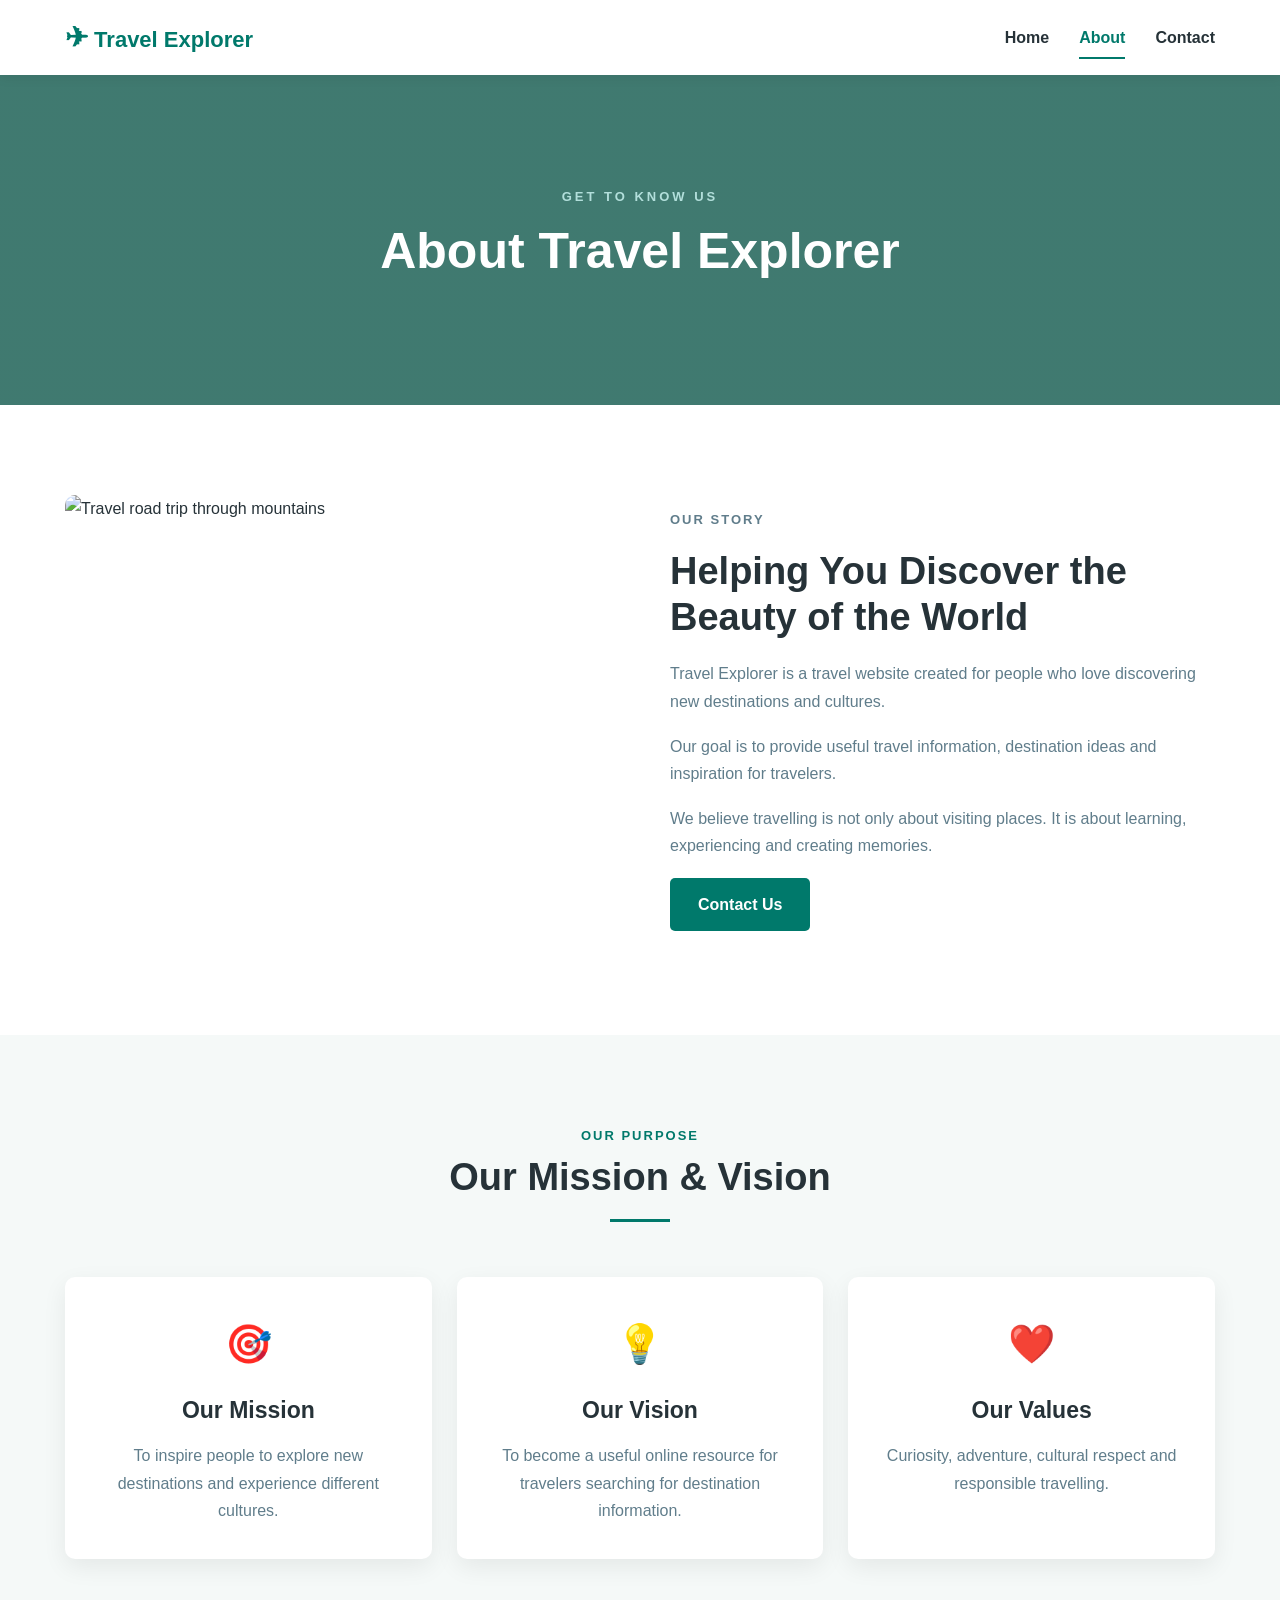
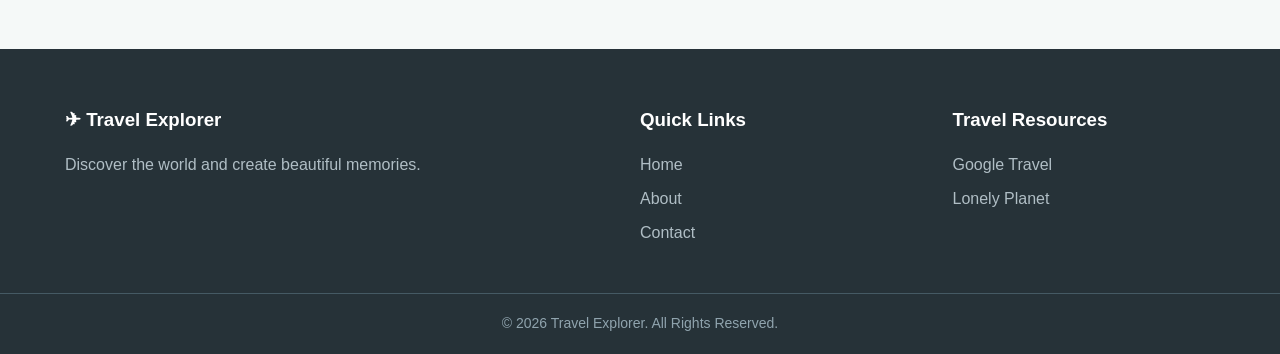
==== about.html @ 7a816d29 "Refactor about.html for SEO and content clarity Updated the title and meta description for clarity. " ====
<!DOCTYPE html>
<html lang="en">

<head>

    <meta charset="UTF-8">

    <meta name="viewport"
        content="width=device-width, initial-scale=1.0">

    <title>About Travel Explorer | Travel Guides & Destinations</title>

    <meta name="description"
        content="Learn about Travel Explorer, our travel mission, values and goal of helping travelers discover amazing destinations.">

    <meta name="keywords"
        content="about travel explorer, travel guide, tourism, travel destinations">

    <meta name="author"
        content="Travel Explorer">

    <meta name="robots"
        content="index, follow">

    <link rel="canonical"
        href="https://project-rosy-delta-79.vercel.app/about.html">


    <!-- Open Graph -->

    <meta property="og:title"
        content="About Travel Explorer">

    <meta property="og:description"
        content="Learn about Travel Explorer and our mission to inspire people to explore the world.">

    <meta property="og:type"
        content="website">

    <meta property="og:url"
        content="https://project-rosy-delta-79.vercel.app/about.html">

    <meta property="og:image"
        content="https://images.unsplash.com/photo-1469854523086-cc02fe5d8800?auto=format&fit=crop&w=1200&q=80">


    <link rel="stylesheet"
        href="style.css">


    <!-- Organization Schema -->

    <script type="application/ld+json">
    {
        "@context": "https://schema.org",
        "@type": "Organization",
        "name": "Travel Explorer",
        "url": "https://project-rosy-delta-79.vercel.app/",
        "description": "Travel information and destination guide website."
    }
    </script>

</head>


<body>

    <header class="header">

        <div class="container nav-container">

            <a href="index.html"
                class="logo">

                <span>✈</span>
                Travel Explorer

            </a>

            <nav aria-label="Main navigation">

                <a href="index.html">
                    Home
                </a>

                <a href="about.html"
                    class="active">
                    About
                </a>

                <a href="contact.html">
                    Contact
                </a>

            </nav>

        </div>

    </header>


    <main>

        <section class="page-banner">

            <div>

                <p>
                    GET TO KNOW US
                </p>

                <h1>
                    About Travel Explorer
                </h1>

            </div>

        </section>


        <section class="section">

            <div class="container">

                <div class="about-grid">

                    <div>

                        <img
                            src="https://images.unsplash.com/photo-1469854523086-cc02fe5d8800?auto=format&fit=crop&w=900&q=80"
                            alt="Travel road trip through mountains"
                            loading="lazy">

                    </div>


                    <div class="about-content">

                        <p class="small-title">
                            OUR STORY
                        </p>

                        <h2>
                            Helping You Discover
                            the Beauty of the World
                        </h2>

                        <p>
                            Travel Explorer is a travel website
                            created for people who love discovering
                            new destinations and cultures.
                        </p>

                        <p>
                            Our goal is to provide useful travel
                            information, destination ideas and
                            inspiration for travelers.
                        </p>

                        <p>
                            We believe travelling is not only about
                            visiting places. It is about learning,
                            experiencing and creating memories.
                        </p>

                        <a href="contact.html"
                            class="btn">

                            Contact Us

                        </a>

                    </div>

                </div>

            </div>

        </section>


        <section class="mission">

            <div class="container">

                <div class="section-heading">

                    <p>
                        OUR PURPOSE
                    </p>

                    <h2>
                        Our Mission & Vision
                    </h2>

                    <span></span>

                </div>


                <div class="mission-grid">

                    <div class="mission-card">

                        <div class="mission-icon">
                            🎯
                        </div>

                        <h3>
                            Our Mission
                        </h3>

                        <p>
                            To inspire people to explore new
                            destinations and experience different
                            cultures.
                        </p>

                    </div>


                    <div class="mission-card">

                        <div class="mission-icon">
                            💡
                        </div>

                        <h3>
                            Our Vision
                        </h3>

                        <p>
                            To become a useful online resource for
                            travelers searching for destination
                            information.
                        </p>

                    </div>


                    <div class="mission-card">

                        <div class="mission-icon">
                            ❤️
                        </div>

                        <h3>
                            Our Values
                        </h3>

                        <p>
                            Curiosity, adventure, cultural respect
                            and responsible travelling.
                        </p>

                    </div>

                </div>

            </div>

        </section>

    </main>


    <footer>

        <div class="container footer-content">

            <div>

                <h3>
                    ✈ Travel Explorer
                </h3>

                <p>
                    Discover the world and create
                    beautiful memories.
                </p>

            </div>


            <div>

                <h3>
                    Quick Links
                </h3>

                <a href="index.html">
                    Home
                </a>

                <a href="about.html">
                    About
                </a>

                <a href="contact.html">
                    Contact
                </a>

            </div>


            <div>

                <h3>
                    Travel Resources
                </h3>

                <a href="https://www.google.com/travel/"
                    target="_blank"
                    rel="noopener noreferrer">
                    Google Travel
                </a>

                <a href="https://www.lonelyplanet.com/"
                    target="_blank"
                    rel="noopener noreferrer">
                    Lonely Planet
                </a>

            </div>

        </div>


        <div class="copyright">

            <p>
                © 2026 Travel Explorer.
                All Rights Reserved.
            </p>

        </div>

    </footer>

</body>
</html>
---- style.css ----
/* =========================================
   GLOBAL STYLES
========================================= */

* {
    margin: 0;
    padding: 0;
    box-sizing: border-box;
}

html {
    scroll-behavior: smooth;
}

body {
    font-family: Arial, Helvetica, sans-serif;
    color: #263238;
    background: #ffffff;
    line-height: 1.7;
}

img {
    width: 100%;
    display: block;
}

a {
    text-decoration: none;
}

.container {
    width: 90%;
    max-width: 1150px;
    margin: auto;
}


/* =========================================
   HEADER
========================================= */

.header {
    background: #ffffff;
    position: sticky;
    top: 0;
    z-index: 1000;
    box-shadow: 0 2px 12px rgba(0, 0, 0, 0.08);
}

.nav-container {
    min-height: 75px;
    display: flex;
    align-items: center;
    justify-content: space-between;
}

.logo {
    font-size: 22px;
    font-weight: bold;
    color: #00796b;
}

.logo span {
    font-size: 28px;
}

nav {
    display: flex;
    gap: 30px;
}

nav a {
    color: #263238;
    font-weight: 600;
    padding: 8px 0;
    position: relative;
}

nav a::after {
    content: "";
    position: absolute;
    left: 0;
    bottom: 0;
    width: 0;
    height: 2px;
    background: #00796b;
    transition: 0.3s;
}

nav a:hover::after,
nav a.active::after {
    width: 100%;
}

nav a:hover,
nav a.active {
    color: #00796b;
}


/* =========================================
   HERO
========================================= */

.hero {
    min-height: 650px;

    background:
        linear-gradient(
            rgba(0, 0, 0, 0.45),
            rgba(0, 0, 0, 0.45)
        ),
        url("https://images.unsplash.com/photo-1469474968028-56623f02e42e?auto=format&fit=crop&w=1800&q=85");

    background-size: cover;
    background-position: center;

    display: flex;
    align-items: center;
}

.hero-content {
    width: 90%;
    max-width: 1150px;
    margin: auto;
    color: white;
}

.hero-small {
    font-size: 14px;
    letter-spacing: 3px;
    font-weight: bold;
    margin-bottom: 15px;
}

.hero h1 {
    font-size: clamp(40px, 6vw, 72px);
    line-height: 1.1;
    margin-bottom: 25px;
}

.hero p:not(.hero-small) {
    max-width: 600px;
    font-size: 18px;
    margin-bottom: 35px;
}


/* =========================================
   BUTTON
========================================= */

.btn {
    display: inline-block;
    background: #00796b;
    color: white;
    padding: 13px 28px;
    border-radius: 5px;
    font-weight: bold;
    border: none;
    cursor: pointer;
    transition: 0.3s;
}

.btn:hover {
    background: #004d40;
    transform: translateY(-2px);
}


/* =========================================
   GENERAL SECTIONS
========================================= */

.section {
    padding: 90px 0;
}

.section-heading {
    text-align: center;
    margin-bottom: 55px;
}

.section-heading p,
.small-title {
    color: #00796b;
    font-size: 13px;
    letter-spacing: 2px;
    font-weight: bold;
    margin-bottom: 8px;
}

.section-heading h2 {
    font-size: 38px;
    line-height: 1.2;
}

.section-heading span {
    width: 60px;
    height: 3px;
    background: #00796b;
    display: block;
    margin: 18px auto 0;
}


/* =========================================
   WELCOME SECTION
========================================= */

.welcome {
    display: grid;
    grid-template-columns: 1fr 1fr;
    gap: 60px;
    align-items: center;
}

.welcome-image img {
    height: 420px;
    object-fit: cover;
    border-radius: 12px;
    box-shadow: 0 15px 35px rgba(0, 0, 0, 0.15);
}

.welcome-text h2 {
    font-size: 35px;
    margin-bottom: 20px;
}

.welcome-text p {
    margin-bottom: 18px;
    color: #546e7a;
}

.text-link {
    color: #00796b;
    font-weight: bold;
}


/* =========================================
   DESTINATIONS
========================================= */

.destinations {
    background: #f5f9f8;
}

.destination-grid {
    display: grid;
    grid-template-columns: repeat(3, 1fr);
    gap: 28px;
}

.destination-card {
    background: white;
    border-radius: 10px;
    overflow: hidden;
    box-shadow: 0 8px 25px rgba(0, 0, 0, 0.08);
    transition: 0.3s;
}

.destination-card:hover {
    transform: translateY(-8px);
    box-shadow: 0 15px 35px rgba(0, 0, 0, 0.14);
}

.destination-card img {
    height: 230px;
    object-fit: cover;
}

.card-content {
    padding: 25px;
}

.card-content span {
    color: #00796b;
    font-size: 14px;
    font-weight: bold;
}

.card-content h3 {
    font-size: 25px;
    margin: 8px 0;
}

.card-content p {
    color: #607d8b;
    margin-bottom: 15px;
}

.card-content a {
    color: #00796b;
    font-weight: bold;
}


/* =========================================
   WHY TRAVEL
========================================= */

.why-section {
    padding: 90px 0;
    background: #004d40;
    color: white;
}

.section-heading.light p {
    color: #80cbc4;
}

.section-heading.light span {
    background: #80cbc4;
}

.features {
    display: grid;
    grid-template-columns: repeat(3, 1fr);
    gap: 30px;
}

.feature {
    text-align: center;
    padding: 25px;
}

.feature-icon {
    width: 75px;
    height: 75px;
    margin: 0 auto 20px;

    display: flex;
    justify-content: center;
    align-items: center;

    background: rgba(255, 255, 255, 0.12);
    border-radius: 50%;

    font-size: 32px;
}

.feature h3 {
    margin-bottom: 10px;
    font-size: 22px;
}

.feature p {
    color: #b2dfdb;
}


/* =========================================
   CALL TO ACTION
========================================= */

.cta {
    padding: 80px 20px;
    text-align: center;
    background: #e0f2f1;
}

.cta h2 {
    font-size: 38px;
    margin-bottom: 12px;
}

.cta p {
    margin-bottom: 25px;
    color: #546e7a;
}


/* =========================================
   PAGE BANNER
========================================= */

.page-banner {
    height: 330px;

    background:
        linear-gradient(
            rgba(0, 77, 64, 0.75),
            rgba(0, 77, 64, 0.75)
        ),
        url("https://images.unsplash.com/photo-1488646953014-85cb44e25828?auto=format&fit=crop&w=1600&q=80");

    background-size: cover;
    background-position: center;

    display: flex;
    justify-content: center;
    align-items: center;

    text-align: center;
    color: white;
}

.page-banner p {
    letter-spacing: 3px;
    font-size: 13px;
    color: #b2dfdb;
    font-weight: bold;
}

.page-banner h1 {
    font-size: 50px;
}


/* =========================================
   ABOUT PAGE
========================================= */

.about-grid {
    display: grid;
    grid-template-columns: 1fr 1fr;
    gap: 60px;
    align-items: center;
}

.about-grid img {
    height: 450px;
    object-fit: cover;
    border-radius: 10px;
}

.about-content h2 {
    font-size: 38px;
    line-height: 1.2;
    margin-bottom: 20px;
}

.about-content p {
    color: #607d8b;
    margin-bottom: 18px;
}


/* =========================================
   MISSION
========================================= */

.mission {
    background: #f5f9f8;
    padding: 90px 0;
}

.mission-grid {
    display: grid;
    grid-template-columns: repeat(3, 1fr);
    gap: 25px;
}

.mission-card {
    background: white;
    padding: 35px 25px;
    text-align: center;
    border-radius: 10px;
    box-shadow: 0 8px 25px rgba(0, 0, 0, 0.07);
}

.mission-icon {
    font-size: 38px;
    margin-bottom: 15px;
}

.mission-card h3 {
    font-size: 23px;
    margin-bottom: 12px;
}

.mission-card p {
    color: #607d8b;
}


/* =========================================
   CONTACT PAGE
========================================= */

.contact-grid {
    display: grid;
    grid-template-columns: 0.9fr 1.1fr;
    gap: 70px;
}

.contact-info h2 {
    font-size: 38px;
    line-height: 1.2;
    margin-bottom: 20px;
}

.contact-info > p {
    color: #607d8b;
    margin-bottom: 30px;
}

.contact-item {
    display: flex;
    gap: 18px;
    margin-bottom: 25px;
}

.contact-icon {
    width: 50px;
    height: 50px;

    display: flex;
    justify-content: center;
    align-items: center;

    background: #e0f2f1;
    border-radius: 50%;

    font-size: 22px;
}

.contact-item h3 {
    font-size: 17px;
}

.contact-item p {
    color: #607d8b;
}


/* =========================================
   FORM
========================================= */

.contact-form {
    background: #f5f9f8;
    padding: 35px;
    border-radius: 10px;
}

.contact-form label {
    display: block;
    margin-bottom: 6px;
    font-weight: bold;
}

.contact-form input,
.contact-form textarea {
    width: 100%;
    padding: 13px;
    margin-bottom: 20px;

    border: 1px solid #cfd8dc;
    border-radius: 5px;

    font-family: inherit;
    font-size: 15px;

    outline: none;
}

.contact-form input:focus,
.contact-form textarea:focus {
    border-color: #00796b;
}

.contact-form textarea {
    resize: vertical;
}


/* =========================================
   FOOTER
========================================= */

footer {
    background: #263238;
    color: white;
    padding-top: 55px;
}

.footer-content {
    display: grid;
    grid-template-columns: 2fr 1fr 1fr;
    gap: 50px;
    padding-bottom: 40px;
}

.footer-content h3 {
    margin-bottom: 15px;
}

.footer-content p {
    color: #b0bec5;
}

.footer-content a {
    display: block;
    color: #b0bec5;
    margin-bottom: 7px;
}

.footer-content a:hover {
    color: white;
}

.copyright {
    text-align: center;
    padding: 18px;
    border-top: 1px solid #455a64;
}

.copyright p {
    color: #90a4ae;
    font-size: 14px;
}


/* =========================================
   RESPONSIVE DESIGN
========================================= */

@media (max-width: 900px) {

    .welcome,
    .about-grid,
    .contact-grid {
        grid-template-columns: 1fr;
    }

    .destination-grid,
    .features,
    .mission-grid {
        grid-template-columns: 1fr 1fr;
    }

    .footer-content {
        grid-template-columns: 1fr 1fr;
    }

    .welcome-image {
        order: 1;
    }

    .welcome-text {
        order: 2;
    }
}


@media (max-width: 600px) {

    .nav-container {
        flex-direction: column;
        padding: 15px 0;
        gap: 10px;
    }

    nav {
        gap: 18px;
    }

    .hero {
        min-height: 550px;
    }

    .hero h1 {
        font-size: 42px;
    }

    .section {
        padding: 60px 0;
    }

    .section-heading h2 {
        font-size: 30px;
    }

    .destination-grid,
    .features,
    .mission-grid,
    .footer-content {
        grid-template-columns: 1fr;
    }

    .page-banner {
        height: 250px;
    }

    .page-banner h1 {
        font-size: 38px;
    }

    .welcome-image img,
    .about-grid img {
        height: 300px;
    }

    .contact-form {
        padding: 25px;
    }

}
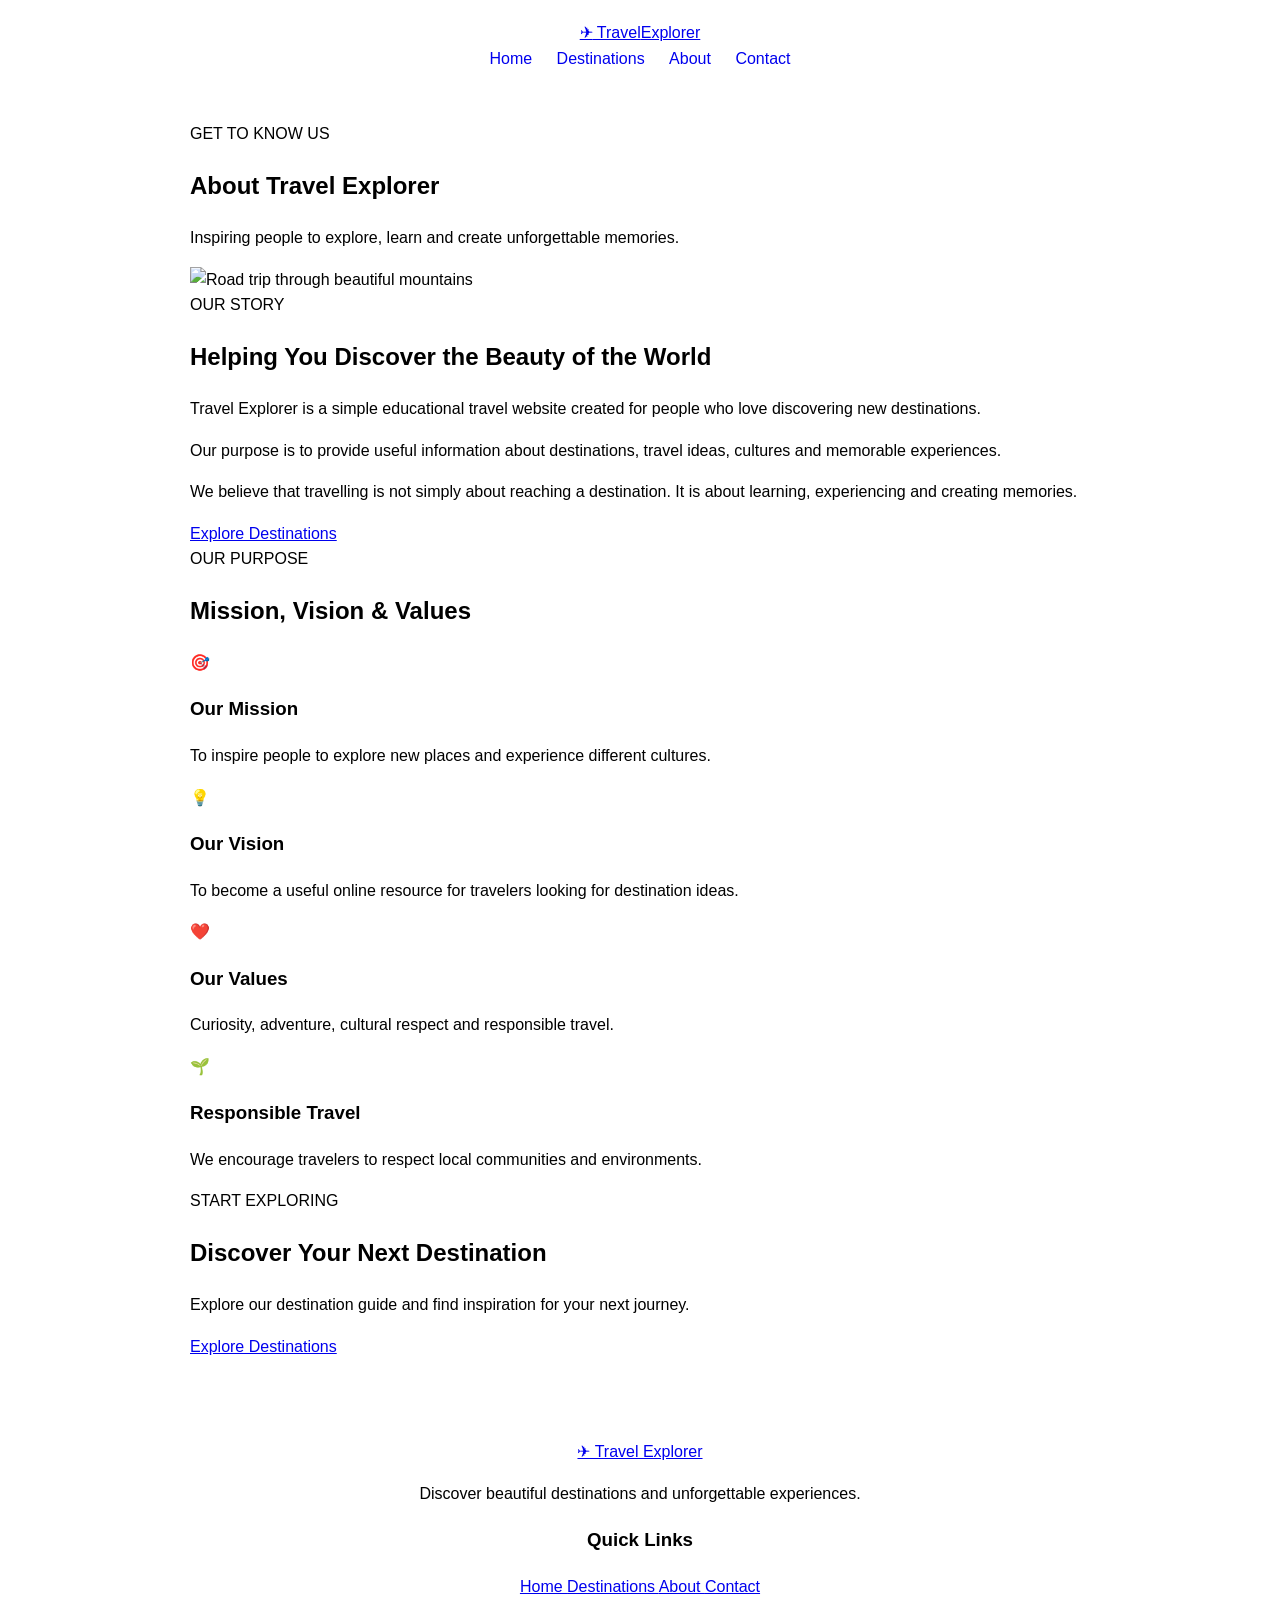
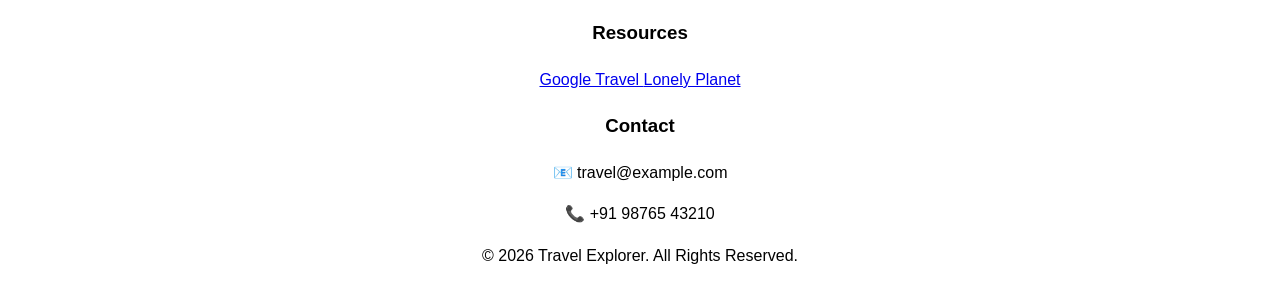
==== commit 78b28f9c: "Revise SEO metadata and restructure header/footer Updated the title, meta descriptions, and keywords" ====
--- a/about.html
+++ b/about.html
@@ -6,46 +6,49 @@
     <meta charset="UTF-8">
 
     <meta name="viewport"
-        content="width=device-width, initial-scale=1.0">
-
-    <title>About Travel Explorer | Travel Guides & Destinations</title>
+          content="width=device-width, initial-scale=1.0">
+
+    <title>
+        About Travel Explorer | Our Mission & Vision
+    </title>
 
     <meta name="description"
-        content="Learn about Travel Explorer, our travel mission, values and goal of helping travelers discover amazing destinations.">
+          content="Learn about Travel Explorer, our mission, vision and goal of helping people discover amazing travel destinations.">
 
     <meta name="keywords"
-        content="about travel explorer, travel guide, tourism, travel destinations">
+          content="about Travel Explorer, travel website, travel mission, travel guide">
 
     <meta name="author"
-        content="Travel Explorer">
+          content="Travel Explorer">
 
     <meta name="robots"
-        content="index, follow">
+          content="index, follow">
 
     <link rel="canonical"
-        href="https://project-rosy-delta-79.vercel.app/about.html">
+          href="https://project-rosy-delta-79.vercel.app/about.html">
 
 
     <!-- Open Graph -->
 
     <meta property="og:title"
-        content="About Travel Explorer">
+          content="About Travel Explorer">
 
     <meta property="og:description"
-        content="Learn about Travel Explorer and our mission to inspire people to explore the world.">
+          content="Learn about Travel Explorer and our mission to inspire people to explore the world.">
 
     <meta property="og:type"
-        content="website">
+          content="website">
 
     <meta property="og:url"
-        content="https://project-rosy-delta-79.vercel.app/about.html">
-
-    <meta property="og:image"
-        content="https://images.unsplash.com/photo-1469854523086-cc02fe5d8800?auto=format&fit=crop&w=1200&q=80">
-
+          content="https://project-rosy-delta-79.vercel.app/about.html">
+
+
+    <link rel="icon"
+          href="favicon.svg"
+          type="image/svg+xml">
 
     <link rel="stylesheet"
-        href="style.css">
+          href="style.css">
 
 
     <!-- Organization Schema -->
@@ -56,7 +59,7 @@
         "@type": "Organization",
         "name": "Travel Explorer",
         "url": "https://project-rosy-delta-79.vercel.app/",
-        "description": "Travel information and destination guide website."
+        "description": "Travel destination and travel information website."
     }
     </script>
 
@@ -65,277 +68,356 @@
 
 <body>
 
-    <header class="header">
-
-        <div class="container nav-container">
+
+<header class="site-header">
+
+    <div class="container nav-wrapper">
+
+        <a href="index.html"
+           class="logo">
+
+            <span class="logo-icon">✈</span>
+            Travel<span>Explorer</span>
+
+        </a>
+
+
+        <nav class="main-nav"
+             aria-label="Primary navigation">
+
+            <a href="index.html">
+                Home
+            </a>
+
+            <a href="destinations.html">
+                Destinations
+            </a>
+
+            <a href="about.html"
+               class="active">
+                About
+            </a>
+
+            <a href="contact.html">
+                Contact
+            </a>
+
+        </nav>
+
+    </div>
+
+</header>
+
+
+<main>
+
+
+<section class="page-hero">
+
+    <div class="container">
+
+        <span class="eyebrow">
+            GET TO KNOW US
+        </span>
+
+        <h1>
+            About Travel Explorer
+        </h1>
+
+        <p>
+            Inspiring people to explore, learn and create
+            unforgettable memories.
+        </p>
+
+    </div>
+
+</section>
+
+
+<section class="section">
+
+    <div class="container">
+
+        <div class="intro-grid">
+
+            <div class="image-card">
+
+                <img
+                    src="https://images.unsplash.com/photo-1469854523086-cc02fe5d8800?auto=format&fit=crop&w=1000&q=80"
+                    alt="Road trip through beautiful mountains"
+                    width="1000"
+                    height="700"
+                    loading="lazy">
+
+            </div>
+
+
+            <div class="intro-content">
+
+                <span class="small-label">
+                    OUR STORY
+                </span>
+
+                <h2>
+                    Helping You Discover
+                    the Beauty of the World
+                </h2>
+
+                <p>
+                    Travel Explorer is a simple educational
+                    travel website created for people who love
+                    discovering new destinations.
+                </p>
+
+                <p>
+                    Our purpose is to provide useful information
+                    about destinations, travel ideas, cultures
+                    and memorable experiences.
+                </p>
+
+                <p>
+                    We believe that travelling is not simply
+                    about reaching a destination. It is about
+                    learning, experiencing and creating memories.
+                </p>
+
+                <a href="destinations.html"
+                   class="btn btn-primary">
+                    Explore Destinations
+                </a>
+
+            </div>
+
+        </div>
+
+    </div>
+
+</section>
+
+
+<section class="section benefits-section">
+
+    <div class="container">
+
+        <div class="section-heading">
+
+            <span class="eyebrow">
+                OUR PURPOSE
+            </span>
+
+            <h2>
+                Mission, Vision & Values
+            </h2>
+
+        </div>
+
+
+        <div class="benefits-grid">
+
+
+            <article class="benefit-card">
+
+                <div class="benefit-icon">
+                    🎯
+                </div>
+
+                <h3>
+                    Our Mission
+                </h3>
+
+                <p>
+                    To inspire people to explore new places
+                    and experience different cultures.
+                </p>
+
+            </article>
+
+
+            <article class="benefit-card">
+
+                <div class="benefit-icon">
+                    💡
+                </div>
+
+                <h3>
+                    Our Vision
+                </h3>
+
+                <p>
+                    To become a useful online resource for
+                    travelers looking for destination ideas.
+                </p>
+
+            </article>
+
+
+            <article class="benefit-card">
+
+                <div class="benefit-icon">
+                    ❤️
+                </div>
+
+                <h3>
+                    Our Values
+                </h3>
+
+                <p>
+                    Curiosity, adventure, cultural respect
+                    and responsible travel.
+                </p>
+
+            </article>
+
+
+            <article class="benefit-card">
+
+                <div class="benefit-icon">
+                    🌱
+                </div>
+
+                <h3>
+                    Responsible Travel
+                </h3>
+
+                <p>
+                    We encourage travelers to respect
+                    local communities and environments.
+                </p>
+
+            </article>
+
+        </div>
+
+    </div>
+
+</section>
+
+
+<section class="cta-section">
+
+    <div class="container">
+
+        <span class="eyebrow">
+            START EXPLORING
+        </span>
+
+        <h2>
+            Discover Your Next Destination
+        </h2>
+
+        <p>
+            Explore our destination guide and find
+            inspiration for your next journey.
+        </p>
+
+        <a href="destinations.html"
+           class="btn btn-white">
+            Explore Destinations
+        </a>
+
+    </div>
+
+</section>
+
+
+</main>
+
+
+<footer class="site-footer">
+
+    <div class="container footer-grid">
+
+        <div>
 
             <a href="index.html"
-                class="logo">
-
-                <span>✈</span>
-                Travel Explorer
-
-            </a>
-
-            <nav aria-label="Main navigation">
-
-                <a href="index.html">
-                    Home
-                </a>
-
-                <a href="about.html"
-                    class="active">
-                    About
-                </a>
-
-                <a href="contact.html">
-                    Contact
-                </a>
-
-            </nav>
-
-        </div>
-
-    </header>
-
-
-    <main>
-
-        <section class="page-banner">
-
-            <div>
-
-                <p>
-                    GET TO KNOW US
-                </p>
-
-                <h1>
-                    About Travel Explorer
-                </h1>
-
-            </div>
-
-        </section>
-
-
-        <section class="section">
-
-            <div class="container">
-
-                <div class="about-grid">
-
-                    <div>
-
-                        <img
-                            src="https://images.unsplash.com/photo-1469854523086-cc02fe5d8800?auto=format&fit=crop&w=900&q=80"
-                            alt="Travel road trip through mountains"
-                            loading="lazy">
-
-                    </div>
-
-
-                    <div class="about-content">
-
-                        <p class="small-title">
-                            OUR STORY
-                        </p>
-
-                        <h2>
-                            Helping You Discover
-                            the Beauty of the World
-                        </h2>
-
-                        <p>
-                            Travel Explorer is a travel website
-                            created for people who love discovering
-                            new destinations and cultures.
-                        </p>
-
-                        <p>
-                            Our goal is to provide useful travel
-                            information, destination ideas and
-                            inspiration for travelers.
-                        </p>
-
-                        <p>
-                            We believe travelling is not only about
-                            visiting places. It is about learning,
-                            experiencing and creating memories.
-                        </p>
-
-                        <a href="contact.html"
-                            class="btn">
-
-                            Contact Us
-
-                        </a>
-
-                    </div>
-
-                </div>
-
-            </div>
-
-        </section>
-
-
-        <section class="mission">
-
-            <div class="container">
-
-                <div class="section-heading">
-
-                    <p>
-                        OUR PURPOSE
-                    </p>
-
-                    <h2>
-                        Our Mission & Vision
-                    </h2>
-
-                    <span></span>
-
-                </div>
-
-
-                <div class="mission-grid">
-
-                    <div class="mission-card">
-
-                        <div class="mission-icon">
-                            🎯
-                        </div>
-
-                        <h3>
-                            Our Mission
-                        </h3>
-
-                        <p>
-                            To inspire people to explore new
-                            destinations and experience different
-                            cultures.
-                        </p>
-
-                    </div>
-
-
-                    <div class="mission-card">
-
-                        <div class="mission-icon">
-                            💡
-                        </div>
-
-                        <h3>
-                            Our Vision
-                        </h3>
-
-                        <p>
-                            To become a useful online resource for
-                            travelers searching for destination
-                            information.
-                        </p>
-
-                    </div>
-
-
-                    <div class="mission-card">
-
-                        <div class="mission-icon">
-                            ❤️
-                        </div>
-
-                        <h3>
-                            Our Values
-                        </h3>
-
-                        <p>
-                            Curiosity, adventure, cultural respect
-                            and responsible travelling.
-                        </p>
-
-                    </div>
-
-                </div>
-
-            </div>
-
-        </section>
-
-    </main>
-
-
-    <footer>
-
-        <div class="container footer-content">
-
-            <div>
-
-                <h3>
-                    ✈ Travel Explorer
-                </h3>
-
-                <p>
-                    Discover the world and create
-                    beautiful memories.
-                </p>
-
-            </div>
-
-
-            <div>
-
-                <h3>
-                    Quick Links
-                </h3>
-
-                <a href="index.html">
-                    Home
-                </a>
-
-                <a href="about.html">
-                    About
-                </a>
-
-                <a href="contact.html">
-                    Contact
-                </a>
-
-            </div>
-
-
-            <div>
-
-                <h3>
-                    Travel Resources
-                </h3>
-
-                <a href="https://www.google.com/travel/"
-                    target="_blank"
-                    rel="noopener noreferrer">
-                    Google Travel
-                </a>
-
-                <a href="https://www.lonelyplanet.com/"
-                    target="_blank"
-                    rel="noopener noreferrer">
-                    Lonely Planet
-                </a>
-
-            </div>
-
-        </div>
-
-
-        <div class="copyright">
+               class="footer-logo">
+                ✈ Travel Explorer
+            </a>
 
             <p>
-                © 2026 Travel Explorer.
-                All Rights Reserved.
+                Discover beautiful destinations and
+                unforgettable experiences.
             </p>
 
         </div>
 
-    </footer>
+
+        <div>
+
+            <h3>
+                Quick Links
+            </h3>
+
+            <a href="index.html">
+                Home
+            </a>
+
+            <a href="destinations.html">
+                Destinations
+            </a>
+
+            <a href="about.html">
+                About
+            </a>
+
+            <a href="contact.html">
+                Contact
+            </a>
+
+        </div>
+
+
+        <div>
+
+            <h3>
+                Resources
+            </h3>
+
+            <a href="https://www.google.com/travel/"
+               target="_blank"
+               rel="noopener noreferrer">
+                Google Travel
+            </a>
+
+            <a href="https://www.lonelyplanet.com/"
+               target="_blank"
+               rel="noopener noreferrer">
+                Lonely Planet
+            </a>
+
+        </div>
+
+
+        <div>
+
+            <h3>
+                Contact
+            </h3>
+
+            <p>
+                📧 travel@example.com
+            </p>
+
+            <p>
+                📞 +91 98765 43210
+            </p>
+
+        </div>
+
+    </div>
+
+
+    <div class="copyright">
+
+        <p>
+            © 2026 Travel Explorer.
+            All Rights Reserved.
+        </p>
+
+    </div>
+
+</footer>
+
 
 </body>
 </html>
--- a/style.css
+++ b/style.css
@@ -1,700 +1,60 @@
-/* =========================================
-   GLOBAL STYLES
-========================================= */
-
-* {
+body {
+    font-family: Arial, sans-serif;
     margin: 0;
-    padding: 0;
-    box-sizing: border-box;
+    line-height: 1.6;
 }
 
-html {
-    scroll-behavior: smooth;
+header {
+    padding: 20px;
+    text-align: center;
 }
 
-body {
-    font-family: Arial, Helvetica, sans-serif;
-    color: #263238;
-    background: #ffffff;
-    line-height: 1.7;
+nav a {
+    margin: 10px;
+    text-decoration: none;
+}
+
+main {
+    max-width: 900px;
+    margin: auto;
+    padding: 30px;
 }
 
 img {
-    width: 100%;
-    display: block;
+    max-width: 100%;
+    height: auto;
 }
 
-a {
-    text-decoration: none;
+footer {
+    text-align: center;
+    padding: 20px;
+    margin-top: 30px;
 }
 
-.container {
-    width: 90%;
-    max-width: 1150px;
-    margin: auto;
+input,
+textarea {
+    padding: 8px;
+    max-width: 100%;
+}
+
+button {
+    padding: 10px 20px;
+    cursor: pointer;
+}
+/* Accessibility and SEO friendly focus styles */
+
+a:focus,
+button:focus,
+input:focus,
+textarea:focus {
+    outline: 3px solid #80cbc4;
+    outline-offset: 3px;
 }
 
 
-/* =========================================
-   HEADER
-========================================= */
+/* Improve image rendering */
 
-.header {
-    background: #ffffff;
-    position: sticky;
-    top: 0;
-    z-index: 1000;
-    box-shadow: 0 2px 12px rgba(0, 0, 0, 0.08);
+img {
+    max-width: 100%;
+    height: auto;
 }
-
-.nav-container {
-    min-height: 75px;
-    display: flex;
-    align-items: center;
-    justify-content: space-between;
-}
-
-.logo {
-    font-size: 22px;
-    font-weight: bold;
-    color: #00796b;
-}
-
-.logo span {
-    font-size: 28px;
-}
-
-nav {
-    display: flex;
-    gap: 30px;
-}
-
-nav a {
-    color: #263238;
-    font-weight: 600;
-    padding: 8px 0;
-    position: relative;
-}
-
-nav a::after {
-    content: "";
-    position: absolute;
-    left: 0;
-    bottom: 0;
-    width: 0;
-    height: 2px;
-    background: #00796b;
-    transition: 0.3s;
-}
-
-nav a:hover::after,
-nav a.active::after {
-    width: 100%;
-}
-
-nav a:hover,
-nav a.active {
-    color: #00796b;
-}
-
-
-/* =========================================
-   HERO
-========================================= */
-
-.hero {
-    min-height: 650px;
-
-    background:
-        linear-gradient(
-            rgba(0, 0, 0, 0.45),
-            rgba(0, 0, 0, 0.45)
-        ),
-        url("https://images.unsplash.com/photo-1469474968028-56623f02e42e?auto=format&fit=crop&w=1800&q=85");
-
-    background-size: cover;
-    background-position: center;
-
-    display: flex;
-    align-items: center;
-}
-
-.hero-content {
-    width: 90%;
-    max-width: 1150px;
-    margin: auto;
-    color: white;
-}
-
-.hero-small {
-    font-size: 14px;
-    letter-spacing: 3px;
-    font-weight: bold;
-    margin-bottom: 15px;
-}
-
-.hero h1 {
-    font-size: clamp(40px, 6vw, 72px);
-    line-height: 1.1;
-    margin-bottom: 25px;
-}
-
-.hero p:not(.hero-small) {
-    max-width: 600px;
-    font-size: 18px;
-    margin-bottom: 35px;
-}
-
-
-/* =========================================
-   BUTTON
-========================================= */
-
-.btn {
-    display: inline-block;
-    background: #00796b;
-    color: white;
-    padding: 13px 28px;
-    border-radius: 5px;
-    font-weight: bold;
-    border: none;
-    cursor: pointer;
-    transition: 0.3s;
-}
-
-.btn:hover {
-    background: #004d40;
-    transform: translateY(-2px);
-}
-
-
-/* =========================================
-   GENERAL SECTIONS
-========================================= */
-
-.section {
-    padding: 90px 0;
-}
-
-.section-heading {
-    text-align: center;
-    margin-bottom: 55px;
-}
-
-.section-heading p,
-.small-title {
-    color: #00796b;
-    font-size: 13px;
-    letter-spacing: 2px;
-    font-weight: bold;
-    margin-bottom: 8px;
-}
-
-.section-heading h2 {
-    font-size: 38px;
-    line-height: 1.2;
-}
-
-.section-heading span {
-    width: 60px;
-    height: 3px;
-    background: #00796b;
-    display: block;
-    margin: 18px auto 0;
-}
-
-
-/* =========================================
-   WELCOME SECTION
-========================================= */
-
-.welcome {
-    display: grid;
-    grid-template-columns: 1fr 1fr;
-    gap: 60px;
-    align-items: center;
-}
-
-.welcome-image img {
-    height: 420px;
-    object-fit: cover;
-    border-radius: 12px;
-    box-shadow: 0 15px 35px rgba(0, 0, 0, 0.15);
-}
-
-.welcome-text h2 {
-    font-size: 35px;
-    margin-bottom: 20px;
-}
-
-.welcome-text p {
-    margin-bottom: 18px;
-    color: #546e7a;
-}
-
-.text-link {
-    color: #00796b;
-    font-weight: bold;
-}
-
-
-/* =========================================
-   DESTINATIONS
-========================================= */
-
-.destinations {
-    background: #f5f9f8;
-}
-
-.destination-grid {
-    display: grid;
-    grid-template-columns: repeat(3, 1fr);
-    gap: 28px;
-}
-
-.destination-card {
-    background: white;
-    border-radius: 10px;
-    overflow: hidden;
-    box-shadow: 0 8px 25px rgba(0, 0, 0, 0.08);
-    transition: 0.3s;
-}
-
-.destination-card:hover {
-    transform: translateY(-8px);
-    box-shadow: 0 15px 35px rgba(0, 0, 0, 0.14);
-}
-
-.destination-card img {
-    height: 230px;
-    object-fit: cover;
-}
-
-.card-content {
-    padding: 25px;
-}
-
-.card-content span {
-    color: #00796b;
-    font-size: 14px;
-    font-weight: bold;
-}
-
-.card-content h3 {
-    font-size: 25px;
-    margin: 8px 0;
-}
-
-.card-content p {
-    color: #607d8b;
-    margin-bottom: 15px;
-}
-
-.card-content a {
-    color: #00796b;
-    font-weight: bold;
-}
-
-
-/* =========================================
-   WHY TRAVEL
-========================================= */
-
-.why-section {
-    padding: 90px 0;
-    background: #004d40;
-    color: white;
-}
-
-.section-heading.light p {
-    color: #80cbc4;
-}
-
-.section-heading.light span {
-    background: #80cbc4;
-}
-
-.features {
-    display: grid;
-    grid-template-columns: repeat(3, 1fr);
-    gap: 30px;
-}
-
-.feature {
-    text-align: center;
-    padding: 25px;
-}
-
-.feature-icon {
-    width: 75px;
-    height: 75px;
-    margin: 0 auto 20px;
-
-    display: flex;
-    justify-content: center;
-    align-items: center;
-
-    background: rgba(255, 255, 255, 0.12);
-    border-radius: 50%;
-
-    font-size: 32px;
-}
-
-.feature h3 {
-    margin-bottom: 10px;
-    font-size: 22px;
-}
-
-.feature p {
-    color: #b2dfdb;
-}
-
-
-/* =========================================
-   CALL TO ACTION
-========================================= */
-
-.cta {
-    padding: 80px 20px;
-    text-align: center;
-    background: #e0f2f1;
-}
-
-.cta h2 {
-    font-size: 38px;
-    margin-bottom: 12px;
-}
-
-.cta p {
-    margin-bottom: 25px;
-    color: #546e7a;
-}
-
-
-/* =========================================
-   PAGE BANNER
-========================================= */
-
-.page-banner {
-    height: 330px;
-
-    background:
-        linear-gradient(
-            rgba(0, 77, 64, 0.75),
-            rgba(0, 77, 64, 0.75)
-        ),
-        url("https://images.unsplash.com/photo-1488646953014-85cb44e25828?auto=format&fit=crop&w=1600&q=80");
-
-    background-size: cover;
-    background-position: center;
-
-    display: flex;
-    justify-content: center;
-    align-items: center;
-
-    text-align: center;
-    color: white;
-}
-
-.page-banner p {
-    letter-spacing: 3px;
-    font-size: 13px;
-    color: #b2dfdb;
-    font-weight: bold;
-}
-
-.page-banner h1 {
-    font-size: 50px;
-}
-
-
-/* =========================================
-   ABOUT PAGE
-========================================= */
-
-.about-grid {
-    display: grid;
-    grid-template-columns: 1fr 1fr;
-    gap: 60px;
-    align-items: center;
-}
-
-.about-grid img {
-    height: 450px;
-    object-fit: cover;
-    border-radius: 10px;
-}
-
-.about-content h2 {
-    font-size: 38px;
-    line-height: 1.2;
-    margin-bottom: 20px;
-}
-
-.about-content p {
-    color: #607d8b;
-    margin-bottom: 18px;
-}
-
-
-/* =========================================
-   MISSION
-========================================= */
-
-.mission {
-    background: #f5f9f8;
-    padding: 90px 0;
-}
-
-.mission-grid {
-    display: grid;
-    grid-template-columns: repeat(3, 1fr);
-    gap: 25px;
-}
-
-.mission-card {
-    background: white;
-    padding: 35px 25px;
-    text-align: center;
-    border-radius: 10px;
-    box-shadow: 0 8px 25px rgba(0, 0, 0, 0.07);
-}
-
-.mission-icon {
-    font-size: 38px;
-    margin-bottom: 15px;
-}
-
-.mission-card h3 {
-    font-size: 23px;
-    margin-bottom: 12px;
-}
-
-.mission-card p {
-    color: #607d8b;
-}
-
-
-/* =========================================
-   CONTACT PAGE
-========================================= */
-
-.contact-grid {
-    display: grid;
-    grid-template-columns: 0.9fr 1.1fr;
-    gap: 70px;
-}
-
-.contact-info h2 {
-    font-size: 38px;
-    line-height: 1.2;
-    margin-bottom: 20px;
-}
-
-.contact-info > p {
-    color: #607d8b;
-    margin-bottom: 30px;
-}
-
-.contact-item {
-    display: flex;
-    gap: 18px;
-    margin-bottom: 25px;
-}
-
-.contact-icon {
-    width: 50px;
-    height: 50px;
-
-    display: flex;
-    justify-content: center;
-    align-items: center;
-
-    background: #e0f2f1;
-    border-radius: 50%;
-
-    font-size: 22px;
-}
-
-.contact-item h3 {
-    font-size: 17px;
-}
-
-.contact-item p {
-    color: #607d8b;
-}
-
-
-/* =========================================
-   FORM
-========================================= */
-
-.contact-form {
-    background: #f5f9f8;
-    padding: 35px;
-    border-radius: 10px;
-}
-
-.contact-form label {
-    display: block;
-    margin-bottom: 6px;
-    font-weight: bold;
-}
-
-.contact-form input,
-.contact-form textarea {
-    width: 100%;
-    padding: 13px;
-    margin-bottom: 20px;
-
-    border: 1px solid #cfd8dc;
-    border-radius: 5px;
-
-    font-family: inherit;
-    font-size: 15px;
-
-    outline: none;
-}
-
-.contact-form input:focus,
-.contact-form textarea:focus {
-    border-color: #00796b;
-}
-
-.contact-form textarea {
-    resize: vertical;
-}
-
-
-/* =========================================
-   FOOTER
-========================================= */
-
-footer {
-    background: #263238;
-    color: white;
-    padding-top: 55px;
-}
-
-.footer-content {
-    display: grid;
-    grid-template-columns: 2fr 1fr 1fr;
-    gap: 50px;
-    padding-bottom: 40px;
-}
-
-.footer-content h3 {
-    margin-bottom: 15px;
-}
-
-.footer-content p {
-    color: #b0bec5;
-}
-
-.footer-content a {
-    display: block;
-    color: #b0bec5;
-    margin-bottom: 7px;
-}
-
-.footer-content a:hover {
-    color: white;
-}
-
-.copyright {
-    text-align: center;
-    padding: 18px;
-    border-top: 1px solid #455a64;
-}
-
-.copyright p {
-    color: #90a4ae;
-    font-size: 14px;
-}
-
-
-/* =========================================
-   RESPONSIVE DESIGN
-========================================= */
-
-@media (max-width: 900px) {
-
-    .welcome,
-    .about-grid,
-    .contact-grid {
-        grid-template-columns: 1fr;
-    }
-
-    .destination-grid,
-    .features,
-    .mission-grid {
-        grid-template-columns: 1fr 1fr;
-    }
-
-    .footer-content {
-        grid-template-columns: 1fr 1fr;
-    }
-
-    .welcome-image {
-        order: 1;
-    }
-
-    .welcome-text {
-        order: 2;
-    }
-}
-
-
-@media (max-width: 600px) {
-
-    .nav-container {
-        flex-direction: column;
-        padding: 15px 0;
-        gap: 10px;
-    }
-
-    nav {
-        gap: 18px;
-    }
-
-    .hero {
-        min-height: 550px;
-    }
-
-    .hero h1 {
-        font-size: 42px;
-    }
-
-    .section {
-        padding: 60px 0;
-    }
-
-    .section-heading h2 {
-        font-size: 30px;
-    }
-
-    .destination-grid,
-    .features,
-    .mission-grid,
-    .footer-content {
-        grid-template-columns: 1fr;
-    }
-
-    .page-banner {
-        height: 250px;
-    }
-
-    .page-banner h1 {
-        font-size: 38px;
-    }
-
-    .welcome-image img,
-    .about-grid img {
-        height: 300px;
-    }
-
-    .contact-form {
-        padding: 25px;
-    }
-
-}
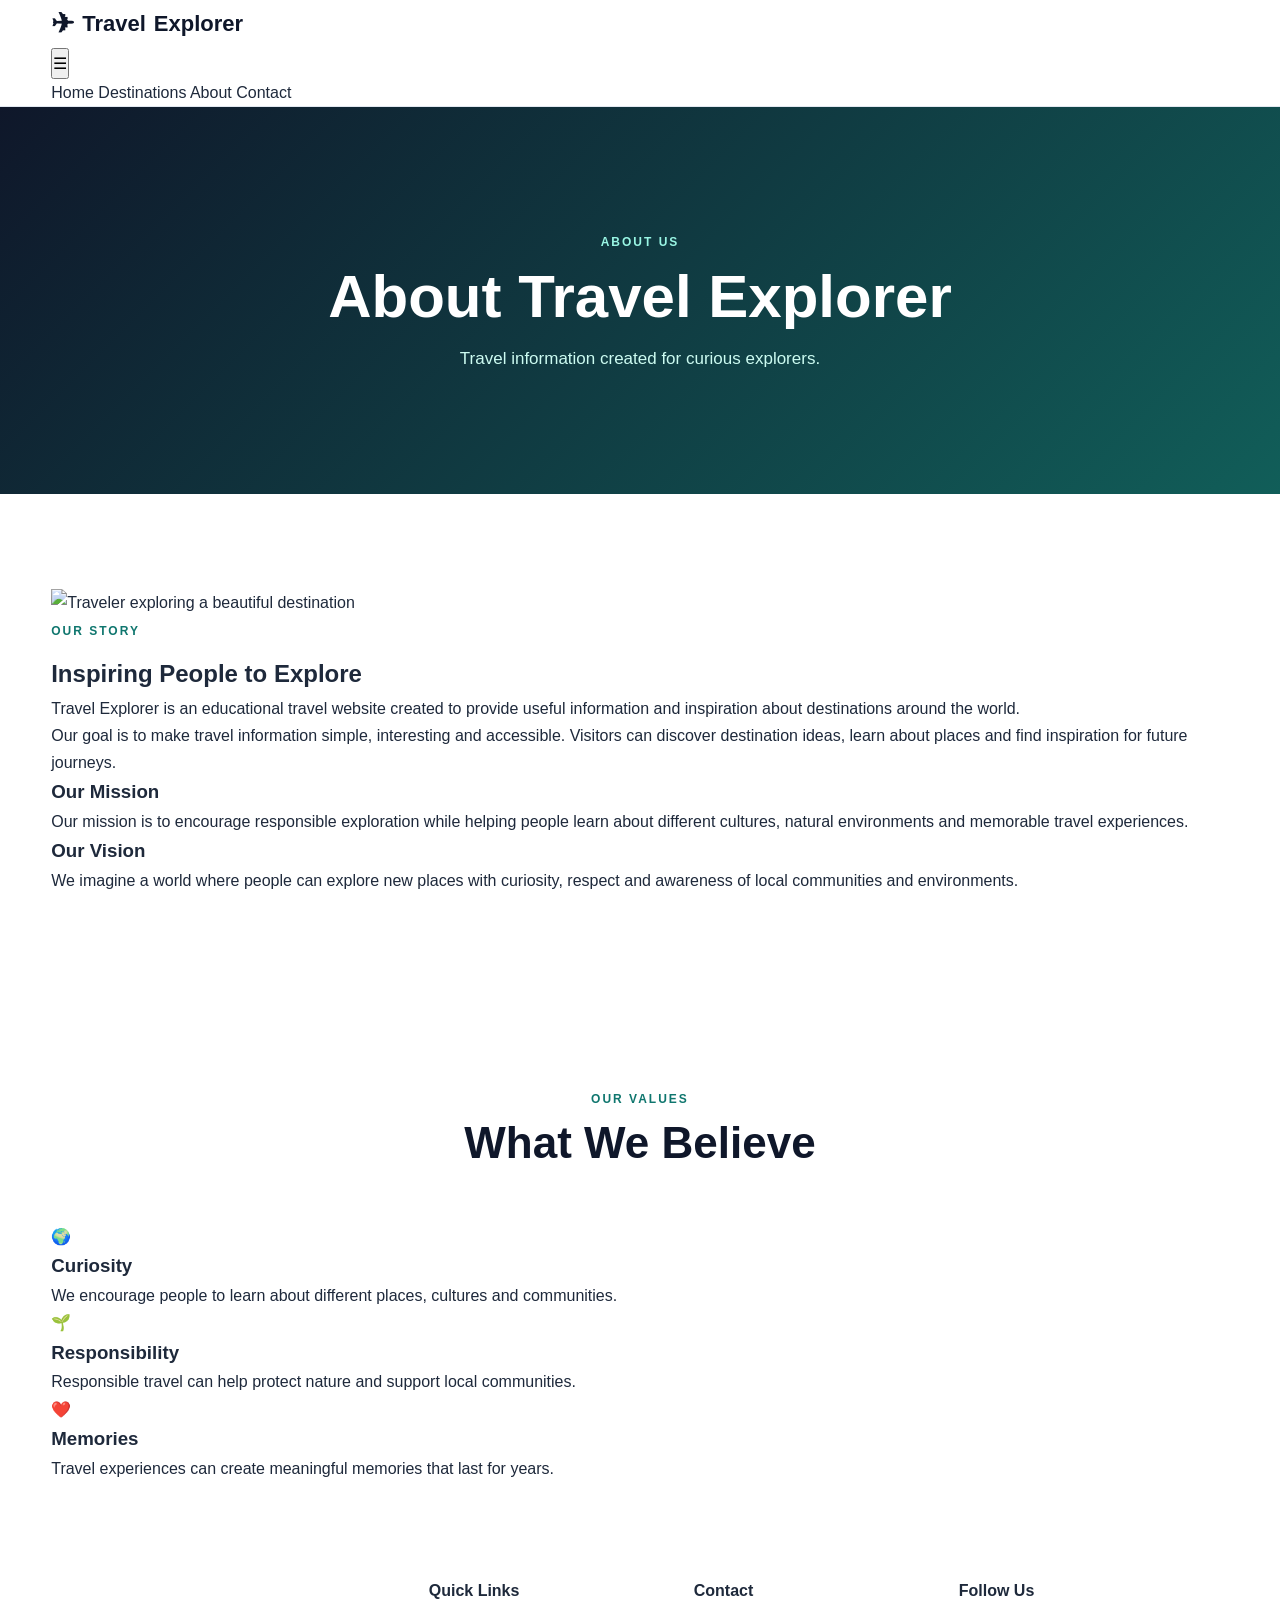
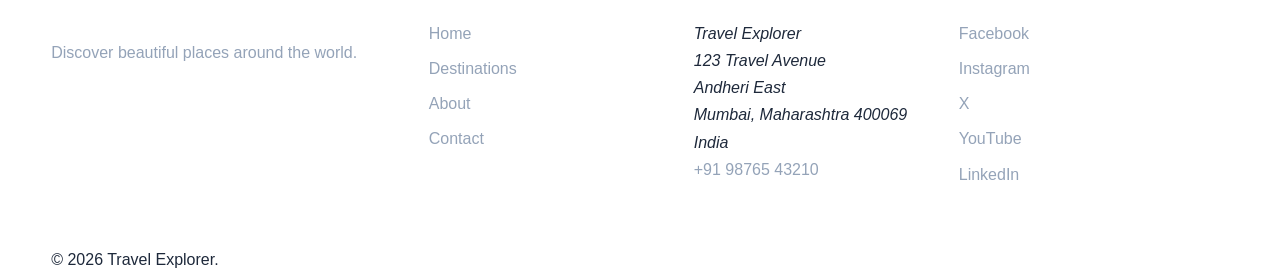
==== commit 976d3524: "Revise about.html for SEO and content enhancements Updated meta tags and content for improved SEO an" ====
--- a/about.html
+++ b/about.html
@@ -3,65 +3,31 @@
 
 <head>
 
-    <meta charset="UTF-8">
-
-    <meta name="viewport"
-          content="width=device-width, initial-scale=1.0">
-
-    <title>
-        About Travel Explorer | Our Mission & Vision
-    </title>
-
-    <meta name="description"
-          content="Learn about Travel Explorer, our mission, vision and goal of helping people discover amazing travel destinations.">
-
-    <meta name="keywords"
-          content="about Travel Explorer, travel website, travel mission, travel guide">
-
-    <meta name="author"
-          content="Travel Explorer">
-
-    <meta name="robots"
-          content="index, follow">
-
-    <link rel="canonical"
-          href="https://project-rosy-delta-79.vercel.app/about.html">
-
-
-    <!-- Open Graph -->
-
-    <meta property="og:title"
-          content="About Travel Explorer">
-
-    <meta property="og:description"
-          content="Learn about Travel Explorer and our mission to inspire people to explore the world.">
-
-    <meta property="og:type"
-          content="website">
-
-    <meta property="og:url"
-          content="https://project-rosy-delta-79.vercel.app/about.html">
-
-
-    <link rel="icon"
-          href="favicon.svg"
-          type="image/svg+xml">
-
-    <link rel="stylesheet"
-          href="style.css">
-
-
-    <!-- Organization Schema -->
-
-    <script type="application/ld+json">
-    {
-        "@context": "https://schema.org",
-        "@type": "Organization",
-        "name": "Travel Explorer",
-        "url": "https://project-rosy-delta-79.vercel.app/",
-        "description": "Travel destination and travel information website."
-    }
-    </script>
+<meta charset="UTF-8">
+
+<meta name="viewport"
+      content="width=device-width, initial-scale=1.0">
+
+<title>About Travel Explorer | Travel Inspiration</title>
+
+<meta name="description"
+      content="Learn about Travel Explorer, an educational travel website created to share destination information and travel inspiration.">
+
+<meta name="keywords"
+      content="about Travel Explorer, travel website, travel information, travel inspiration">
+
+<meta name="robots"
+      content="index, follow">
+
+<link rel="canonical"
+      href="https://project-rosy-delta-79.vercel.app/about.html">
+
+<link rel="icon"
+      href="favicon.svg"
+      type="image/svg+xml">
+
+<link rel="stylesheet"
+      href="style.css">
 
 </head>
 
@@ -71,40 +37,48 @@
 
 <header class="site-header">
 
-    <div class="container nav-wrapper">
-
-        <a href="index.html"
-           class="logo">
-
-            <span class="logo-icon">✈</span>
-            Travel<span>Explorer</span>
-
-        </a>
-
-
-        <nav class="main-nav"
-             aria-label="Primary navigation">
-
-            <a href="index.html">
-                Home
-            </a>
-
-            <a href="destinations.html">
-                Destinations
-            </a>
-
-            <a href="about.html"
-               class="active">
-                About
-            </a>
-
-            <a href="contact.html">
-                Contact
-            </a>
-
-        </nav>
-
-    </div>
+<nav class="navbar container">
+
+<a href="index.html"
+   class="logo">
+
+<span class="logo-icon">✈</span>
+
+Travel<span>Explorer</span>
+
+</a>
+
+
+<button class="menu-toggle"
+        aria-label="Open navigation menu">
+
+☰
+
+</button>
+
+
+<div class="nav-links">
+
+<a href="index.html">
+Home
+</a>
+
+<a href="destinations.html">
+Destinations
+</a>
+
+<a href="about.html"
+   class="active">
+About
+</a>
+
+<a href="contact.html">
+Contact
+</a>
+
+</div>
+
+</nav>
 
 </header>
 
@@ -114,310 +88,268 @@
 
 <section class="page-hero">
 
-    <div class="container">
-
-        <span class="eyebrow">
-            GET TO KNOW US
-        </span>
-
-        <h1>
-            About Travel Explorer
-        </h1>
-
-        <p>
-            Inspiring people to explore, learn and create
-            unforgettable memories.
-        </p>
-
-    </div>
+<div class="container">
+
+<span class="eyebrow light">
+ABOUT US
+</span>
+
+<h1>
+About Travel Explorer
+</h1>
+
+<p>
+Travel information created for curious explorers.
+</p>
+
+</div>
 
 </section>
 
 
 <section class="section">
 
-    <div class="container">
-
-        <div class="intro-grid">
-
-            <div class="image-card">
-
-                <img
-                    src="https://images.unsplash.com/photo-1469854523086-cc02fe5d8800?auto=format&fit=crop&w=1000&q=80"
-                    alt="Road trip through beautiful mountains"
-                    width="1000"
-                    height="700"
-                    loading="lazy">
-
-            </div>
-
-
-            <div class="intro-content">
-
-                <span class="small-label">
-                    OUR STORY
-                </span>
-
-                <h2>
-                    Helping You Discover
-                    the Beauty of the World
-                </h2>
-
-                <p>
-                    Travel Explorer is a simple educational
-                    travel website created for people who love
-                    discovering new destinations.
-                </p>
-
-                <p>
-                    Our purpose is to provide useful information
-                    about destinations, travel ideas, cultures
-                    and memorable experiences.
-                </p>
-
-                <p>
-                    We believe that travelling is not simply
-                    about reaching a destination. It is about
-                    learning, experiencing and creating memories.
-                </p>
-
-                <a href="destinations.html"
-                   class="btn btn-primary">
-                    Explore Destinations
-                </a>
-
-            </div>
-
-        </div>
-
-    </div>
+<div class="container about-grid">
+
+<div>
+
+<img src="images/about.jpg"
+     alt="Traveler exploring a beautiful destination"
+     class="about-image"
+     loading="lazy">
+
+</div>
+
+
+<div class="content-reading">
+
+<span class="eyebrow">
+OUR STORY
+</span>
+
+<h2>
+Inspiring People to Explore
+</h2>
+
+<p>
+Travel Explorer is an educational travel website
+created to provide useful information and inspiration
+about destinations around the world.
+</p>
+
+<p>
+Our goal is to make travel information simple,
+interesting and accessible. Visitors can discover
+destination ideas, learn about places and find
+inspiration for future journeys.
+</p>
+
+<h3>
+Our Mission
+</h3>
+
+<p>
+Our mission is to encourage responsible exploration
+while helping people learn about different cultures,
+natural environments and memorable travel experiences.
+</p>
+
+<h3>
+Our Vision
+</h3>
+
+<p>
+We imagine a world where people can explore new places
+with curiosity, respect and awareness of local
+communities and environments.
+</p>
+
+</div>
+
+</div>
 
 </section>
 
 
-<section class="section benefits-section">
-
-    <div class="container">
-
-        <div class="section-heading">
-
-            <span class="eyebrow">
-                OUR PURPOSE
-            </span>
-
-            <h2>
-                Mission, Vision & Values
-            </h2>
-
-        </div>
-
-
-        <div class="benefits-grid">
-
-
-            <article class="benefit-card">
-
-                <div class="benefit-icon">
-                    🎯
-                </div>
-
-                <h3>
-                    Our Mission
-                </h3>
-
-                <p>
-                    To inspire people to explore new places
-                    and experience different cultures.
-                </p>
-
-            </article>
-
-
-            <article class="benefit-card">
-
-                <div class="benefit-icon">
-                    💡
-                </div>
-
-                <h3>
-                    Our Vision
-                </h3>
-
-                <p>
-                    To become a useful online resource for
-                    travelers looking for destination ideas.
-                </p>
-
-            </article>
-
-
-            <article class="benefit-card">
-
-                <div class="benefit-icon">
-                    ❤️
-                </div>
-
-                <h3>
-                    Our Values
-                </h3>
-
-                <p>
-                    Curiosity, adventure, cultural respect
-                    and responsible travel.
-                </p>
-
-            </article>
-
-
-            <article class="benefit-card">
-
-                <div class="benefit-icon">
-                    🌱
-                </div>
-
-                <h3>
-                    Responsible Travel
-                </h3>
-
-                <p>
-                    We encourage travelers to respect
-                    local communities and environments.
-                </p>
-
-            </article>
-
-        </div>
-
-    </div>
+<section class="section section-light">
+
+<div class="container">
+
+<div class="section-heading">
+
+<span class="eyebrow">
+OUR VALUES
+</span>
+
+<h2>
+What We Believe
+</h2>
+
+</div>
+
+
+<div class="feature-grid">
+
+<article class="feature-card">
+
+<div class="feature-icon">
+🌍
+</div>
+
+<h3>
+Curiosity
+</h3>
+
+<p>
+We encourage people to learn about different
+places, cultures and communities.
+</p>
+
+</article>
+
+
+<article class="feature-card">
+
+<div class="feature-icon">
+🌱
+</div>
+
+<h3>
+Responsibility
+</h3>
+
+<p>
+Responsible travel can help protect nature
+and support local communities.
+</p>
+
+</article>
+
+
+<article class="feature-card">
+
+<div class="feature-icon">
+❤️
+</div>
+
+<h3>
+Memories
+</h3>
+
+<p>
+Travel experiences can create meaningful
+memories that last for years.
+</p>
+
+</article>
+
+</div>
+
+</div>
 
 </section>
 
 
-<section class="cta-section">
-
-    <div class="container">
-
-        <span class="eyebrow">
-            START EXPLORING
-        </span>
-
-        <h2>
-            Discover Your Next Destination
-        </h2>
-
-        <p>
-            Explore our destination guide and find
-            inspiration for your next journey.
-        </p>
-
-        <a href="destinations.html"
-           class="btn btn-white">
-            Explore Destinations
-        </a>
-
-    </div>
-
-</section>
-
-
 </main>
 
 
-<footer class="site-footer">
-
-    <div class="container footer-grid">
-
-        <div>
-
-            <a href="index.html"
-               class="footer-logo">
-                ✈ Travel Explorer
-            </a>
-
-            <p>
-                Discover beautiful destinations and
-                unforgettable experiences.
-            </p>
-
-        </div>
-
-
-        <div>
-
-            <h3>
-                Quick Links
-            </h3>
-
-            <a href="index.html">
-                Home
-            </a>
-
-            <a href="destinations.html">
-                Destinations
-            </a>
-
-            <a href="about.html">
-                About
-            </a>
-
-            <a href="contact.html">
-                Contact
-            </a>
-
-        </div>
-
-
-        <div>
-
-            <h3>
-                Resources
-            </h3>
-
-            <a href="https://www.google.com/travel/"
-               target="_blank"
-               rel="noopener noreferrer">
-                Google Travel
-            </a>
-
-            <a href="https://www.lonelyplanet.com/"
-               target="_blank"
-               rel="noopener noreferrer">
-                Lonely Planet
-            </a>
-
-        </div>
-
-
-        <div>
-
-            <h3>
-                Contact
-            </h3>
-
-            <p>
-                📧 travel@example.com
-            </p>
-
-            <p>
-                📞 +91 98765 43210
-            </p>
-
-        </div>
-
-    </div>
-
-
-    <div class="copyright">
-
-        <p>
-            © 2026 Travel Explorer.
-            All Rights Reserved.
-        </p>
-
-    </div>
+<footer class="footer">
+
+<div class="container footer-grid">
+
+<div>
+
+<a href="index.html"
+   class="logo footer-logo">
+
+<span class="logo-icon">✈</span>
+
+Travel<span>Explorer</span>
+
+</a>
+
+<p>
+Discover beautiful places around the world.
+</p>
+
+</div>
+
+
+<div>
+
+<h3>
+Quick Links
+</h3>
+
+<a href="index.html">Home</a>
+<a href="destinations.html">Destinations</a>
+<a href="about.html">About</a>
+<a href="contact.html">Contact</a>
+
+</div>
+
+
+<div>
+
+<h3>
+Contact
+</h3>
+
+<address>
+
+Travel Explorer<br>
+123 Travel Avenue<br>
+Andheri East<br>
+Mumbai, Maharashtra 400069<br>
+India
+
+</address>
+
+<a href="tel:+919876543210">
++91 98765 43210
+</a>
+
+</div>
+
+
+<div>
+
+<h3>
+Follow Us
+</h3>
+
+<div class="social-links">
+
+<a href="#">Facebook</a>
+<a href="#">Instagram</a>
+<a href="#">X</a>
+<a href="#">YouTube</a>
+<a href="#">LinkedIn</a>
+
+</div>
+
+</div>
+
+</div>
+
+
+<div class="footer-bottom">
+
+<div class="container">
+
+<p>
+© 2026 Travel Explorer.
+</p>
+
+</div>
+
+</div>
 
 </footer>
 
 
+<script src="script.js"></script>
+
 </body>
+
 </html>
--- a/style.css
+++ b/style.css
@@ -1,60 +1,1451 @@
+/* =========================================
+   TRAVEL EXPLORER
+   SEO PRACTICAL PROJECT
+========================================= */
+
+
+/* ---------- RESET ---------- */
+
+* {
+    margin: 0;
+    padding: 0;
+    box-sizing: border-box;
+}
+
+
+html {
+    scroll-behavior: smooth;
+}
+
+
 body {
-    font-family: Arial, sans-serif;
-    margin: 0;
-    line-height: 1.6;
-}
-
-header {
-    padding: 20px;
-    text-align: center;
-}
-
-nav a {
-    margin: 10px;
-    text-decoration: none;
-}
-
-main {
-    max-width: 900px;
-    margin: auto;
-    padding: 30px;
-}
+    font-family:
+        Inter,
+        -apple-system,
+        BlinkMacSystemFont,
+        "Segoe UI",
+        Arial,
+        sans-serif;
+
+    color: #1e293b;
+    background: #ffffff;
+
+    line-height: 1.7;
+}
+
 
 img {
     max-width: 100%;
     height: auto;
-}
-
-footer {
-    text-align: center;
-    padding: 20px;
-    margin-top: 30px;
-}
-
+    display: block;
+}
+
+
+a {
+    color: inherit;
+    text-decoration: none;
+}
+
+
+button,
 input,
 textarea {
-    padding: 8px;
-    max-width: 100%;
-}
-
-button {
-    padding: 10px 20px;
+    font: inherit;
+}
+
+
+/* ---------- VARIABLES ---------- */
+
+:root {
+
+    --primary: #0f766e;
+
+    --primary-dark: #115e59;
+
+    --primary-light: #ccfbf1;
+
+    --accent: #f59e0b;
+
+    --dark: #0f172a;
+
+    --text: #334155;
+
+    --muted: #64748b;
+
+    --light: #f8fafc;
+
+    --border: #e2e8f0;
+
+    --white: #ffffff;
+
+    --shadow:
+        0 15px 40px rgba(15, 23, 42, 0.08);
+
+    --radius: 14px;
+
+}
+
+
+/* ---------- CONTAINER ---------- */
+
+.container {
+
+    width: min(92%, 1180px);
+
+    margin-inline: auto;
+
+}
+
+
+/* ---------- HEADER ---------- */
+
+.site-header {
+
+    position: sticky;
+
+    top: 0;
+
+    z-index: 1000;
+
+    background: rgba(255,255,255,0.96);
+
+    backdrop-filter: blur(12px);
+
+    border-bottom:
+        1px solid var(--border);
+
+}
+
+
+.nav-wrapper {
+
+    min-height: 76px;
+
+    display: flex;
+
+    align-items: center;
+
+    justify-content: space-between;
+
+    gap: 30px;
+
+}
+
+
+.logo {
+
+    display: flex;
+
+    align-items: center;
+
+    gap: 8px;
+
+    font-size: 22px;
+
+    font-weight: 800;
+
+    color: var(--dark);
+
+}
+
+
+.logo > span:last-child > span {
+
+    color: var(--primary);
+
+}
+
+
+.logo-icon {
+
+    font-size: 28px;
+
+}
+
+
+.main-nav {
+
+    display: flex;
+
+    align-items: center;
+
+    gap: 28px;
+
+}
+
+
+.main-nav a {
+
+    position: relative;
+
+    padding: 8px 0;
+
+    color: var(--text);
+
+    font-size: 15px;
+
+    font-weight: 600;
+
+    transition: 0.25s ease;
+
+}
+
+
+.main-nav a::after {
+
+    content: "";
+
+    position: absolute;
+
+    left: 0;
+
+    bottom: 0;
+
+    width: 0;
+
+    height: 2px;
+
+    background: var(--primary);
+
+    transition: width 0.25s ease;
+
+}
+
+
+.main-nav a:hover,
+.main-nav a.active {
+
+    color: var(--primary);
+
+}
+
+
+.main-nav a:hover::after,
+.main-nav a.active::after {
+
+    width: 100%;
+
+}
+
+
+/* ---------- HERO ---------- */
+
+.hero {
+
+    min-height: 680px;
+
+    position: relative;
+
+    display: flex;
+
+    align-items: center;
+
+    background-image:
+        url("https://images.unsplash.com/photo-1469474968028-56623f02e42e?auto=format&fit=crop&w=2000&q=85");
+
+    background-size: cover;
+
+    background-position: center;
+
+}
+
+
+.hero-overlay {
+
+    position: absolute;
+
+    inset: 0;
+
+    background:
+        linear-gradient(
+            90deg,
+            rgba(15,23,42,0.85),
+            rgba(15,23,42,0.42),
+            rgba(15,23,42,0.2)
+        );
+
+}
+
+
+.hero-content {
+
+    position: relative;
+
+    z-index: 1;
+
+    max-width: 780px;
+
+    color: var(--white);
+
+}
+
+
+.eyebrow {
+
+    display: inline-block;
+
+    margin-bottom: 12px;
+
+    color: var(--primary);
+
+    font-size: 12px;
+
+    font-weight: 800;
+
+    letter-spacing: 2px;
+
+}
+
+
+.hero .eyebrow {
+
+    color: #99f6e4;
+
+}
+
+
+.hero h1 {
+
+    max-width: 800px;
+
+    margin-bottom: 22px;
+
+    font-size:
+        clamp(42px, 6vw, 72px);
+
+    line-height: 1.08;
+
+    letter-spacing: -2px;
+
+}
+
+
+.hero h1 strong {
+
+    color: #99f6e4;
+
+}
+
+
+.hero-content > p {
+
+    max-width: 650px;
+
+    margin-bottom: 32px;
+
+    color: #e2e8f0;
+
+    font-size: 18px;
+
+}
+
+
+.hero-buttons {
+
+    display: flex;
+
+    flex-wrap: wrap;
+
+    gap: 14px;
+
+}
+
+
+/* ---------- BUTTONS ---------- */
+
+.btn {
+
+    display: inline-flex;
+
+    align-items: center;
+
+    justify-content: center;
+
+    min-height: 48px;
+
+    padding: 12px 24px;
+
+    border-radius: 8px;
+
+    font-weight: 700;
+
+    transition:
+        transform 0.25s ease,
+        background 0.25s ease,
+        color 0.25s ease;
+
+}
+
+
+.btn:hover {
+
+    transform: translateY(-2px);
+
+}
+
+
+.btn-primary {
+
+    background: var(--primary);
+
+    color: var(--white);
+
+}
+
+
+.btn-primary:hover {
+
+    background: var(--primary-dark);
+
+}
+
+
+.btn-outline {
+
+    border:
+        1px solid rgba(255,255,255,0.7);
+
+    color: var(--white);
+
+}
+
+
+.btn-outline:hover {
+
+    background: var(--white);
+
+    color: var(--dark);
+
+}
+
+
+.btn-white {
+
+    background: var(--white);
+
+    color: var(--primary-dark);
+
+}
+
+
+/* ---------- SECTIONS ---------- */
+
+.section {
+
+    padding: 95px 0;
+
+}
+
+
+.section-heading {
+
+    max-width: 700px;
+
+    margin: 0 auto 55px;
+
+    text-align: center;
+
+}
+
+
+.section-heading h2 {
+
+    margin-bottom: 14px;
+
+    color: var(--dark);
+
+    font-size:
+        clamp(30px, 4vw, 44px);
+
+    line-height: 1.15;
+
+}
+
+
+.section-heading p {
+
+    color: var(--muted);
+
+    font-size: 17px;
+
+}
+
+
+.section-heading .eyebrow {
+
+    margin-bottom: 8px;
+
+}
+
+
+/* ---------- INTRO ---------- */
+
+.intro-grid {
+
+    display: grid;
+
+    grid-template-columns:
+        minmax(0, 1fr)
+        minmax(0, 1fr);
+
+    gap: 70px;
+
+    align-items: center;
+
+}
+
+
+.image-card {
+
+    overflow: hidden;
+
+    border-radius: var(--radius);
+
+    box-shadow: var(--shadow);
+
+}
+
+
+.image-card img {
+
+    width: 100%;
+
+    aspect-ratio: 4 / 3;
+
+    object-fit: cover;
+
+}
+
+
+.intro-content h2 {
+
+    margin-bottom: 18px;
+
+    color: var(--dark);
+
+    font-size: 38px;
+
+    line-height: 1.2;
+
+}
+
+
+.intro-content p {
+
+    margin-bottom: 16px;
+
+    color: var(--muted);
+
+}
+
+
+.small-label {
+
+    display: inline-block;
+
+    margin-bottom: 10px;
+
+    color: var(--primary);
+
+    font-size: 12px;
+
+    font-weight: 800;
+
+    letter-spacing: 1.8px;
+
+}
+
+
+.check-list {
+
+    list-style: none;
+
+    margin: 22px 0;
+
+}
+
+
+.check-list li {
+
+    margin-bottom: 9px;
+
+    color: var(--text);
+
+    font-weight: 600;
+
+}
+
+
+.text-link {
+
+    color: var(--primary);
+
+    font-weight: 800;
+
+}
+
+
+.text-link:hover {
+
+    text-decoration: underline;
+
+}
+
+
+/* ---------- DESTINATIONS ---------- */
+
+.destinations-section {
+
+    background: var(--light);
+
+}
+
+
+.destination-grid {
+
+    display: grid;
+
+    grid-template-columns:
+        repeat(3, 1fr);
+
+    gap: 26px;
+
+}
+
+
+.destination-card {
+
+    overflow: hidden;
+
+    background: var(--white);
+
+    border:
+        1px solid var(--border);
+
+    border-radius: var(--radius);
+
+    box-shadow:
+        0 8px 25px rgba(15,23,42,0.05);
+
+    transition:
+        transform 0.25s ease,
+        box-shadow 0.25s ease;
+
+}
+
+
+.destination-card:hover {
+
+    transform: translateY(-7px);
+
+    box-shadow: var(--shadow);
+
+}
+
+
+.card-image {
+
+    position: relative;
+
+}
+
+
+.card-image img {
+
+    width: 100%;
+
+    aspect-ratio: 3 / 2;
+
+    object-fit: cover;
+
+}
+
+
+.country-tag {
+
+    position: absolute;
+
+    left: 15px;
+
+    bottom: 15px;
+
+    padding: 5px 10px;
+
+    border-radius: 30px;
+
+    background: rgba(15,23,42,0.8);
+
+    color: var(--white);
+
+    font-size: 12px;
+
+    font-weight: 700;
+
+}
+
+
+.card-body {
+
+    padding: 25px;
+
+}
+
+
+.card-body h3 {
+
+    margin-bottom: 8px;
+
+    color: var(--dark);
+
+    font-size: 26px;
+
+}
+
+
+.card-body p {
+
+    margin-bottom: 16px;
+
+    color: var(--muted);
+
+}
+
+
+.card-body a {
+
+    color: var(--primary);
+
+    font-weight: 800;
+
+}
+
+
+.center-button {
+
+    margin-top: 45px;
+
+    text-align: center;
+
+}
+
+
+/* ---------- BENEFITS ---------- */
+
+.benefits-section {
+
+    background: #f0fdfa;
+
+}
+
+
+.benefits-grid {
+
+    display: grid;
+
+    grid-template-columns:
+        repeat(4, 1fr);
+
+    gap: 22px;
+
+}
+
+
+.benefit-card {
+
+    padding: 30px 22px;
+
+    text-align: center;
+
+    background: var(--white);
+
+    border:
+        1px solid var(--border);
+
+    border-radius: var(--radius);
+
+}
+
+
+.benefit-icon {
+
+    width: 65px;
+
+    height: 65px;
+
+    margin: 0 auto 18px;
+
+    display: grid;
+
+    place-items: center;
+
+    border-radius: 50%;
+
+    background: var(--primary-light);
+
+    font-size: 28px;
+
+}
+
+
+.benefit-card h3 {
+
+    margin-bottom: 10px;
+
+    color: var(--dark);
+
+}
+
+
+.benefit-card p {
+
+    color: var(--muted);
+
+}
+
+
+/* ---------- FAQ ---------- */
+
+.faq-section {
+
+    background: var(--white);
+
+}
+
+
+.faq-container {
+
+    max-width: 850px;
+
+}
+
+
+details {
+
+    margin-bottom: 12px;
+
+    padding: 20px 24px;
+
+    border:
+        1px solid var(--border);
+
+    border-radius: 10px;
+
+    background: var(--light);
+
+}
+
+
+summary {
+
     cursor: pointer;
-}
-/* Accessibility and SEO friendly focus styles */
-
-a:focus,
-button:focus,
-input:focus,
-textarea:focus {
-    outline: 3px solid #80cbc4;
+
+    color: var(--dark);
+
+    font-weight: 750;
+
+}
+
+
+details p {
+
+    padding-top: 15px;
+
+    color: var(--muted);
+
+}
+
+
+details a {
+
+    color: var(--primary);
+
+    font-weight: 700;
+
+}
+
+
+/* ---------- CTA ---------- */
+
+.cta-section {
+
+    padding: 85px 20px;
+
+    text-align: center;
+
+    background:
+        linear-gradient(
+            135deg,
+            var(--primary-dark),
+            var(--primary)
+        );
+
+    color: var(--white);
+
+}
+
+
+.cta-section .eyebrow {
+
+    color: #99f6e4;
+
+}
+
+
+.cta-section h2 {
+
+    margin-bottom: 12px;
+
+    font-size:
+        clamp(32px, 5vw, 48px);
+
+}
+
+
+.cta-section p {
+
+    max-width: 600px;
+
+    margin: 0 auto 28px;
+
+    color: #ccfbf1;
+
+}
+
+
+/* ---------- PAGE HERO ---------- */
+
+.page-hero {
+
+    padding: 120px 20px;
+
+    text-align: center;
+
+    background:
+        linear-gradient(
+            135deg,
+            #0f172a,
+            #115e59
+        );
+
+    color: var(--white);
+
+}
+
+
+.page-hero .eyebrow {
+
+    color: #99f6e4;
+
+}
+
+
+.page-hero h1 {
+
+    margin-bottom: 15px;
+
+    font-size:
+        clamp(40px, 6vw, 60px);
+
+    line-height: 1.1;
+
+}
+
+
+.page-hero p {
+
+    max-width: 650px;
+
+    margin: auto;
+
+    color: #ccfbf1;
+
+    font-size: 17px;
+
+}
+
+
+/* ---------- DESTINATION DETAIL ---------- */
+
+.destination-detail {
+
+    display: grid;
+
+    grid-template-columns:
+        1fr 1fr;
+
+    gap: 60px;
+
+    align-items: center;
+
+    margin-bottom: 100px;
+
+}
+
+
+.destination-detail:last-child {
+
+    margin-bottom: 0;
+
+}
+
+
+.destination-detail.reverse
+.detail-image {
+
+    order: 2;
+
+}
+
+
+.detail-image {
+
+    overflow: hidden;
+
+    border-radius: var(--radius);
+
+    box-shadow: var(--shadow);
+
+}
+
+
+.detail-image img {
+
+    width: 100%;
+
+    aspect-ratio: 4 / 3;
+
+    object-fit: cover;
+
+}
+
+
+.detail-content h2 {
+
+    margin-bottom: 16px;
+
+    color: var(--dark);
+
+    font-size: 42px;
+
+}
+
+
+.detail-content h3 {
+
+    margin-top: 24px;
+
+    color: var(--dark);
+
+}
+
+
+.detail-content p {
+
+    color: var(--muted);
+
+}
+
+
+/* ---------- CONTACT ---------- */
+
+.contact-grid {
+
+    display: grid;
+
+    grid-template-columns:
+        0.9fr 1.1fr;
+
+    gap: 70px;
+
+}
+
+
+.contact-info h2 {
+
+    margin-bottom: 18px;
+
+    color: var(--dark);
+
+    font-size: 42px;
+
+    line-height: 1.15;
+
+}
+
+
+.contact-info > p {
+
+    margin-bottom: 30px;
+
+    color: var(--muted);
+
+}
+
+
+.contact-item {
+
+    display: flex;
+
+    gap: 16px;
+
+    margin-bottom: 25px;
+
+}
+
+
+.contact-icon {
+
+    flex: 0 0 50px;
+
+    width: 50px;
+
+    height: 50px;
+
+    display: grid;
+
+    place-items: center;
+
+    border-radius: 50%;
+
+    background: var(--primary-light);
+
+    font-size: 22px;
+
+}
+
+
+.contact-item h3 {
+
+    margin-bottom: 3px;
+
+    color: var(--dark);
+
+}
+
+
+.contact-item p {
+
+    color: var(--muted);
+
+}
+
+
+.contact-form {
+
+    padding: 35px;
+
+    border:
+        1px solid var(--border);
+
+    border-radius: var(--radius);
+
+    background: var(--light);
+
+}
+
+
+.form-group {
+
+    margin-bottom: 20px;
+
+}
+
+
+.form-group label {
+
+    display: block;
+
+    margin-bottom: 7px;
+
+    color: var(--dark);
+
+    font-weight: 700;
+
+}
+
+
+.form-group input,
+.form-group textarea {
+
+    width: 100%;
+
+    padding: 13px 15px;
+
+    border:
+        1px solid #cbd5e1;
+
+    border-radius: 8px;
+
+    background: var(--white);
+
+    color: var(--dark);
+
+    outline: none;
+
+}
+
+
+.form-group textarea {
+
+    resize: vertical;
+
+}
+
+
+.form-group input:focus,
+.form-group textarea:focus {
+
+    border-color: var(--primary);
+
+    box-shadow:
+        0 0 0 3px rgba(15,118,110,0.12);
+
+}
+
+
+/* ---------- FOOTER ---------- */
+
+.site-footer {
+
+    padding-top: 65px;
+
+    background: #0f172a;
+
+    color: var(--white);
+
+}
+
+
+.footer-grid {
+
+    display: grid;
+
+    grid-template-columns:
+        1.5fr
+        1fr
+        1fr
+        1.2fr;
+
+    gap: 40px;
+
+    padding-bottom: 50px;
+
+}
+
+
+.footer-logo {
+
+    display: inline-block;
+
+    margin-bottom: 15px;
+
+    color: var(--white);
+
+    font-size: 21px;
+
+    font-weight: 800;
+
+}
+
+
+.footer-grid h3 {
+
+    margin-bottom: 16px;
+
+    font-size: 16px;
+
+}
+
+
+.footer-grid p {
+
+    margin-bottom: 8px;
+
+    color: #94a3b8;
+
+}
+
+
+.footer-grid a:not(.footer-logo) {
+
+    display: block;
+
+    margin-bottom: 8px;
+
+    color: #94a3b8;
+
+}
+
+
+.footer-grid a:hover {
+
+    color: var(--white);
+
+}
+
+
+.copyright {
+
+    padding: 20px;
+
+    text-align: center;
+
+    border-top:
+        1px solid #1e293b;
+
+}
+
+
+.copyright p {
+
+    color: #64748b;
+
+    font-size: 14px;
+
+}
+
+
+/* ---------- ACCESSIBILITY ---------- */
+
+:focus-visible {
+
+    outline:
+        3px solid #5eead4;
+
     outline-offset: 3px;
-}
-
-
-/* Improve image rendering */
-
-img {
-    max-width: 100%;
-    height: auto;
-}
+
+}
+
+
+/* ---------- RESPONSIVE ---------- */
+
+@media (max-width: 1000px) {
+
+    .benefits-grid {
+
+        grid-template-columns:
+            repeat(2, 1fr);
+
+    }
+
+
+    .footer-grid {
+
+        grid-template-columns:
+            repeat(2, 1fr);
+
+    }
+
+}
+
+
+@media (max-width: 800px) {
+
+    .nav-wrapper {
+
+        flex-direction: column;
+
+        padding: 16px 0;
+
+    }
+
+
+    .main-nav {
+
+        gap: 18px;
+
+        flex-wrap: wrap;
+
+        justify-content: center;
+
+    }
+
+
+    .intro-grid,
+    .contact-grid,
+    .destination-detail {
+
+        grid-template-columns: 1fr;
+
+    }
+
+
+    .destination-detail.reverse
+    .detail-image {
+
+        order: initial;
+
+    }
+
+
+    .destination-grid {
+
+        grid-template-columns: 1fr 1fr;
+
+    }
+
+
+    .hero {
+
+        min-height: 600px;
+
+    }
+
+}
+
+
+@media (max-width: 600px) {
+
+    .section {
+
+        padding: 65px 0;
+
+    }
+
+
+    .destination-grid,
+    .benefits-grid,
+    .footer-grid {
+
+        grid-template-columns: 1fr;
+
+    }
+
+
+    .hero h1 {
+
+        letter-spacing: -1px;
+
+    }
+
+
+    .hero-buttons {
+
+        flex-direction: column;
+
+        align-items: flex-start;
+
+    }
+
+
+    .btn {
+
+        width: auto;
+
+    }
+
+
+    .contact-form {
+
+        padding: 22px;
+
+    }
+
+
+    .page-hero {
+
+        padding: 85px 20px;
+
+    }
+
+}
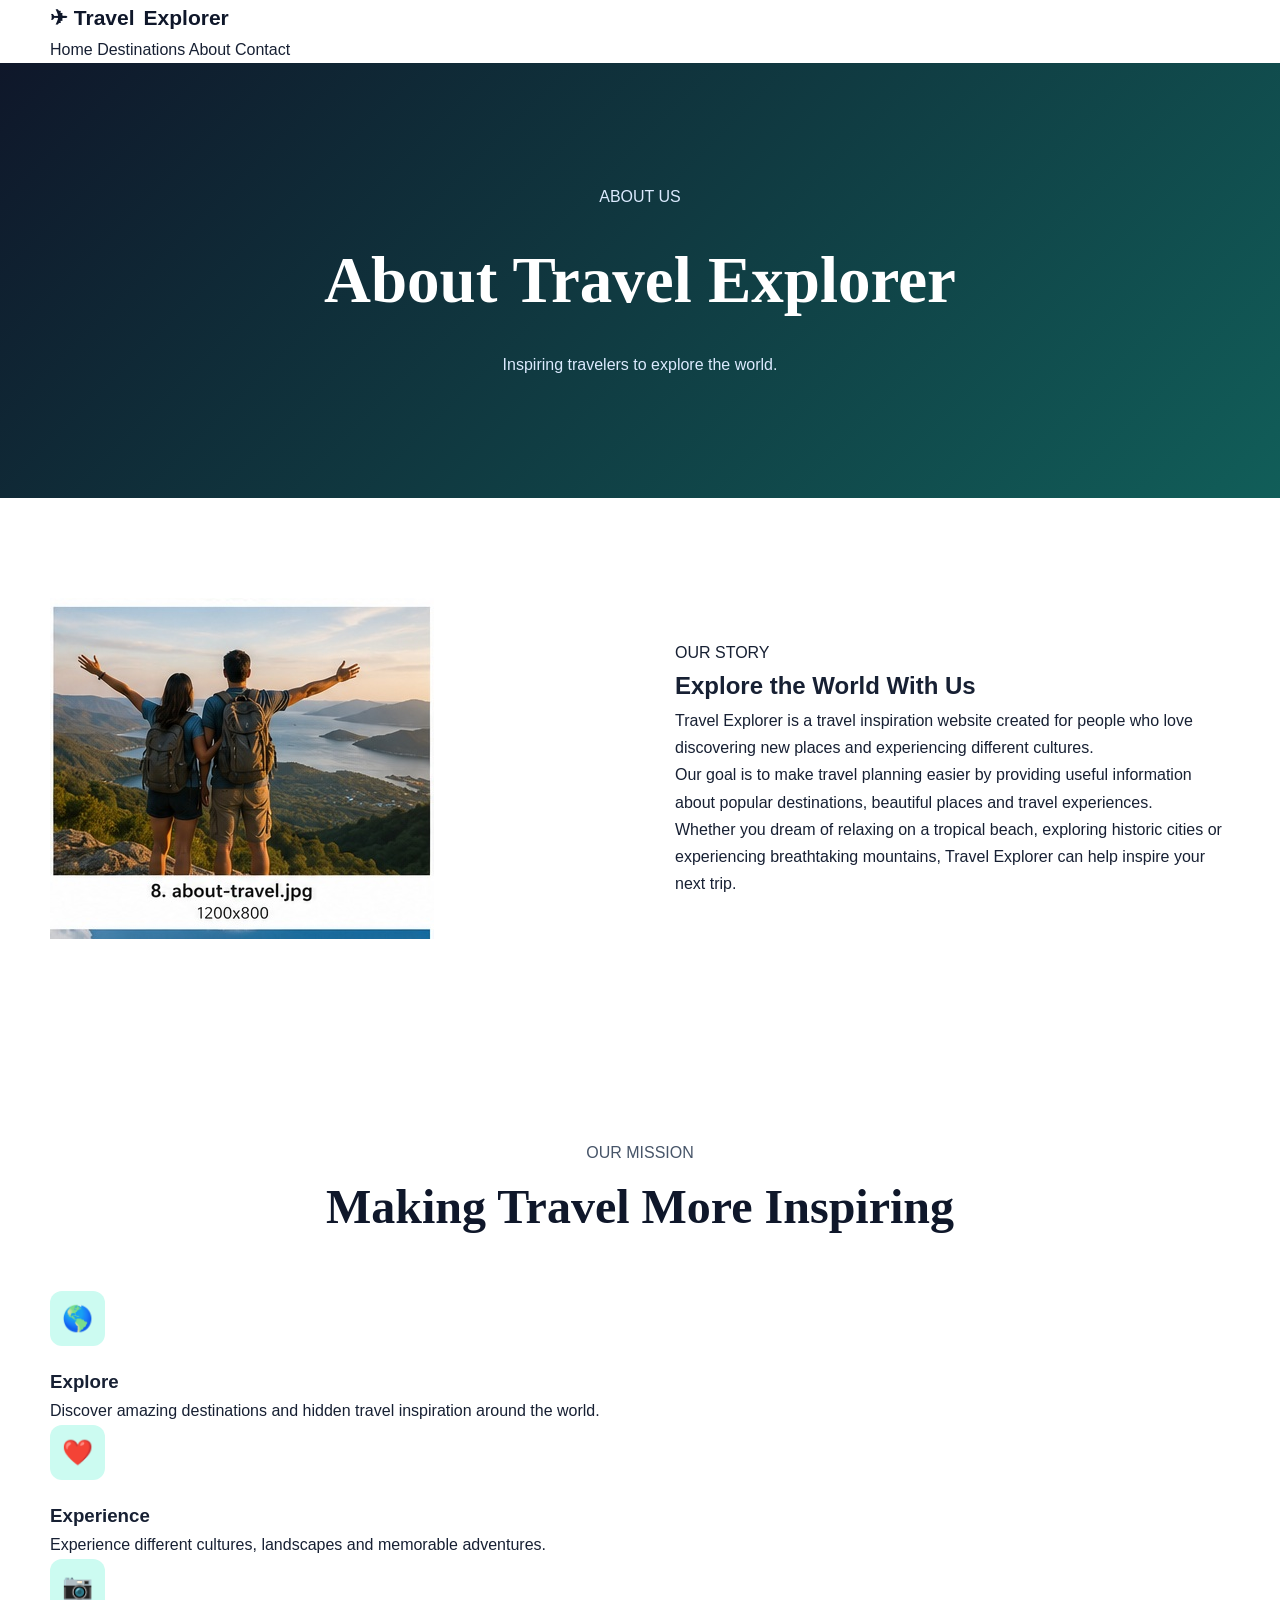
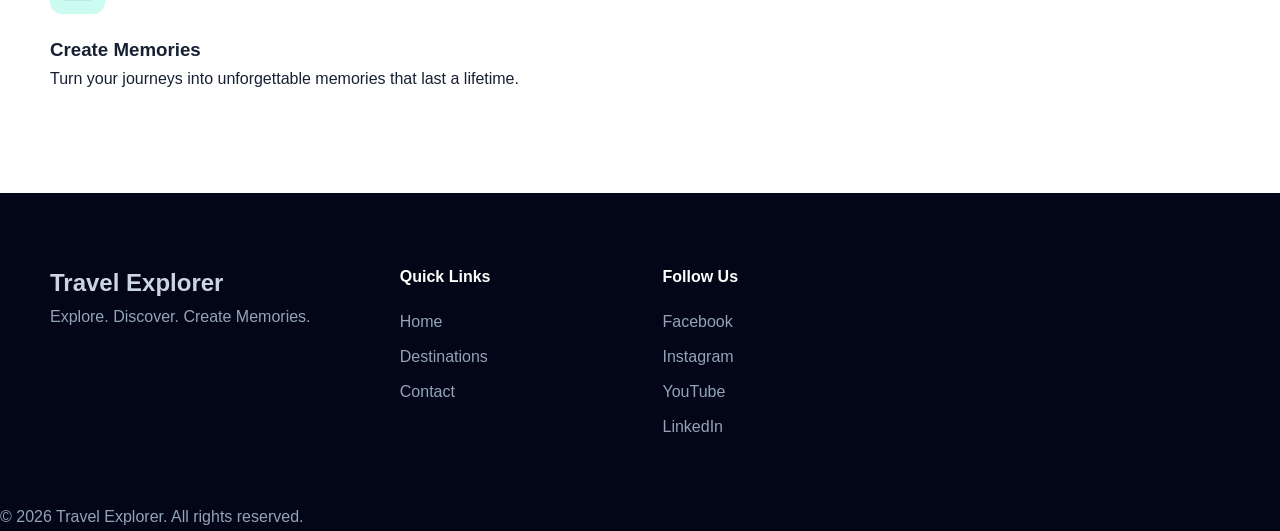
==== commit fc28b399: "Enhance SEO and update content in about.html Updated the title, meta description, and keywords for b" ====
--- a/about.html
+++ b/about.html
@@ -8,23 +8,22 @@
 <meta name="viewport"
       content="width=device-width, initial-scale=1.0">
 
-<title>About Travel Explorer | Travel Inspiration</title>
+<title>About Travel Explorer | Travel Inspiration & Guides</title>
 
 <meta name="description"
-      content="Learn about Travel Explorer, an educational travel website created to share destination information and travel inspiration.">
+      content="Learn about Travel Explorer, a travel website created to inspire people to explore beautiful destinations and discover unforgettable experiences.">
 
 <meta name="keywords"
-      content="about Travel Explorer, travel website, travel information, travel inspiration">
+      content="about Travel Explorer, travel inspiration, travel guides, tourism">
 
 <meta name="robots"
       content="index, follow">
 
 <link rel="canonical"
-      href="https://project-rosy-delta-79.vercel.app/about.html">
+      href="https://your-domain.vercel.app/about.html">
 
 <link rel="icon"
-      href="favicon.svg"
-      type="image/svg+xml">
+      href="images/favicon.png">
 
 <link rel="stylesheet"
       href="style.css">
@@ -34,41 +33,23 @@
 
 <body>
 
-
-<header class="site-header">
-
-<nav class="navbar container">
-
-<a href="index.html"
-   class="logo">
-
-<span class="logo-icon">✈</span>
-
-Travel<span>Explorer</span>
-
-</a>
-
-
-<button class="menu-toggle"
-        aria-label="Open navigation menu">
-
-☰
-
-</button>
-
-
-<div class="nav-links">
-
-<a href="index.html">
-Home
-</a>
+<header class="header">
+
+<div class="container nav">
+
+<a href="index.html" class="logo">
+✈ Travel <span>Explorer</span>
+</a>
+
+<nav aria-label="Main Navigation">
+
+<a href="index.html">Home</a>
 
 <a href="destinations.html">
 Destinations
 </a>
 
-<a href="about.html"
-   class="active">
+<a href="about.html" class="active">
 About
 </a>
 
@@ -76,30 +57,27 @@
 Contact
 </a>
 
-</div>
-
 </nav>
 
+</div>
+
 </header>
 
 
 <main>
 
-
 <section class="page-hero">
 
 <div class="container">
 
-<span class="eyebrow light">
+<p class="section-label">
 ABOUT US
-</span>
-
-<h1>
-About Travel Explorer
-</h1>
-
-<p>
-Travel information created for curious explorers.
+</p>
+
+<h1>About Travel Explorer</h1>
+
+<p>
+Inspiring travelers to explore the world.
 </p>
 
 </div>
@@ -113,55 +91,37 @@
 
 <div>
 
-<img src="images/about.jpg"
-     alt="Traveler exploring a beautiful destination"
-     class="about-image"
+<img src="images/about-travel.jpg"
+     alt="Travelers exploring a beautiful mountain landscape"
      loading="lazy">
 
 </div>
 
 
-<div class="content-reading">
-
-<span class="eyebrow">
+<div>
+
+<p class="section-label">
 OUR STORY
-</span>
-
-<h2>
-Inspiring People to Explore
-</h2>
-
-<p>
-Travel Explorer is an educational travel website
-created to provide useful information and inspiration
-about destinations around the world.
-</p>
-
-<p>
-Our goal is to make travel information simple,
-interesting and accessible. Visitors can discover
-destination ideas, learn about places and find
-inspiration for future journeys.
-</p>
-
-<h3>
-Our Mission
-</h3>
-
-<p>
-Our mission is to encourage responsible exploration
-while helping people learn about different cultures,
-natural environments and memorable travel experiences.
-</p>
-
-<h3>
-Our Vision
-</h3>
-
-<p>
-We imagine a world where people can explore new places
-with curiosity, respect and awareness of local
-communities and environments.
+</p>
+
+<h2>Explore the World With Us</h2>
+
+<p>
+Travel Explorer is a travel inspiration website created
+for people who love discovering new places and experiencing
+different cultures.
+</p>
+
+<p>
+Our goal is to make travel planning easier by providing
+useful information about popular destinations, beautiful
+places and travel experiences.
+</p>
+
+<p>
+Whether you dream of relaxing on a tropical beach,
+exploring historic cities or experiencing breathtaking
+mountains, Travel Explorer can help inspire your next trip.
 </p>
 
 </div>
@@ -171,77 +131,69 @@
 </section>
 
 
-<section class="section section-light">
+<section class="section light">
 
 <div class="container">
 
 <div class="section-heading">
 
-<span class="eyebrow">
-OUR VALUES
-</span>
-
-<h2>
-What We Believe
-</h2>
-
-</div>
-
-
-<div class="feature-grid">
-
-<article class="feature-card">
+<p class="section-label">
+OUR MISSION
+</p>
+
+<h2>Making Travel More Inspiring</h2>
+
+</div>
+
+
+<div class="features">
+
+<div class="feature">
 
 <div class="feature-icon">
-🌍
-</div>
-
-<h3>
-Curiosity
-</h3>
-
-<p>
-We encourage people to learn about different
-places, cultures and communities.
-</p>
-
-</article>
-
-
-<article class="feature-card">
-
-<div class="feature-icon">
-🌱
-</div>
-
-<h3>
-Responsibility
-</h3>
-
-<p>
-Responsible travel can help protect nature
-and support local communities.
-</p>
-
-</article>
-
-
-<article class="feature-card">
+🌎
+</div>
+
+<h3>Explore</h3>
+
+<p>
+Discover amazing destinations and hidden travel
+inspiration around the world.
+</p>
+
+</div>
+
+
+<div class="feature">
 
 <div class="feature-icon">
 ❤️
 </div>
 
-<h3>
-Memories
-</h3>
-
-<p>
-Travel experiences can create meaningful
-memories that last for years.
-</p>
-
-</article>
+<h3>Experience</h3>
+
+<p>
+Experience different cultures, landscapes and
+memorable adventures.
+</p>
+
+</div>
+
+
+<div class="feature">
+
+<div class="feature-icon">
+📷
+</div>
+
+<h3>Create Memories</h3>
+
+<p>
+Turn your journeys into unforgettable memories
+that last a lifetime.
+</p>
+
+</div>
 
 </div>
 
@@ -249,7 +201,6 @@
 
 </section>
 
-
 </main>
 
 
@@ -259,31 +210,21 @@
 
 <div>
 
-<a href="index.html"
-   class="logo footer-logo">
-
-<span class="logo-icon">✈</span>
-
-Travel<span>Explorer</span>
-
-</a>
-
-<p>
-Discover beautiful places around the world.
-</p>
-
-</div>
-
-
-<div>
-
-<h3>
-Quick Links
-</h3>
+<h2>Travel Explorer</h2>
+
+<p>
+Explore. Discover. Create Memories.
+</p>
+
+</div>
+
+
+<div>
+
+<h3>Quick Links</h3>
 
 <a href="index.html">Home</a>
 <a href="destinations.html">Destinations</a>
-<a href="about.html">About</a>
 <a href="contact.html">Contact</a>
 
 </div>
@@ -291,65 +232,27 @@
 
 <div>
 
-<h3>
-Contact
-</h3>
-
-<address>
-
-Travel Explorer<br>
-123 Travel Avenue<br>
-Andheri East<br>
-Mumbai, Maharashtra 400069<br>
-India
-
-</address>
-
-<a href="tel:+919876543210">
-+91 98765 43210
-</a>
-
-</div>
-
-
-<div>
-
-<h3>
-Follow Us
-</h3>
-
-<div class="social-links">
-
-<a href="#">Facebook</a>
-<a href="#">Instagram</a>
-<a href="#">X</a>
-<a href="#">YouTube</a>
-<a href="#">LinkedIn</a>
-
-</div>
-
-</div>
-
-</div>
-
-
-<div class="footer-bottom">
-
-<div class="container">
-
-<p>
-© 2026 Travel Explorer.
-</p>
-
-</div>
+<h3>Follow Us</h3>
+
+<a href="https://www.facebook.com/">Facebook</a>
+<a href="https://www.instagram.com/">Instagram</a>
+<a href="https://www.youtube.com/">YouTube</a>
+<a href="https://www.linkedin.com/">LinkedIn</a>
+
+</div>
+
+</div>
+
+
+<div class="copyright">
+
+<p>
+© 2026 Travel Explorer. All rights reserved.
+</p>
 
 </div>
 
 </footer>
 
-
-<script src="script.js"></script>
-
 </body>
-
 </html>
--- a/style.css
+++ b/style.css
@@ -1,10 +1,10 @@
-/* =========================================
+/* =====================================================
    TRAVEL EXPLORER
    SEO PRACTICAL PROJECT
-========================================= */
-
-
-/* ---------- RESET ---------- */
+===================================================== */
+
+
+/* ================= RESET ================= */
 
 * {
     margin: 0;
@@ -19,24 +19,15 @@
 
 
 body {
-    font-family:
-        Inter,
-        -apple-system,
-        BlinkMacSystemFont,
-        "Segoe UI",
-        Arial,
-        sans-serif;
-
-    color: #1e293b;
+    font-family: "Inter", sans-serif;
+    color: #172033;
     background: #ffffff;
-
     line-height: 1.7;
 }
 
 
 img {
     max-width: 100%;
-    height: auto;
     display: block;
 }
 
@@ -54,50 +45,41 @@
 }
 
 
-/* ---------- VARIABLES ---------- */
+/* ================= VARIABLES ================= */
 
 :root {
 
     --primary: #0f766e;
-
     --primary-dark: #115e59;
 
-    --primary-light: #ccfbf1;
-
-    --accent: #f59e0b;
-
     --dark: #0f172a;
-
-    --text: #334155;
-
-    --muted: #64748b;
+    --text: #475569;
 
     --light: #f8fafc;
-
     --border: #e2e8f0;
 
     --white: #ffffff;
 
-    --shadow:
-        0 15px 40px rgba(15, 23, 42, 0.08);
-
-    --radius: 14px;
-
-}
-
-
-/* ---------- CONTAINER ---------- */
+    --container: 1180px;
+
+}
+
+
+/* ================= CONTAINER ================= */
 
 .container {
 
-    width: min(92%, 1180px);
+    width: min(
+        calc(100% - 40px),
+        var(--container)
+    );
 
     margin-inline: auto;
 
 }
 
 
-/* ---------- HEADER ---------- */
+/* ================= HEADER ================= */
 
 .site-header {
 
@@ -111,15 +93,14 @@
 
     backdrop-filter: blur(12px);
 
-    border-bottom:
-        1px solid var(--border);
-
-}
-
-
-.nav-wrapper {
-
-    min-height: 76px;
+    border-bottom: 1px solid var(--border);
+
+}
+
+
+.navbar {
+
+    min-height: 78px;
 
     display: flex;
 
@@ -127,125 +108,145 @@
 
     justify-content: space-between;
 
+}
+
+
+.logo {
+
+    display: flex;
+
+    align-items: center;
+
+    gap: 9px;
+
+    font-size: 21px;
+
+    font-weight: 800;
+
+    color: var(--dark);
+
+}
+
+
+.logo > span:last-child span {
+
+    color: var(--primary);
+
+}
+
+
+.logo-icon {
+
+    width: 40px;
+
+    height: 40px;
+
+    display: grid;
+
+    place-items: center;
+
+    border-radius: 10px;
+
+    background: var(--primary);
+
+    color: white;
+
+}
+
+
+.nav-links {
+
+    display: flex;
+
+    align-items: center;
+
     gap: 30px;
 
 }
 
 
-.logo {
+.nav-links a {
+
+    color: #475569;
+
+    font-weight: 600;
+
+    font-size: 14px;
+
+}
+
+
+.nav-links a:hover,
+.nav-links a.active {
+
+    color: var(--primary);
+
+}
+
+
+.nav-button {
+
+    background: var(--primary);
+
+    color: white !important;
+
+    padding: 11px 18px;
+
+    border-radius: 8px;
+
+}
+
+
+.nav-button:hover {
+
+    background: var(--primary-dark);
+
+}
+
+
+.menu-toggle {
+
+    display: none;
+
+    border: none;
+
+    background: transparent;
+
+    font-size: 27px;
+
+    cursor: pointer;
+
+}
+
+
+/* ================= HERO ================= */
+
+.hero {
+
+    position: relative;
+
+    min-height: 680px;
 
     display: flex;
 
     align-items: center;
 
-    gap: 8px;
-
-    font-size: 22px;
-
-    font-weight: 800;
-
-    color: var(--dark);
-
-}
-
-
-.logo > span:last-child > span {
-
-    color: var(--primary);
-
-}
-
-
-.logo-icon {
-
-    font-size: 28px;
-
-}
-
-
-.main-nav {
-
-    display: flex;
-
-    align-items: center;
-
-    gap: 28px;
-
-}
-
-
-.main-nav a {
-
-    position: relative;
-
-    padding: 8px 0;
-
-    color: var(--text);
-
-    font-size: 15px;
-
-    font-weight: 600;
-
-    transition: 0.25s ease;
-
-}
-
-
-.main-nav a::after {
-
-    content: "";
+    overflow: hidden;
+
+}
+
+
+.hero-image {
 
     position: absolute;
 
-    left: 0;
-
-    bottom: 0;
-
-    width: 0;
-
-    height: 2px;
-
-    background: var(--primary);
-
-    transition: width 0.25s ease;
-
-}
-
-
-.main-nav a:hover,
-.main-nav a.active {
-
-    color: var(--primary);
-
-}
-
-
-.main-nav a:hover::after,
-.main-nav a.active::after {
+    inset: 0;
 
     width: 100%;
 
-}
-
-
-/* ---------- HERO ---------- */
-
-.hero {
-
-    min-height: 680px;
-
-    position: relative;
-
-    display: flex;
-
-    align-items: center;
-
-    background-image:
-        url("https://images.unsplash.com/photo-1469474968028-56623f02e42e?auto=format&fit=crop&w=2000&q=85");
-
-    background-size: cover;
-
-    background-position: center;
+    height: 100%;
+
+    object-fit: cover;
 
 }
 
@@ -259,9 +260,9 @@
     background:
         linear-gradient(
             90deg,
-            rgba(15,23,42,0.85),
-            rgba(15,23,42,0.42),
-            rgba(15,23,42,0.2)
+            rgba(15,23,42,.88),
+            rgba(15,23,42,.42),
+            rgba(15,23,42,.18)
         );
 
 }
@@ -271,11 +272,184 @@
 
     position: relative;
 
-    z-index: 1;
-
-    max-width: 780px;
-
-    color: var(--white);
+    z-index: 2;
+
+    color: white;
+
+    padding-top: 50px;
+
+}
+
+
+.hero h1 {
+
+    max-width: 800px;
+
+    font-family: "Playfair Display", serif;
+
+    font-size: clamp(44px, 7vw, 78px);
+
+    line-height: 1.05;
+
+    margin: 18px 0;
+
+}
+
+
+.hero p {
+
+    max-width: 650px;
+
+    font-size: 19px;
+
+    color: #e2e8f0;
+
+}
+
+
+.hero-buttons {
+
+    display: flex;
+
+    gap: 14px;
+
+    margin-top: 32px;
+
+}
+
+
+/* ================= BUTTONS ================= */
+
+.button {
+
+    display: inline-flex;
+
+    align-items: center;
+
+    justify-content: center;
+
+    padding: 13px 22px;
+
+    border-radius: 8px;
+
+    font-weight: 700;
+
+    border: 1px solid transparent;
+
+    transition: .25s ease;
+
+}
+
+
+.button-primary {
+
+    background: var(--primary);
+
+    color: white;
+
+}
+
+
+.button-primary:hover {
+
+    background: var(--primary-dark);
+
+    transform: translateY(-2px);
+
+}
+
+
+.button-dark {
+
+    background: var(--dark);
+
+    color: white;
+
+}
+
+
+.button-dark:hover {
+
+    background: var(--primary);
+
+}
+
+
+.button-outline {
+
+    border-color: rgba(255,255,255,.6);
+
+    color: white;
+
+}
+
+
+.button-outline:hover {
+
+    background: white;
+
+    color: var(--dark);
+
+}
+
+
+.center-button {
+
+    display: flex;
+
+    justify-content: center;
+
+    margin-top: 45px;
+
+}
+
+
+/* ================= SECTIONS ================= */
+
+.section {
+
+    padding: 100px 0;
+
+}
+
+
+.section-light {
+
+    background: var(--light);
+
+}
+
+
+.section-heading {
+
+    max-width: 750px;
+
+    margin: 0 auto 55px;
+
+    text-align: center;
+
+}
+
+
+.section-heading h2,
+.content-reading h2 {
+
+    font-family: "Playfair Display", serif;
+
+    color: var(--dark);
+
+    font-size: clamp(32px, 4vw, 48px);
+
+    line-height: 1.2;
+
+    margin: 12px 0 18px;
+
+}
+
+
+.section-heading p {
+
+    color: var(--text);
 
 }
 
@@ -284,8 +458,6 @@
 
     display: inline-block;
 
-    margin-bottom: 12px;
-
     color: var(--primary);
 
     font-size: 12px;
@@ -297,354 +469,134 @@
 }
 
 
-.hero .eyebrow {
-
-    color: #99f6e4;
-
-}
-
-
-.hero h1 {
-
-    max-width: 800px;
-
-    margin-bottom: 22px;
-
-    font-size:
-        clamp(42px, 6vw, 72px);
-
-    line-height: 1.08;
-
-    letter-spacing: -2px;
-
-}
-
-
-.hero h1 strong {
-
-    color: #99f6e4;
-
-}
-
-
-.hero-content > p {
-
-    max-width: 650px;
-
-    margin-bottom: 32px;
-
-    color: #e2e8f0;
-
-    font-size: 18px;
-
-}
-
-
-.hero-buttons {
-
-    display: flex;
-
-    flex-wrap: wrap;
-
-    gap: 14px;
-
-}
-
-
-/* ---------- BUTTONS ---------- */
-
-.btn {
-
-    display: inline-flex;
-
-    align-items: center;
-
-    justify-content: center;
-
-    min-height: 48px;
-
-    padding: 12px 24px;
-
-    border-radius: 8px;
-
-    font-weight: 700;
-
-    transition:
-        transform 0.25s ease,
-        background 0.25s ease,
-        color 0.25s ease;
-
-}
-
-
-.btn:hover {
-
-    transform: translateY(-2px);
-
-}
-
-
-.btn-primary {
-
-    background: var(--primary);
-
-    color: var(--white);
-
-}
-
-
-.btn-primary:hover {
-
-    background: var(--primary-dark);
-
-}
-
-
-.btn-outline {
-
-    border:
-        1px solid rgba(255,255,255,0.7);
-
-    color: var(--white);
-
-}
-
-
-.btn-outline:hover {
-
-    background: var(--white);
-
-    color: var(--dark);
-
-}
-
-
-.btn-white {
-
-    background: var(--white);
-
-    color: var(--primary-dark);
-
-}
-
-
-/* ---------- SECTIONS ---------- */
-
-.section {
-
-    padding: 95px 0;
-
-}
-
-
-.section-heading {
-
-    max-width: 700px;
-
-    margin: 0 auto 55px;
-
-    text-align: center;
-
-}
-
-
-.section-heading h2 {
-
-    margin-bottom: 14px;
-
-    color: var(--dark);
-
-    font-size:
-        clamp(30px, 4vw, 44px);
-
-    line-height: 1.15;
-
-}
-
-
-.section-heading p {
-
-    color: var(--muted);
-
-    font-size: 17px;
-
-}
-
-
-.section-heading .eyebrow {
-
-    margin-bottom: 8px;
-
-}
-
-
-/* ---------- INTRO ---------- */
-
-.intro-grid {
-
-    display: grid;
-
-    grid-template-columns:
-        minmax(0, 1fr)
-        minmax(0, 1fr);
-
-    gap: 70px;
-
-    align-items: center;
-
-}
-
-
-.image-card {
-
-    overflow: hidden;
-
-    border-radius: var(--radius);
-
-    box-shadow: var(--shadow);
-
-}
-
-
-.image-card img {
-
-    width: 100%;
-
-    aspect-ratio: 4 / 3;
-
-    object-fit: cover;
-
-}
-
-
-.intro-content h2 {
-
-    margin-bottom: 18px;
-
-    color: var(--dark);
-
-    font-size: 38px;
-
-    line-height: 1.2;
-
-}
-
-
-.intro-content p {
-
-    margin-bottom: 16px;
-
-    color: var(--muted);
-
-}
-
-
-.small-label {
-
-    display: inline-block;
-
-    margin-bottom: 10px;
-
-    color: var(--primary);
-
-    font-size: 12px;
-
-    font-weight: 800;
-
-    letter-spacing: 1.8px;
-
-}
-
-
-.check-list {
-
-    list-style: none;
-
-    margin: 22px 0;
-
-}
-
-
-.check-list li {
-
-    margin-bottom: 9px;
-
-    color: var(--text);
-
-    font-weight: 600;
-
-}
-
-
-.text-link {
-
-    color: var(--primary);
-
-    font-weight: 800;
-
-}
-
-
-.text-link:hover {
-
-    text-decoration: underline;
-
-}
-
-
-/* ---------- DESTINATIONS ---------- */
-
-.destinations-section {
-
-    background: var(--light);
-
-}
-
-
-.destination-grid {
+.eyebrow.light {
+
+    color: #a7f3d0;
+
+}
+
+
+/* ================= FEATURES ================= */
+
+.feature-grid {
 
     display: grid;
 
     grid-template-columns:
         repeat(3, 1fr);
 
-    gap: 26px;
+    gap: 25px;
+
+}
+
+
+.feature-card {
+
+    padding: 35px;
+
+    border: 1px solid var(--border);
+
+    border-radius: 14px;
+
+    background: white;
+
+    transition: .25s ease;
+
+}
+
+
+.feature-card:hover {
+
+    transform: translateY(-5px);
+
+    box-shadow:
+        0 20px 40px rgba(15,23,42,.08);
+
+}
+
+
+.feature-icon {
+
+    width: 55px;
+
+    height: 55px;
+
+    display: grid;
+
+    place-items: center;
+
+    border-radius: 12px;
+
+    background: #ccfbf1;
+
+    font-size: 25px;
+
+    margin-bottom: 20px;
+
+}
+
+
+.feature-card h3 {
+
+    font-size: 20px;
+
+    margin-bottom: 10px;
+
+    color: var(--dark);
+
+}
+
+
+.feature-card p {
+
+    color: var(--text);
+
+}
+
+
+/* ================= DESTINATION CARDS ================= */
+
+.destination-grid {
+
+    display: grid;
+
+    grid-template-columns:
+        repeat(3, 1fr);
+
+    gap: 25px;
 
 }
 
 
 .destination-card {
 
+    background: white;
+
+    border: 1px solid var(--border);
+
+    border-radius: 15px;
+
     overflow: hidden;
 
-    background: var(--white);
-
-    border:
-        1px solid var(--border);
-
-    border-radius: var(--radius);
+    transition: .25s ease;
+
+}
+
+
+.destination-card:hover {
+
+    transform: translateY(-6px);
 
     box-shadow:
-        0 8px 25px rgba(15,23,42,0.05);
-
-    transition:
-        transform 0.25s ease,
-        box-shadow 0.25s ease;
-
-}
-
-
-.destination-card:hover {
-
-    transform: translateY(-7px);
-
-    box-shadow: var(--shadow);
+        0 20px 45px rgba(15,23,42,.1);
 
 }
 
 
 .card-image {
 
+    height: 250px;
+
     position: relative;
 
 }
@@ -654,28 +606,28 @@
 
     width: 100%;
 
-    aspect-ratio: 3 / 2;
+    height: 100%;
 
     object-fit: cover;
 
 }
 
 
-.country-tag {
+.card-badge {
 
     position: absolute;
 
+    top: 15px;
+
     left: 15px;
 
-    bottom: 15px;
+    background: white;
+
+    color: var(--dark);
 
     padding: 5px 10px;
 
-    border-radius: 30px;
-
-    background: rgba(15,23,42,0.8);
-
-    color: var(--white);
+    border-radius: 20px;
 
     font-size: 12px;
 
@@ -684,241 +636,194 @@
 }
 
 
-.card-body {
+.card-content {
 
     padding: 25px;
 
 }
 
 
-.card-body h3 {
+.card-content h3 {
+
+    font-family: "Playfair Display", serif;
+
+    font-size: 26px;
+
+    color: var(--dark);
 
     margin-bottom: 8px;
 
+}
+
+
+.card-content p {
+
+    color: var(--text);
+
+    margin-bottom: 18px;
+
+}
+
+
+.text-link {
+
+    color: var(--primary);
+
+    font-weight: 800;
+
+}
+
+
+.text-link:hover {
+
+    color: var(--primary-dark);
+
+}
+
+
+/* ================= CONTENT ================= */
+
+.content-reading {
+
+    max-width: 850px;
+
+    margin-inline: auto;
+
+}
+
+
+.content-reading h3 {
+
     color: var(--dark);
 
-    font-size: 26px;
-
-}
-
-
-.card-body p {
-
-    margin-bottom: 16px;
-
-    color: var(--muted);
-
-}
-
-
-.card-body a {
+    font-size: 24px;
+
+    margin-top: 30px;
+
+    margin-bottom: 8px;
+
+}
+
+
+.content-reading p {
+
+    color: var(--text);
+
+    margin-bottom: 18px;
+
+}
+
+
+.content-reading a {
 
     color: var(--primary);
 
-    font-weight: 800;
-
-}
-
-
-.center-button {
-
-    margin-top: 45px;
-
-    text-align: center;
-
-}
-
-
-/* ---------- BENEFITS ---------- */
-
-.benefits-section {
-
-    background: #f0fdfa;
-
-}
-
-
-.benefits-grid {
+    font-weight: 700;
+
+}
+
+
+.content-reading a:hover {
+
+    text-decoration: underline;
+
+}
+
+
+/* ================= STATS ================= */
+
+.stats-section {
+
+    background: var(--dark);
+
+    color: white;
+
+    padding: 60px 0;
+
+}
+
+
+.stats-grid {
 
     display: grid;
 
     grid-template-columns:
         repeat(4, 1fr);
 
-    gap: 22px;
-
-}
-
-
-.benefit-card {
-
-    padding: 30px 22px;
+    gap: 30px;
 
     text-align: center;
 
-    background: var(--white);
-
-    border:
-        1px solid var(--border);
-
-    border-radius: var(--radius);
-
-}
-
-
-.benefit-icon {
-
-    width: 65px;
-
-    height: 65px;
-
-    margin: 0 auto 18px;
-
-    display: grid;
-
-    place-items: center;
-
-    border-radius: 50%;
-
-    background: var(--primary-light);
-
-    font-size: 28px;
-
-}
-
-
-.benefit-card h3 {
-
-    margin-bottom: 10px;
+}
+
+
+.stat strong {
+
+    display: block;
+
+    font-size: 38px;
+
+    color: #5eead4;
+
+}
+
+
+.stat span {
+
+    color: #cbd5e1;
+
+}
+
+
+/* ================= FAQ ================= */
+
+.faq {
+
+    max-width: 850px;
+
+    margin: auto;
+
+}
+
+
+details {
+
+    border-bottom: 1px solid var(--border);
+
+    padding: 20px 0;
+
+}
+
+
+summary {
+
+    cursor: pointer;
+
+    font-weight: 700;
 
     color: var(--dark);
 
 }
 
 
-.benefit-card p {
-
-    color: var(--muted);
-
-}
-
-
-/* ---------- FAQ ---------- */
-
-.faq-section {
-
-    background: var(--white);
-
-}
-
-
-.faq-container {
-
-    max-width: 850px;
-
-}
-
-
-details {
-
-    margin-bottom: 12px;
-
-    padding: 20px 24px;
-
-    border:
-        1px solid var(--border);
-
-    border-radius: 10px;
-
-    background: var(--light);
-
-}
-
-
-summary {
-
-    cursor: pointer;
-
-    color: var(--dark);
-
-    font-weight: 750;
-
-}
-
-
 details p {
 
-    padding-top: 15px;
-
-    color: var(--muted);
-
-}
-
-
-details a {
-
-    color: var(--primary);
-
-    font-weight: 700;
-
-}
-
-
-/* ---------- CTA ---------- */
-
-.cta-section {
-
-    padding: 85px 20px;
+    margin-top: 12px;
+
+    color: var(--text);
+
+}
+
+
+/* ================= PAGE HERO ================= */
+
+.page-hero {
+
+    padding: 120px 0;
 
     text-align: center;
 
-    background:
-        linear-gradient(
-            135deg,
-            var(--primary-dark),
-            var(--primary)
-        );
-
-    color: var(--white);
-
-}
-
-
-.cta-section .eyebrow {
-
-    color: #99f6e4;
-
-}
-
-
-.cta-section h2 {
-
-    margin-bottom: 12px;
-
-    font-size:
-        clamp(32px, 5vw, 48px);
-
-}
-
-
-.cta-section p {
-
-    max-width: 600px;
-
-    margin: 0 auto 28px;
-
-    color: #ccfbf1;
-
-}
-
-
-/* ---------- PAGE HERO ---------- */
-
-.page-hero {
-
-    padding: 120px 20px;
-
-    text-align: center;
+    color: white;
 
     background:
         linear-gradient(
@@ -927,26 +832,16 @@
             #115e59
         );
 
-    color: var(--white);
-
-}
-
-
-.page-hero .eyebrow {
-
-    color: #99f6e4;
-
 }
 
 
 .page-hero h1 {
 
-    margin-bottom: 15px;
-
-    font-size:
-        clamp(40px, 6vw, 60px);
-
-    line-height: 1.1;
+    font-family: "Playfair Display", serif;
+
+    font-size: clamp(40px, 6vw, 65px);
+
+    margin: 15px 0;
 
 }
 
@@ -957,371 +852,432 @@
 
     margin: auto;
 
-    color: #ccfbf1;
-
-    font-size: 17px;
-
-}
-
-
-/* ---------- DESTINATION DETAIL ---------- */
-
-.destination-detail {
+    color: #dbeafe;
+
+}
+
+
+/* ================= DETAIL HERO ================= */
+
+.detail-hero {
+
+    position: relative;
+
+    min-height: 500px;
+
+    display: flex;
+
+    align-items: center;
+
+    overflow: hidden;
+
+}
+
+
+.detail-hero > img {
+
+    position: absolute;
+
+    inset: 0;
+
+    width: 100%;
+
+    height: 100%;
+
+    object-fit: cover;
+
+}
+
+
+.detail-overlay {
+
+    position: absolute;
+
+    inset: 0;
+
+    background:
+        rgba(15,23,42,.62);
+
+}
+
+
+.detail-content {
+
+    position: relative;
+
+    z-index: 2;
+
+    color: white;
+
+}
+
+
+.detail-content h1 {
+
+    font-family: "Playfair Display", serif;
+
+    font-size: clamp(42px, 6vw, 68px);
+
+    margin: 15px 0;
+
+}
+
+
+.detail-content p {
+
+    max-width: 650px;
+
+    font-size: 18px;
+
+    color: #e2e8f0;
+
+}
+
+
+/* ================= ABOUT ================= */
+
+.about-grid {
 
     display: grid;
 
     grid-template-columns:
         1fr 1fr;
 
-    gap: 60px;
+    gap: 70px;
 
     align-items: center;
 
-    margin-bottom: 100px;
-
-}
-
-
-.destination-detail:last-child {
-
-    margin-bottom: 0;
-
-}
-
-
-.destination-detail.reverse
-.detail-image {
-
-    order: 2;
-
-}
-
-
-.detail-image {
-
-    overflow: hidden;
-
-    border-radius: var(--radius);
-
-    box-shadow: var(--shadow);
-
-}
-
-
-.detail-image img {
+}
+
+
+.about-image {
 
     width: 100%;
 
-    aspect-ratio: 4 / 3;
+    height: 550px;
 
     object-fit: cover;
 
-}
-
-
-.detail-content h2 {
-
-    margin-bottom: 16px;
+    border-radius: 16px;
+
+}
+
+
+/* ================= CONTACT ================= */
+
+.contact-grid {
+
+    display: grid;
+
+    grid-template-columns:
+        1fr 1fr;
+
+    gap: 70px;
+
+}
+
+
+.contact-item {
+
+    margin-top: 28px;
+
+}
+
+
+.contact-item strong {
+
+    display: block;
 
     color: var(--dark);
 
-    font-size: 42px;
-
-}
-
-
-.detail-content h3 {
-
-    margin-top: 24px;
+    margin-bottom: 5px;
+
+}
+
+
+.contact-item address {
+
+    color: var(--text);
+
+    font-style: normal;
+
+}
+
+
+.contact-item a {
+
+    color: var(--primary);
+
+    font-weight: 700;
+
+}
+
+
+.contact-form-wrapper {
+
+    padding: 35px;
+
+    background: var(--light);
+
+    border-radius: 15px;
+
+    border: 1px solid var(--border);
+
+}
+
+
+.contact-form {
+
+    display: grid;
+
+    gap: 10px;
+
+}
+
+
+.contact-form label {
+
+    font-weight: 700;
 
     color: var(--dark);
 
-}
-
-
-.detail-content p {
-
-    color: var(--muted);
-
-}
-
-
-/* ---------- CONTACT ---------- */
-
-.contact-grid {
+    margin-top: 10px;
+
+}
+
+
+.contact-form input,
+.contact-form textarea {
+
+    width: 100%;
+
+    border: 1px solid var(--border);
+
+    border-radius: 8px;
+
+    padding: 13px 15px;
+
+    background: white;
+
+    outline: none;
+
+}
+
+
+.contact-form input:focus,
+.contact-form textarea:focus {
+
+    border-color: var(--primary);
+
+    box-shadow:
+        0 0 0 3px rgba(15,118,110,.1);
+
+}
+
+
+.form-message {
+
+    color: var(--primary);
+
+    font-weight: 600;
+
+    min-height: 25px;
+
+}
+
+
+/* ================= FOOTER ================= */
+
+.footer {
+
+    background: #020617;
+
+    color: #cbd5e1;
+
+    padding-top: 70px;
+
+}
+
+
+.footer-grid {
 
     display: grid;
 
     grid-template-columns:
-        0.9fr 1.1fr;
-
-    gap: 70px;
-
-}
-
-
-.contact-info h2 {
+        1.4fr 1fr 1.2fr 1.2fr;
+
+    gap: 45px;
+
+    padding-bottom: 55px;
+
+}
+
+
+.footer-logo {
+
+    color: white;
+
+    margin-bottom: 20px;
+
+}
+
+
+.footer h3 {
+
+    color: white;
+
+    font-size: 16px;
 
     margin-bottom: 18px;
 
-    color: var(--dark);
-
-    font-size: 42px;
-
-    line-height: 1.15;
-
-}
-
-
-.contact-info > p {
-
-    margin-bottom: 30px;
-
-    color: var(--muted);
-
-}
-
-
-.contact-item {
+}
+
+
+.footer p {
+
+    color: #94a3b8;
+
+    max-width: 350px;
+
+}
+
+
+.footer a:not(.logo) {
+
+    display: block;
+
+    color: #94a3b8;
+
+    margin-bottom: 8px;
+
+}
+
+
+.footer a:not(.logo):hover {
+
+    color: #5eead4;
+
+}
+
+
+.footer address {
+
+    font-style: normal;
+
+    color: #94a3b8;
+
+    margin-bottom: 12px;
+
+}
+
+
+.social-links {
 
     display: flex;
 
-    gap: 16px;
-
-    margin-bottom: 25px;
-
-}
-
-
-.contact-icon {
-
-    flex: 0 0 50px;
-
-    width: 50px;
-
-    height: 50px;
-
-    display: grid;
-
-    place-items: center;
-
-    border-radius: 50%;
-
-    background: var(--primary-light);
-
-    font-size: 22px;
-
-}
-
-
-.contact-item h3 {
-
-    margin-bottom: 3px;
-
-    color: var(--dark);
-
-}
-
-
-.contact-item p {
-
-    color: var(--muted);
-
-}
-
-
-.contact-form {
-
-    padding: 35px;
-
-    border:
-        1px solid var(--border);
-
-    border-radius: var(--radius);
-
-    background: var(--light);
-
-}
-
-
-.form-group {
-
-    margin-bottom: 20px;
-
-}
-
-
-.form-group label {
-
-    display: block;
-
-    margin-bottom: 7px;
-
-    color: var(--dark);
-
-    font-weight: 700;
-
-}
-
-
-.form-group input,
-.form-group textarea {
-
-    width: 100%;
-
-    padding: 13px 15px;
-
-    border:
-        1px solid #cbd5e1;
-
-    border-radius: 8px;
-
-    background: var(--white);
-
-    color: var(--dark);
-
-    outline: none;
-
-}
-
-
-.form-group textarea {
-
-    resize: vertical;
-
-}
-
-
-.form-group input:focus,
-.form-group textarea:focus {
-
-    border-color: var(--primary);
-
-    box-shadow:
-        0 0 0 3px rgba(15,118,110,0.12);
-
-}
-
-
-/* ---------- FOOTER ---------- */
-
-.site-footer {
-
-    padding-top: 65px;
-
-    background: #0f172a;
-
-    color: var(--white);
-
-}
-
-
-.footer-grid {
-
-    display: grid;
-
-    grid-template-columns:
-        1.5fr
-        1fr
-        1fr
-        1.2fr;
-
-    gap: 40px;
-
-    padding-bottom: 50px;
-
-}
-
-
-.footer-logo {
+    flex-wrap: wrap;
+
+    gap: 8px;
+
+}
+
+
+.footer .social-links a {
 
     display: inline-block;
 
-    margin-bottom: 15px;
-
-    color: var(--white);
-
-    font-size: 21px;
-
-    font-weight: 800;
-
-}
-
-
-.footer-grid h3 {
-
-    margin-bottom: 16px;
-
-    font-size: 16px;
-
-}
-
-
-.footer-grid p {
-
-    margin-bottom: 8px;
-
-    color: #94a3b8;
-
-}
-
-
-.footer-grid a:not(.footer-logo) {
-
-    display: block;
-
-    margin-bottom: 8px;
-
-    color: #94a3b8;
-
-}
-
-
-.footer-grid a:hover {
-
-    color: var(--white);
-
-}
-
-
-.copyright {
-
-    padding: 20px;
+    padding: 7px 10px;
+
+    border: 1px solid #334155;
+
+    border-radius: 6px;
+
+    font-size: 12px;
+
+}
+
+
+.footer-bottom {
+
+    border-top: 1px solid #1e293b;
+
+    padding: 20px 0;
+
+}
+
+
+.footer-bottom p {
+
+    max-width: none;
 
     text-align: center;
 
-    border-top:
-        1px solid #1e293b;
-
-}
-
-
-.copyright p {
-
-    color: #64748b;
-
-    font-size: 14px;
-
-}
-
-
-/* ---------- ACCESSIBILITY ---------- */
-
-:focus-visible {
-
-    outline:
-        3px solid #5eead4;
-
-    outline-offset: 3px;
-
-}
-
-
-/* ---------- RESPONSIVE ---------- */
-
-@media (max-width: 1000px) {
-
-    .benefits-grid {
+    font-size: 13px;
+
+}
+
+
+/* ================= RESPONSIVE ================= */
+
+@media (max-width: 900px) {
+
+    .nav-links {
+
+        position: absolute;
+
+        top: 78px;
+
+        left: 0;
+
+        right: 0;
+
+        display: none;
+
+        flex-direction: column;
+
+        align-items: stretch;
+
+        gap: 0;
+
+        background: white;
+
+        border-bottom: 1px solid var(--border);
+
+        padding: 10px 20px 20px;
+
+    }
+
+
+    .nav-links.show {
+
+        display: flex;
+
+    }
+
+
+    .nav-links a {
+
+        padding: 13px 0;
+
+    }
+
+
+    .menu-toggle {
+
+        display: block;
+
+    }
+
+
+    .feature-grid,
+    .destination-grid {
+
+        grid-template-columns: 1fr;
+
+    }
+
+
+    .stats-grid {
 
         grid-template-columns:
             repeat(2, 1fr);
@@ -1336,116 +1292,98 @@
 
     }
 
-}
-
-
-@media (max-width: 800px) {
-
-    .nav-wrapper {
+
+    .about-grid,
+    .contact-grid {
+
+        grid-template-columns: 1fr;
+
+    }
+
+}
+
+
+@media (max-width: 600px) {
+
+    .container {
+
+        width: min(
+            calc(100% - 28px),
+            var(--container)
+        );
+
+    }
+
+
+    .section {
+
+        padding: 70px 0;
+
+    }
+
+
+    .hero {
+
+        min-height: 600px;
+
+    }
+
+
+    .hero h1 {
+
+        font-size: 44px;
+
+    }
+
+
+    .hero p {
+
+        font-size: 16px;
+
+    }
+
+
+    .hero-buttons {
 
         flex-direction: column;
 
-        padding: 16px 0;
-
-    }
-
-
-    .main-nav {
-
-        gap: 18px;
-
-        flex-wrap: wrap;
-
-        justify-content: center;
-
-    }
-
-
-    .intro-grid,
-    .contact-grid,
-    .destination-detail {
+        align-items: stretch;
+
+    }
+
+
+    .button {
+
+        width: 100%;
+
+    }
+
+
+    .stats-grid {
+
+        grid-template-columns: 1fr 1fr;
+
+    }
+
+
+    .footer-grid {
 
         grid-template-columns: 1fr;
 
     }
 
 
-    .destination-detail.reverse
-    .detail-image {
-
-        order: initial;
-
-    }
-
-
-    .destination-grid {
-
-        grid-template-columns: 1fr 1fr;
-
-    }
-
-
-    .hero {
-
-        min-height: 600px;
-
-    }
-
-}
-
-
-@media (max-width: 600px) {
-
-    .section {
-
-        padding: 65px 0;
-
-    }
-
-
-    .destination-grid,
-    .benefits-grid,
-    .footer-grid {
-
-        grid-template-columns: 1fr;
-
-    }
-
-
-    .hero h1 {
-
-        letter-spacing: -1px;
-
-    }
-
-
-    .hero-buttons {
-
-        flex-direction: column;
-
-        align-items: flex-start;
-
-    }
-
-
-    .btn {
-
-        width: auto;
-
-    }
-
-
-    .contact-form {
+    .about-image {
+
+        height: 400px;
+
+    }
+
+
+    .contact-form-wrapper {
 
         padding: 22px;
 
     }
 
-
-    .page-hero {
-
-        padding: 85px 20px;
-
-    }
-
-}
+}
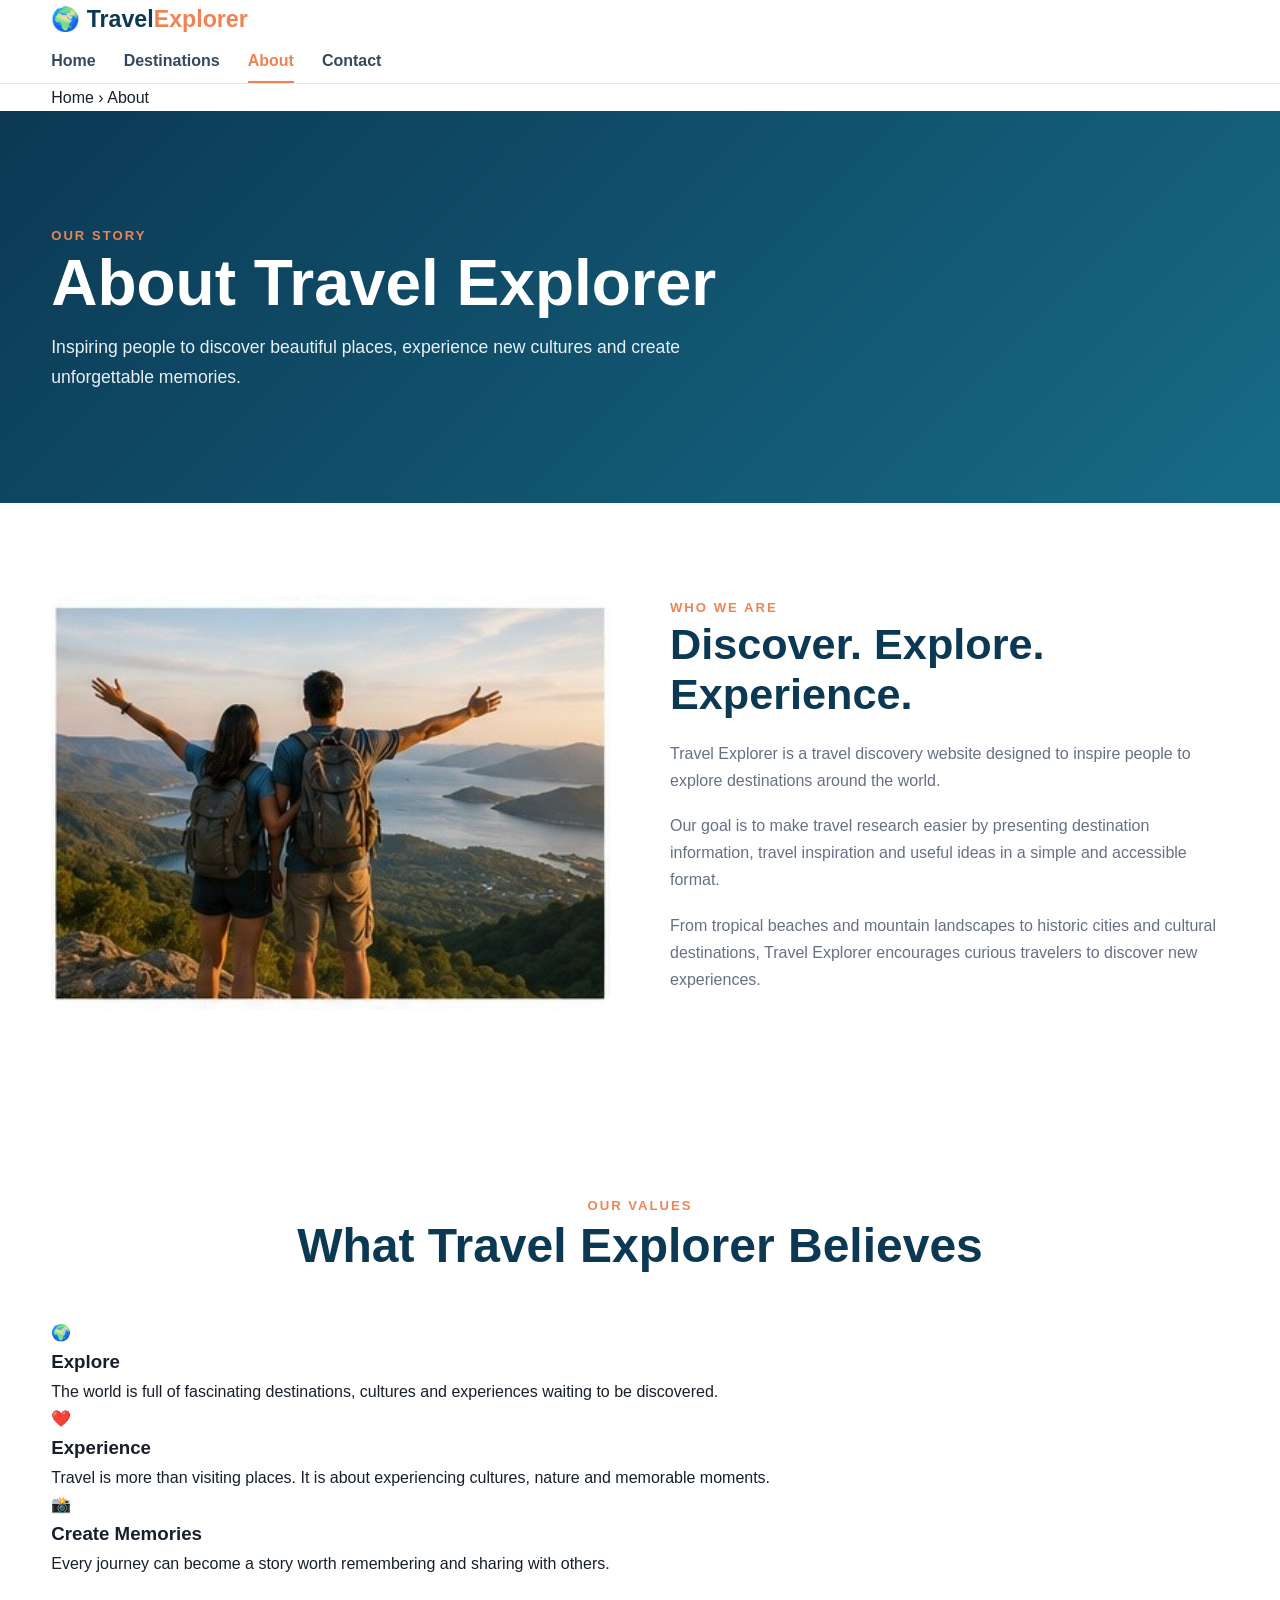
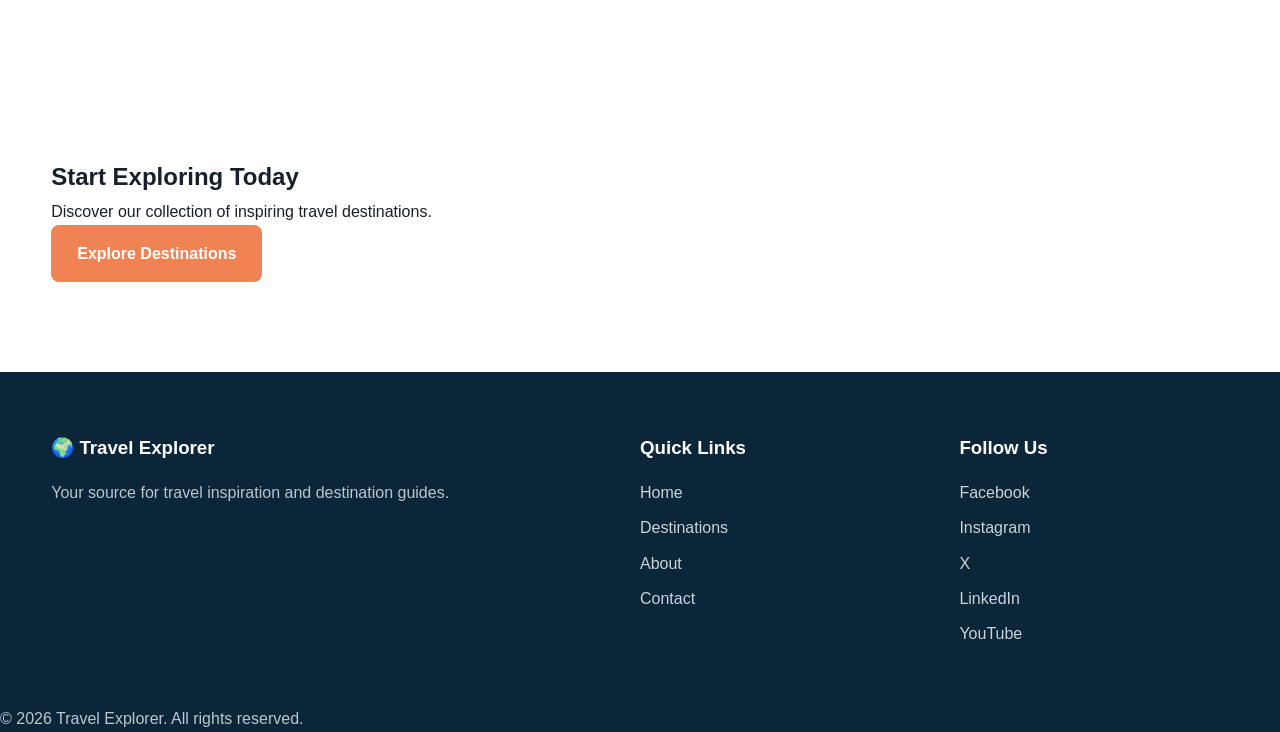
==== commit 1f118a17: "Revise About page content and metadata Updated title, meta descriptions, and added Open Graph and Tw" ====
--- a/about.html
+++ b/about.html
@@ -8,19 +8,16 @@
 <meta name="viewport"
       content="width=device-width, initial-scale=1.0">
 
-<title>About Travel Explorer | Travel Inspiration & Guides</title>
+<title>About Travel Explorer | Our Travel Mission</title>
 
 <meta name="description"
-      content="Learn about Travel Explorer, a travel website created to inspire people to explore beautiful destinations and discover unforgettable experiences.">
-
-<meta name="keywords"
-      content="about Travel Explorer, travel inspiration, travel guides, tourism">
+      content="Learn about Travel Explorer, a travel discovery website created to provide destination inspiration, travel guides and ideas for unforgettable journeys.">
 
 <meta name="robots"
       content="index, follow">
 
 <link rel="canonical"
-      href="https://your-domain.vercel.app/about.html">
+      href="https://project-rosy-delta-79.vercel.app/about.html">
 
 <link rel="icon"
       href="images/favicon.png">
@@ -28,28 +25,77 @@
 <link rel="stylesheet"
       href="style.css">
 
+
+<meta property="og:type"
+      content="website">
+
+<meta property="og:title"
+      content="About Travel Explorer">
+
+<meta property="og:description"
+      content="Learn more about Travel Explorer and our mission to inspire people to explore the world.">
+
+<meta property="og:url"
+      content="https://project-rosy-delta-79.vercel.app/about.html">
+
+<meta property="og:image"
+      content="https://project-rosy-delta-79.vercel.app/images/about-travel.jpg">
+
+
+<meta name="twitter:card"
+      content="summary_large_image">
+
+<meta name="twitter:title"
+      content="About Travel Explorer">
+
+<meta name="twitter:description"
+      content="Discover the story and mission behind Travel Explorer.">
+
+<meta name="twitter:image"
+      content="https://project-rosy-delta-79.vercel.app/images/about-travel.jpg">
+
+
+<script type="application/ld+json">
+
+{
+  "@context": "https://schema.org",
+  "@type": "AboutPage",
+  "name": "About Travel Explorer",
+  "url": "https://project-rosy-delta-79.vercel.app/about.html",
+  "description": "Information about Travel Explorer and its travel mission."
+}
+
+</script>
+
 </head>
 
 
 <body>
 
+
 <header class="header">
 
-<div class="container nav">
-
-<a href="index.html" class="logo">
-✈ Travel <span>Explorer</span>
-</a>
-
-<nav aria-label="Main Navigation">
-
-<a href="index.html">Home</a>
+<div class="container nav-container">
+
+<a href="index.html"
+   class="logo">
+
+🌍 Travel<span>Explorer</span>
+
+</a>
+
+<nav class="navbar">
+
+<a href="index.html">
+Home
+</a>
 
 <a href="destinations.html">
 Destinations
 </a>
 
-<a href="about.html" class="active">
+<a href="about.html"
+   class="active">
 About
 </a>
 
@@ -66,18 +112,35 @@
 
 <main>
 
+
+<div class="container breadcrumb">
+
+<a href="index.html">
+Home
+</a>
+
+<span>›</span>
+
+<span>About</span>
+
+</div>
+
+
 <section class="page-hero">
 
 <div class="container">
 
-<p class="section-label">
-ABOUT US
-</p>
-
-<h1>About Travel Explorer</h1>
-
-<p>
-Inspiring travelers to explore the world.
+<span class="section-label">
+OUR STORY
+</span>
+
+<h1>
+About Travel Explorer
+</h1>
+
+<p>
+Inspiring people to discover beautiful places,
+experience new cultures and create unforgettable memories.
 </p>
 
 </div>
@@ -92,7 +155,7 @@
 <div>
 
 <img src="images/about-travel.jpg"
-     alt="Travelers exploring a beautiful mountain landscape"
+     alt="Travelers exploring a beautiful destination"
      loading="lazy">
 
 </div>
@@ -100,28 +163,29 @@
 
 <div>
 
-<p class="section-label">
-OUR STORY
-</p>
-
-<h2>Explore the World With Us</h2>
-
-<p>
-Travel Explorer is a travel inspiration website created
-for people who love discovering new places and experiencing
-different cultures.
-</p>
-
-<p>
-Our goal is to make travel planning easier by providing
-useful information about popular destinations, beautiful
-places and travel experiences.
-</p>
-
-<p>
-Whether you dream of relaxing on a tropical beach,
-exploring historic cities or experiencing breathtaking
-mountains, Travel Explorer can help inspire your next trip.
+<span class="section-label">
+WHO WE ARE
+</span>
+
+<h2>
+Discover. Explore. Experience.
+</h2>
+
+<p>
+Travel Explorer is a travel discovery website designed
+to inspire people to explore destinations around the world.
+</p>
+
+<p>
+Our goal is to make travel research easier by presenting
+destination information, travel inspiration and useful
+ideas in a simple and accessible format.
+</p>
+
+<p>
+From tropical beaches and mountain landscapes to historic
+cities and cultural destinations, Travel Explorer encourages
+curious travelers to discover new experiences.
 </p>
 
 </div>
@@ -131,69 +195,79 @@
 </section>
 
 
-<section class="section light">
+<section class="section section-light">
 
 <div class="container">
 
 <div class="section-heading">
 
-<p class="section-label">
-OUR MISSION
-</p>
-
-<h2>Making Travel More Inspiring</h2>
-
-</div>
-
-
-<div class="features">
-
-<div class="feature">
-
-<div class="feature-icon">
-🌎
-</div>
-
-<h3>Explore</h3>
-
-<p>
-Discover amazing destinations and hidden travel
-inspiration around the world.
-</p>
-
-</div>
-
-
-<div class="feature">
-
-<div class="feature-icon">
+<span class="section-label">
+OUR VALUES
+</span>
+
+<h2>
+What Travel Explorer Believes
+</h2>
+
+</div>
+
+
+<div class="content-grid">
+
+
+<article class="info-card">
+
+<div class="icon">
+🌍
+</div>
+
+<h3>
+Explore
+</h3>
+
+<p>
+The world is full of fascinating destinations,
+cultures and experiences waiting to be discovered.
+</p>
+
+</article>
+
+
+<article class="info-card">
+
+<div class="icon">
 ❤️
 </div>
 
-<h3>Experience</h3>
-
-<p>
-Experience different cultures, landscapes and
-memorable adventures.
-</p>
-
-</div>
-
-
-<div class="feature">
-
-<div class="feature-icon">
-📷
-</div>
-
-<h3>Create Memories</h3>
-
-<p>
-Turn your journeys into unforgettable memories
-that last a lifetime.
-</p>
-
-</div>
+<h3>
+Experience
+</h3>
+
+<p>
+Travel is more than visiting places. It is about
+experiencing cultures, nature and memorable moments.
+</p>
+
+</article>
+
+
+<article class="info-card">
+
+<div class="icon">
+📸
+</div>
+
+<h3>
+Create Memories
+</h3>
+
+<p>
+Every journey can become a story worth remembering
+and sharing with others.
+</p>
+
+</article>
+
 
 </div>
 
@@ -201,6 +275,31 @@
 
 </section>
 
+
+<section class="section">
+
+<div class="container text-center">
+
+<h2>
+Start Exploring Today
+</h2>
+
+<p>
+Discover our collection of inspiring travel destinations.
+</p>
+
+<a href="destinations.html"
+   class="btn btn-primary">
+
+Explore Destinations
+
+</a>
+
+</div>
+
+</section>
+
+
 </main>
 
 
@@ -210,21 +309,29 @@
 
 <div>
 
-<h2>Travel Explorer</h2>
-
-<p>
-Explore. Discover. Create Memories.
-</p>
-
-</div>
-
-
-<div>
-
-<h3>Quick Links</h3>
+<h3>
+🌍 Travel Explorer
+</h3>
+
+<p>
+Your source for travel inspiration and destination guides.
+</p>
+
+</div>
+
+
+<div>
+
+<h3>
+Quick Links
+</h3>
 
 <a href="index.html">Home</a>
+
 <a href="destinations.html">Destinations</a>
+
+<a href="about.html">About</a>
+
 <a href="contact.html">Contact</a>
 
 </div>
@@ -232,19 +339,50 @@
 
 <div>
 
-<h3>Follow Us</h3>
-
-<a href="https://www.facebook.com/">Facebook</a>
-<a href="https://www.instagram.com/">Instagram</a>
-<a href="https://www.youtube.com/">YouTube</a>
-<a href="https://www.linkedin.com/">LinkedIn</a>
-
-</div>
-
-</div>
-
-
-<div class="copyright">
+<h3>
+Follow Us
+</h3>
+
+<div class="social-links">
+
+<a href="https://www.facebook.com/travelexplorer"
+   target="_blank"
+   rel="noopener noreferrer">
+Facebook
+</a>
+
+<a href="https://www.instagram.com/travelexplorer"
+   target="_blank"
+   rel="noopener noreferrer">
+Instagram
+</a>
+
+<a href="https://x.com/travelexplorer"
+   target="_blank"
+   rel="noopener noreferrer">
+X
+</a>
+
+<a href="https://www.linkedin.com/company/travelexplorer"
+   target="_blank"
+   rel="noopener noreferrer">
+LinkedIn
+</a>
+
+<a href="https://www.youtube.com/@travelexplorer"
+   target="_blank"
+   rel="noopener noreferrer">
+YouTube
+</a>
+
+</div>
+
+</div>
+
+</div>
+
+
+<div class="footer-bottom">
 
 <p>
 © 2026 Travel Explorer. All rights reserved.
@@ -253,6 +391,7 @@
 </div>
 
 </footer>
+
 
 </body>
 </html>
--- a/style.css
+++ b/style.css
@@ -1,10 +1,7 @@
-/* =====================================================
+/* ================================
    TRAVEL EXPLORER
-   SEO PRACTICAL PROJECT
-===================================================== */
-
-
-/* ================= RESET ================= */
+   SEO PROJECT WEBSITE
+================================ */
 
 * {
     margin: 0;
@@ -19,10 +16,16 @@
 
 
 body {
-    font-family: "Inter", sans-serif;
-    color: #172033;
+    font-family:
+        Arial,
+        Helvetica,
+        sans-serif;
+
+    line-height: 1.7;
+
+    color: #17202a;
+
     background: #ffffff;
-    line-height: 1.7;
 }
 
 
@@ -33,74 +36,39 @@
 
 
 a {
+    text-decoration: none;
     color: inherit;
-    text-decoration: none;
-}
-
-
-button,
-input,
-textarea {
-    font: inherit;
-}
-
-
-/* ================= VARIABLES ================= */
-
-:root {
-
-    --primary: #0f766e;
-    --primary-dark: #115e59;
-
-    --dark: #0f172a;
-    --text: #475569;
-
-    --light: #f8fafc;
-    --border: #e2e8f0;
-
-    --white: #ffffff;
-
-    --container: 1180px;
-
-}
-
-
-/* ================= CONTAINER ================= */
+}
+
 
 .container {
-
-    width: min(
-        calc(100% - 40px),
-        var(--container)
-    );
-
-    margin-inline: auto;
-
-}
-
-
-/* ================= HEADER ================= */
-
-.site-header {
-
+    width: min(1180px, 92%);
+
+    margin: auto;
+}
+
+
+/* ================================
+   HEADER
+================================ */
+
+.header {
     position: sticky;
 
     top: 0;
 
     z-index: 1000;
 
-    background: rgba(255,255,255,0.96);
-
-    backdrop-filter: blur(12px);
-
-    border-bottom: 1px solid var(--border);
-
-}
-
-
-.navbar {
-
-    min-height: 78px;
+    background: rgba(255, 255, 255, 0.96);
+
+    border-bottom: 1px solid #e8e8e8;
+
+    backdrop-filter: blur(10px);
+}
+
+
+.nav {
+    min-height: 76px;
 
     display: flex;
 
@@ -108,136 +76,89 @@
 
     justify-content: space-between;
 
+    gap: 30px;
 }
 
 
 .logo {
-
+    font-size: 1.45rem;
+
+    font-weight: 800;
+
+    color: #0b3954;
+
+    white-space: nowrap;
+}
+
+
+.logo span {
+    color: #ef8354;
+}
+
+
+nav {
     display: flex;
 
     align-items: center;
 
-    gap: 9px;
-
-    font-size: 21px;
-
-    font-weight: 800;
-
-    color: var(--dark);
-
-}
-
-
-.logo > span:last-child span {
-
-    color: var(--primary);
-
-}
-
-
-.logo-icon {
-
-    width: 40px;
-
-    height: 40px;
-
-    display: grid;
-
-    place-items: center;
-
-    border-radius: 10px;
-
-    background: var(--primary);
-
-    color: white;
-
-}
-
-
-.nav-links {
+    gap: 28px;
+}
+
+
+nav a {
+    font-weight: 600;
+
+    color: #34495e;
+
+    position: relative;
+
+    padding: 8px 0;
+
+    transition: 0.3s;
+}
+
+
+nav a:hover,
+nav a.active {
+    color: #ef8354;
+}
+
+
+nav a.active::after {
+    content: "";
+
+    position: absolute;
+
+    bottom: 0;
+
+    left: 0;
+
+    width: 100%;
+
+    height: 2px;
+
+    background: #ef8354;
+}
+
+
+/* ================================
+   HERO
+================================ */
+
+.hero {
+    min-height: 680px;
+
+    position: relative;
 
     display: flex;
 
     align-items: center;
 
-    gap: 30px;
-
-}
-
-
-.nav-links a {
-
-    color: #475569;
-
-    font-weight: 600;
-
-    font-size: 14px;
-
-}
-
-
-.nav-links a:hover,
-.nav-links a.active {
-
-    color: var(--primary);
-
-}
-
-
-.nav-button {
-
-    background: var(--primary);
-
-    color: white !important;
-
-    padding: 11px 18px;
-
-    border-radius: 8px;
-
-}
-
-
-.nav-button:hover {
-
-    background: var(--primary-dark);
-
-}
-
-
-.menu-toggle {
-
-    display: none;
-
-    border: none;
-
-    background: transparent;
-
-    font-size: 27px;
-
-    cursor: pointer;
-
-}
-
-
-/* ================= HERO ================= */
-
-.hero {
-
-    position: relative;
-
-    min-height: 680px;
-
-    display: flex;
-
-    align-items: center;
-
     overflow: hidden;
-
 }
 
 
 .hero-image {
-
     position: absolute;
 
     inset: 0;
@@ -247,12 +168,10 @@
     height: 100%;
 
     object-fit: cover;
-
 }
 
 
 .hero-overlay {
-
     position: absolute;
 
     inset: 0;
@@ -260,15 +179,17 @@
     background:
         linear-gradient(
             90deg,
-            rgba(15,23,42,.88),
-            rgba(15,23,42,.42),
-            rgba(15,23,42,.18)
+            rgba(0, 0, 0, 0.68),
+            rgba(0, 0, 0, 0.25),
+            rgba(0, 0, 0, 0.05)
         );
-
 }
 
 
 .hero-content {
+    width: min(1180px, 92%);
+
+    margin: auto;
 
     position: relative;
 
@@ -276,1114 +197,737 @@
 
     color: white;
 
-    padding-top: 50px;
-
+    max-width: 780px;
+}
+
+
+.eyebrow,
+.section-label {
+    font-size: 0.82rem;
+
+    letter-spacing: 2px;
+
+    font-weight: 800;
+
+    color: #ef8354;
+
+    margin-bottom: 10px;
 }
 
 
 .hero h1 {
-
-    max-width: 800px;
-
-    font-family: "Playfair Display", serif;
-
-    font-size: clamp(44px, 7vw, 78px);
-
-    line-height: 1.05;
-
-    margin: 18px 0;
-
-}
-
-
-.hero p {
-
-    max-width: 650px;
-
-    font-size: 19px;
-
-    color: #e2e8f0;
-
+    font-size: clamp(2.7rem, 6vw, 5rem);
+
+    line-height: 1.08;
+
+    margin-bottom: 25px;
+}
+
+
+.hero-content > p:not(.eyebrow) {
+    font-size: 1.15rem;
+
+    max-width: 680px;
+
+    color: #f1f1f1;
+
+    margin-bottom: 30px;
 }
 
 
 .hero-buttons {
-
     display: flex;
 
-    gap: 14px;
-
-    margin-top: 32px;
-
-}
-
-
-/* ================= BUTTONS ================= */
-
-.button {
-
-    display: inline-flex;
-
-    align-items: center;
-
-    justify-content: center;
-
-    padding: 13px 22px;
+    gap: 15px;
+
+    flex-wrap: wrap;
+}
+
+
+/* ================================
+   BUTTON
+================================ */
+
+.btn {
+    display: inline-block;
+
+    padding: 13px 24px;
 
     border-radius: 8px;
 
+    background: #ef8354;
+
+    color: white;
+
     font-weight: 700;
 
-    border: 1px solid transparent;
-
-    transition: .25s ease;
-
-}
-
-
-.button-primary {
-
-    background: var(--primary);
-
-    color: white;
-
-}
-
-
-.button-primary:hover {
-
-    background: var(--primary-dark);
-
+    border: 2px solid #ef8354;
+
+    transition: 0.3s;
+}
+
+
+.btn:hover {
     transform: translateY(-2px);
 
-}
-
-
-.button-dark {
-
-    background: var(--dark);
-
-    color: white;
-
-}
-
-
-.button-dark:hover {
-
-    background: var(--primary);
-
-}
-
-
-.button-outline {
-
-    border-color: rgba(255,255,255,.6);
-
-    color: white;
-
-}
-
-
-.button-outline:hover {
-
+    background: #df7042;
+
+    border-color: #df7042;
+}
+
+
+.btn-outline {
+    background: transparent;
+
+    border-color: white;
+}
+
+
+.btn-outline:hover {
     background: white;
 
-    color: var(--dark);
-
-}
-
-
-.center-button {
-
-    display: flex;
-
-    justify-content: center;
-
-    margin-top: 45px;
-
-}
-
-
-/* ================= SECTIONS ================= */
+    color: #17202a;
+}
+
+
+/* ================================
+   SECTIONS
+================================ */
 
 .section {
-
-    padding: 100px 0;
-
-}
-
-
-.section-light {
-
-    background: var(--light);
-
+    padding: 90px 0;
+}
+
+
+.light {
+    background: #f6f8fa;
+}
+
+
+.intro {
+    display: grid;
+
+    grid-template-columns: 1fr 1fr;
+
+    gap: 60px;
+
+    align-items: start;
+}
+
+
+.intro h2,
+.section-heading h2,
+.blog-content h2 {
+    font-size: clamp(2rem, 4vw, 3rem);
+
+    line-height: 1.15;
+
+    color: #0b3954;
+}
+
+
+.intro > p {
+    font-size: 1.08rem;
+
+    color: #5d6d7e;
 }
 
 
 .section-heading {
-
-    max-width: 750px;
-
-    margin: 0 auto 55px;
+    max-width: 700px;
+
+    margin: 0 auto 45px;
 
     text-align: center;
-
-}
-
-
-.section-heading h2,
-.content-reading h2 {
-
-    font-family: "Playfair Display", serif;
-
-    color: var(--dark);
-
-    font-size: clamp(32px, 4vw, 48px);
-
-    line-height: 1.2;
-
-    margin: 12px 0 18px;
-
-}
-
-
-.section-heading p {
-
-    color: var(--text);
-
-}
-
-
-.eyebrow {
-
-    display: inline-block;
-
-    color: var(--primary);
-
-    font-size: 12px;
-
-    font-weight: 800;
-
-    letter-spacing: 2px;
-
-}
-
-
-.eyebrow.light {
-
-    color: #a7f3d0;
-
-}
-
-
-/* ================= FEATURES ================= */
-
-.feature-grid {
-
+}
+
+
+.section-heading > p:last-child {
+    margin-top: 12px;
+
+    color: #667085;
+}
+
+
+/* ================================
+   CARDS
+================================ */
+
+.cards {
     display: grid;
 
     grid-template-columns:
         repeat(3, 1fr);
 
     gap: 25px;
-
-}
-
-
-.feature-card {
-
-    padding: 35px;
-
-    border: 1px solid var(--border);
-
-    border-radius: 14px;
-
+}
+
+
+.card {
     background: white;
 
-    transition: .25s ease;
-
-}
-
-
-.feature-card:hover {
-
-    transform: translateY(-5px);
+    border-radius: 15px;
+
+    overflow: hidden;
 
     box-shadow:
-        0 20px 40px rgba(15,23,42,.08);
-
-}
-
-
-.feature-icon {
-
-    width: 55px;
-
-    height: 55px;
-
-    display: grid;
-
-    place-items: center;
-
-    border-radius: 12px;
-
-    background: #ccfbf1;
-
-    font-size: 25px;
-
-    margin-bottom: 20px;
-
-}
-
-
-.feature-card h3 {
-
-    font-size: 20px;
+        0 8px 30px rgba(0, 0, 0, 0.07);
+
+    transition: 0.3s;
+}
+
+
+.card:hover {
+    transform: translateY(-7px);
+
+    box-shadow:
+        0 18px 40px rgba(0, 0, 0, 0.12);
+}
+
+
+.card img {
+    width: 100%;
+
+    height: 230px;
+
+    object-fit: cover;
+}
+
+
+.card-body {
+    padding: 25px;
+}
+
+
+.location {
+    color: #ef8354;
+
+    font-size: 0.78rem;
+
+    font-weight: 800;
+
+    letter-spacing: 1.5px;
+
+    margin-bottom: 5px;
+}
+
+
+.card h3 {
+    color: #0b3954;
+
+    font-size: 1.5rem;
 
     margin-bottom: 10px;
-
-    color: var(--dark);
-
-}
-
-
-.feature-card p {
-
-    color: var(--text);
-
-}
-
-
-/* ================= DESTINATION CARDS ================= */
-
-.destination-grid {
-
+}
+
+
+.card p {
+    color: #667085;
+
+    margin-bottom: 15px;
+}
+
+
+.card a {
+    color: #ef8354;
+
+    font-weight: 700;
+}
+
+
+/* ================================
+   FEATURES
+================================ */
+
+.features {
     display: grid;
 
     grid-template-columns:
         repeat(3, 1fr);
 
     gap: 25px;
-
-}
-
-
-.destination-card {
+}
+
+
+.feature {
+    text-align: center;
+
+    padding: 35px 25px;
+
+    border: 1px solid #e7eaee;
+
+    border-radius: 15px;
 
     background: white;
-
-    border: 1px solid var(--border);
-
-    border-radius: 15px;
-
-    overflow: hidden;
-
-    transition: .25s ease;
-
-}
-
-
-.destination-card:hover {
-
-    transform: translateY(-6px);
+}
+
+
+.feature-icon {
+    font-size: 2.7rem;
+
+    margin-bottom: 15px;
+}
+
+
+.feature h3 {
+    color: #0b3954;
+
+    margin-bottom: 10px;
+}
+
+
+.feature p {
+    color: #667085;
+}
+
+
+/* ================================
+   BLOG
+================================ */
+
+.blog-preview {
+    display: grid;
+
+    grid-template-columns: 1fr 1fr;
+
+    gap: 60px;
+
+    align-items: center;
+}
+
+
+.blog-image img {
+    width: 100%;
+
+    border-radius: 18px;
 
     box-shadow:
-        0 20px 45px rgba(15,23,42,.1);
-
-}
-
-
-.card-image {
-
-    height: 250px;
-
-    position: relative;
-
-}
-
-
-.card-image img {
-
-    width: 100%;
-
-    height: 100%;
-
-    object-fit: cover;
-
-}
-
-
-.card-badge {
-
-    position: absolute;
-
-    top: 15px;
-
-    left: 15px;
-
-    background: white;
-
-    color: var(--dark);
-
-    padding: 5px 10px;
-
-    border-radius: 20px;
-
-    font-size: 12px;
-
-    font-weight: 700;
-
-}
-
-
-.card-content {
-
-    padding: 25px;
-
-}
-
-
-.card-content h3 {
-
-    font-family: "Playfair Display", serif;
-
-    font-size: 26px;
-
-    color: var(--dark);
-
-    margin-bottom: 8px;
-
-}
-
-
-.card-content p {
-
-    color: var(--text);
-
-    margin-bottom: 18px;
-
-}
-
-
-.text-link {
-
-    color: var(--primary);
-
-    font-weight: 800;
-
-}
-
-
-.text-link:hover {
-
-    color: var(--primary-dark);
-
-}
-
-
-/* ================= CONTENT ================= */
-
-.content-reading {
-
-    max-width: 850px;
-
-    margin-inline: auto;
-
-}
-
-
-.content-reading h3 {
-
-    color: var(--dark);
-
-    font-size: 24px;
-
-    margin-top: 30px;
-
-    margin-bottom: 8px;
-
-}
-
-
-.content-reading p {
-
-    color: var(--text);
-
-    margin-bottom: 18px;
-
-}
-
-
-.content-reading a {
-
-    color: var(--primary);
-
-    font-weight: 700;
-
-}
-
-
-.content-reading a:hover {
-
-    text-decoration: underline;
-
-}
-
-
-/* ================= STATS ================= */
-
-.stats-section {
-
-    background: var(--dark);
-
-    color: white;
-
-    padding: 60px 0;
-
-}
-
-
-.stats-grid {
-
-    display: grid;
-
-    grid-template-columns:
-        repeat(4, 1fr);
-
-    gap: 30px;
-
-    text-align: center;
-
-}
-
-
-.stat strong {
-
-    display: block;
-
-    font-size: 38px;
-
-    color: #5eead4;
-
-}
-
-
-.stat span {
-
-    color: #cbd5e1;
-
-}
-
-
-/* ================= FAQ ================= */
-
-.faq {
-
-    max-width: 850px;
-
-    margin: auto;
-
-}
-
-
-details {
-
-    border-bottom: 1px solid var(--border);
-
-    padding: 20px 0;
-
-}
-
-
-summary {
-
-    cursor: pointer;
-
-    font-weight: 700;
-
-    color: var(--dark);
-
-}
-
-
-details p {
-
-    margin-top: 12px;
-
-    color: var(--text);
-
-}
-
-
-/* ================= PAGE HERO ================= */
+        0 15px 40px rgba(0, 0, 0, 0.12);
+}
+
+
+.blog-content h2 {
+    margin-bottom: 20px;
+}
+
+
+.blog-content p:not(.section-label) {
+    color: #667085;
+
+    margin-bottom: 25px;
+}
+
+
+/* ================================
+   PAGE HERO
+================================ */
 
 .page-hero {
-
-    padding: 120px 0;
-
-    text-align: center;
-
-    color: white;
+    padding: 110px 0;
 
     background:
         linear-gradient(
             135deg,
-            #0f172a,
-            #115e59
+            #0b3954,
+            #176b87
         );
 
+    color: white;
 }
 
 
 .page-hero h1 {
-
-    font-family: "Playfair Display", serif;
-
-    font-size: clamp(40px, 6vw, 65px);
-
-    margin: 15px 0;
-
-}
-
-
-.page-hero p {
-
+    font-size: clamp(2.5rem, 5vw, 4rem);
+
+    line-height: 1.1;
+
+    margin-bottom: 15px;
+}
+
+
+.page-hero p:not(.section-label) {
     max-width: 650px;
 
-    margin: auto;
-
-    color: #dbeafe;
-
-}
-
-
-/* ================= DETAIL HERO ================= */
-
-.detail-hero {
-
-    position: relative;
-
-    min-height: 500px;
-
-    display: flex;
+    font-size: 1.1rem;
+
+    color: #e8f1f5;
+}
+
+
+/* ================================
+   DESTINATIONS
+================================ */
+
+.destination-list {
+    display: grid;
+
+    gap: 55px;
+}
+
+
+.destination {
+    display: grid;
+
+    grid-template-columns: 1fr 1fr;
+
+    gap: 50px;
 
     align-items: center;
-
-    overflow: hidden;
-
-}
-
-
-.detail-hero > img {
-
-    position: absolute;
-
-    inset: 0;
-
+}
+
+
+.destination:nth-child(even) img {
+    order: 2;
+}
+
+
+.destination img {
     width: 100%;
 
-    height: 100%;
+    height: 360px;
 
     object-fit: cover;
 
-}
-
-
-.detail-overlay {
-
-    position: absolute;
-
-    inset: 0;
-
-    background:
-        rgba(15,23,42,.62);
-
-}
-
-
-.detail-content {
-
-    position: relative;
-
-    z-index: 2;
+    border-radius: 18px;
+
+    box-shadow:
+        0 15px 40px rgba(0, 0, 0, 0.1);
+}
+
+
+.destination h2 {
+    font-size: 2.4rem;
+
+    color: #0b3954;
+
+    margin-bottom: 15px;
+}
+
+
+.destination p:not(.location) {
+    color: #667085;
+
+    font-size: 1.05rem;
+}
+
+
+/* ================================
+   ABOUT
+================================ */
+
+.about-grid {
+    display: grid;
+
+    grid-template-columns: 1fr 1fr;
+
+    gap: 60px;
+
+    align-items: center;
+}
+
+
+.about-grid img {
+    width: 100%;
+
+    border-radius: 18px;
+}
+
+
+.about-grid h2 {
+    color: #0b3954;
+
+    font-size: 2.7rem;
+
+    line-height: 1.15;
+
+    margin-bottom: 20px;
+}
+
+
+.about-grid p:not(.section-label) {
+    color: #667085;
+
+    margin-bottom: 18px;
+}
+
+
+/* ================================
+   CONTACT
+================================ */
+
+.contact-grid {
+    display: grid;
+
+    grid-template-columns: 1fr 1fr;
+
+    gap: 60px;
+
+    align-items: start;
+}
+
+
+.contact-grid img {
+    width: 100%;
+
+    border-radius: 18px;
+}
+
+
+.contact-grid h2 {
+    color: #0b3954;
+
+    font-size: 2.5rem;
+
+    line-height: 1.15;
+
+    margin-bottom: 15px;
+}
+
+
+.contact-grid p {
+    color: #667085;
+
+    margin-bottom: 20px;
+}
+
+
+form {
+    display: grid;
+
+    gap: 10px;
+}
+
+
+label {
+    font-weight: 700;
+
+    color: #34495e;
+
+    margin-top: 8px;
+}
+
+
+input,
+textarea {
+    width: 100%;
+
+    padding: 14px 15px;
+
+    border: 1px solid #d5dce2;
+
+    border-radius: 8px;
+
+    font: inherit;
+
+    outline: none;
+}
+
+
+input:focus,
+textarea:focus {
+    border-color: #ef8354;
+
+    box-shadow:
+        0 0 0 3px rgba(239, 131, 84, 0.12);
+}
+
+
+textarea {
+    resize: vertical;
+}
+
+
+.contact-info {
+    display: grid;
+
+    grid-template-columns:
+        repeat(3, 1fr);
+
+    gap: 25px;
+}
+
+
+.contact-info > div {
+    background: white;
+
+    padding: 25px;
+
+    border-radius: 12px;
+
+    border: 1px solid #e5e7eb;
+}
+
+
+.contact-info h3 {
+    color: #0b3954;
+
+    margin-bottom: 8px;
+}
+
+
+/* ================================
+   FOOTER
+================================ */
+
+.footer {
+    background: #0b2638;
 
     color: white;
 
-}
-
-
-.detail-content h1 {
-
-    font-family: "Playfair Display", serif;
-
-    font-size: clamp(42px, 6vw, 68px);
-
-    margin: 15px 0;
-
-}
-
-
-.detail-content p {
-
-    max-width: 650px;
-
-    font-size: 18px;
-
-    color: #e2e8f0;
-
-}
-
-
-/* ================= ABOUT ================= */
-
-.about-grid {
-
+    padding-top: 60px;
+}
+
+
+.footer-grid {
     display: grid;
 
     grid-template-columns:
-        1fr 1fr;
-
-    gap: 70px;
-
-    align-items: center;
-
-}
-
-
-.about-image {
-
-    width: 100%;
-
-    height: 550px;
-
-    object-fit: cover;
-
-    border-radius: 16px;
-
-}
-
-
-/* ================= CONTACT ================= */
-
-.contact-grid {
-
-    display: grid;
-
-    grid-template-columns:
-        1fr 1fr;
-
-    gap: 70px;
-
-}
-
-
-.contact-item {
-
-    margin-top: 28px;
-
-}
-
-
-.contact-item strong {
-
+        2fr 1fr 1fr;
+
+    gap: 50px;
+
+    padding-bottom: 50px;
+}
+
+
+.footer h2 {
+    margin-bottom: 15px;
+}
+
+
+.footer h3 {
+    margin-bottom: 15px;
+}
+
+
+.footer p {
+    color: #b9c7d1;
+}
+
+
+.footer a {
     display: block;
 
-    color: var(--dark);
-
-    margin-bottom: 5px;
-
-}
-
-
-.contact-item address {
-
-    color: var(--text);
-
-    font-style: normal;
-
-}
-
-
-.contact-item a {
-
-    color: var(--primary);
-
-    font-weight: 700;
-
-}
-
-
-.contact-form-wrapper {
-
-    padding: 35px;
-
-    background: var(--light);
-
-    border-radius: 15px;
-
-    border: 1px solid var(--border);
-
-}
-
-
-.contact-form {
-
-    display: grid;
-
-    gap: 10px;
-
-}
-
-
-.contact-form label {
-
-    font-weight: 700;
-
-    color: var(--dark);
-
-    margin-top: 10px;
-
-}
-
-
-.contact-form input,
-.contact-form textarea {
-
-    width: 100%;
-
-    border: 1px solid var(--border);
-
-    border-radius: 8px;
-
-    padding: 13px 15px;
-
-    background: white;
-
-    outline: none;
-
-}
-
-
-.contact-form input:focus,
-.contact-form textarea:focus {
-
-    border-color: var(--primary);
-
-    box-shadow:
-        0 0 0 3px rgba(15,118,110,.1);
-
-}
-
-
-.form-message {
-
-    color: var(--primary);
-
-    font-weight: 600;
-
-    min-height: 25px;
-
-}
-
-
-/* ================= FOOTER ================= */
-
-.footer {
-
-    background: #020617;
-
-    color: #cbd5e1;
-
-    padding-top: 70px;
-
-}
-
-
-.footer-grid {
-
-    display: grid;
-
-    grid-template-columns:
-        1.4fr 1fr 1.2fr 1.2fr;
-
-    gap: 45px;
-
-    padding-bottom: 55px;
-
-}
-
-
-.footer-logo {
-
-    color: white;
-
-    margin-bottom: 20px;
-
-}
-
-
-.footer h3 {
-
-    color: white;
-
-    font-size: 16px;
-
-    margin-bottom: 18px;
-
-}
-
-
-.footer p {
-
-    color: #94a3b8;
-
-    max-width: 350px;
-
-}
-
-
-.footer a:not(.logo) {
-
-    display: block;
-
-    color: #94a3b8;
+    color: #c8d3da;
 
     margin-bottom: 8px;
 
-}
-
-
-.footer a:not(.logo):hover {
-
-    color: #5eead4;
-
-}
-
-
-.footer address {
-
-    font-style: normal;
-
-    color: #94a3b8;
-
-    margin-bottom: 12px;
-
-}
-
-
-.social-links {
-
-    display: flex;
-
-    flex-wrap: wrap;
-
-    gap: 8px;
-
-}
-
-
-.footer .social-links a {
-
-    display: inline-block;
-
-    padding: 7px 10px;
-
-    border: 1px solid #334155;
-
-    border-radius: 6px;
-
-    font-size: 12px;
-
-}
-
-
-.footer-bottom {
-
-    border-top: 1px solid #1e293b;
-
-    padding: 20px 0;
-
-}
-
-
-.footer-bottom p {
-
-    max-width: none;
-
+    transition: 0.3s;
+}
+
+
+.footer a:hover {
+    color: #ef8354;
+}
+
+
+.copyright {
     text-align: center;
 
-    font-size: 13px;
-
-}
-
-
-/* ================= RESPONSIVE ================= */
+    padding: 20px;
+
+    border-top: 1px solid rgba(255,255,255,0.1);
+}
+
+
+/* ================================
+   RESPONSIVE
+================================ */
 
 @media (max-width: 900px) {
 
-    .nav-links {
-
-        position: absolute;
-
-        top: 78px;
-
-        left: 0;
-
-        right: 0;
-
-        display: none;
-
+    .nav {
         flex-direction: column;
 
-        align-items: stretch;
-
-        gap: 0;
-
-        background: white;
-
-        border-bottom: 1px solid var(--border);
-
-        padding: 10px 20px 20px;
-
-    }
-
-
-    .nav-links.show {
-
-        display: flex;
-
-    }
-
-
-    .nav-links a {
-
-        padding: 13px 0;
-
-    }
-
-
-    .menu-toggle {
-
-        display: block;
-
-    }
-
-
-    .feature-grid,
-    .destination-grid {
-
+        padding: 18px 0;
+    }
+
+
+    nav {
+        gap: 18px;
+
+        flex-wrap: wrap;
+
+        justify-content: center;
+    }
+
+
+    .hero {
+        min-height: 600px;
+    }
+
+
+    .intro,
+    .blog-preview,
+    .about-grid,
+    .contact-grid,
+    .destination {
         grid-template-columns: 1fr;
 
-    }
-
-
-    .stats-grid {
-
-        grid-template-columns:
-            repeat(2, 1fr);
-
+        gap: 35px;
+    }
+
+
+    .destination:nth-child(even) img {
+        order: initial;
+    }
+
+
+    .cards,
+    .features {
+        grid-template-columns: repeat(2, 1fr);
+    }
+
+
+    .contact-info {
+        grid-template-columns: 1fr;
     }
 
 
     .footer-grid {
-
-        grid-template-columns:
-            repeat(2, 1fr);
-
-    }
-
-
-    .about-grid,
-    .contact-grid {
-
+        grid-template-columns: 1fr 1fr;
+    }
+
+}
+
+
+@media (max-width: 600px) {
+
+    .section {
+        padding: 65px 0;
+    }
+
+
+    .hero {
+        min-height: 570px;
+    }
+
+
+    .hero h1 {
+        font-size: 2.5rem;
+    }
+
+
+    .cards,
+    .features,
+    .footer-grid {
         grid-template-columns: 1fr;
-
-    }
-
-}
-
-
-@media (max-width: 600px) {
-
-    .container {
-
-        width: min(
-            calc(100% - 28px),
-            var(--container)
-        );
-
-    }
-
-
-    .section {
-
-        padding: 70px 0;
-
-    }
-
-
-    .hero {
-
-        min-height: 600px;
-
-    }
-
-
-    .hero h1 {
-
-        font-size: 44px;
-
-    }
-
-
-    .hero p {
-
-        font-size: 16px;
-
-    }
-
-
-    .hero-buttons {
-
-        flex-direction: column;
-
-        align-items: stretch;
-
-    }
-
-
-    .button {
-
-        width: 100%;
-
-    }
-
-
-    .stats-grid {
-
-        grid-template-columns: 1fr 1fr;
-
-    }
-
-
-    .footer-grid {
-
-        grid-template-columns: 1fr;
-
-    }
-
-
-    .about-image {
-
-        height: 400px;
-
-    }
-
-
-    .contact-form-wrapper {
-
-        padding: 22px;
-
-    }
-
-}
+    }
+
+
+    .destination img {
+        height: 280px;
+    }
+
+
+    .about-grid h2,
+    .contact-grid h2 {
+        font-size: 2rem;
+    }
+
+
+    .page-hero {
+        padding: 80px 0;
+    }
+
+}
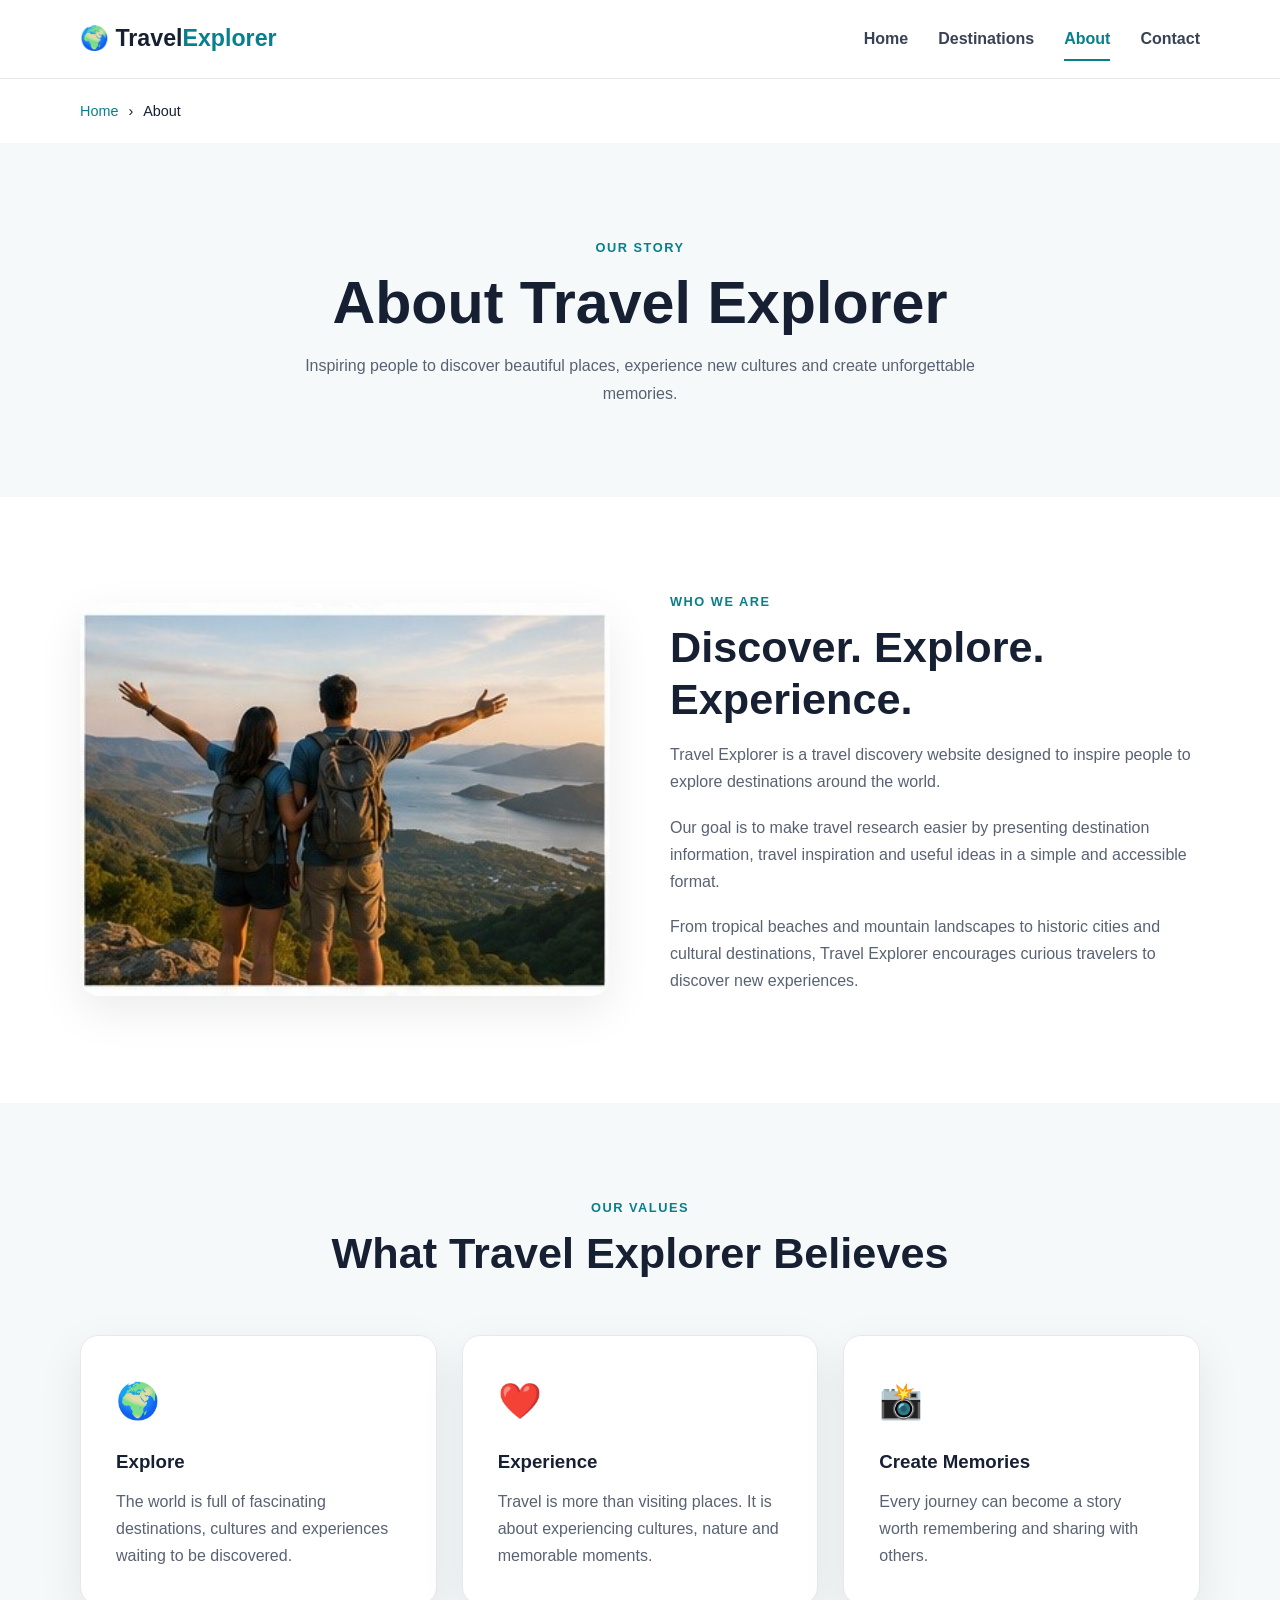
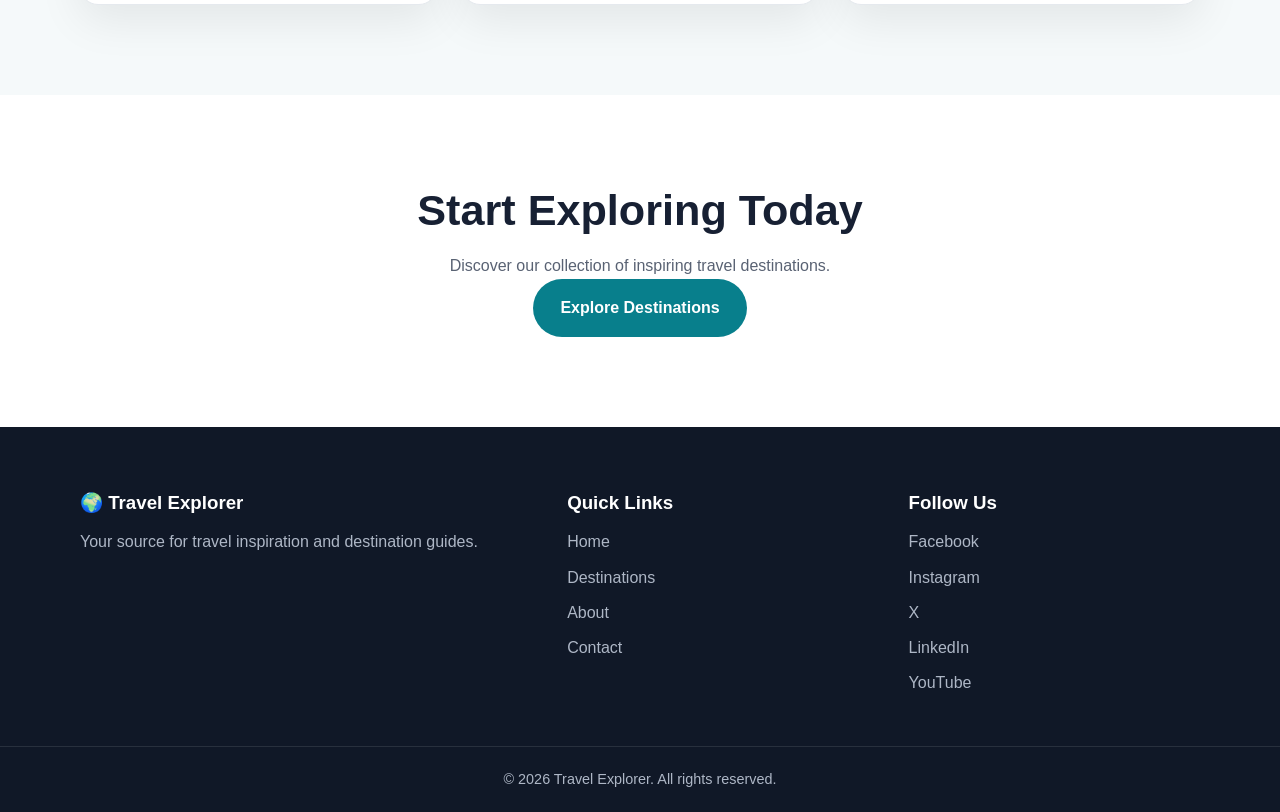
==== commit 0b7d666f: "Update URLs in about.html to new domain" ====
--- a/about.html
+++ b/about.html
@@ -17,7 +17,7 @@
       content="index, follow">
 
 <link rel="canonical"
-      href="https://project-rosy-delta-79.vercel.app/about.html">
+      href="https://shinchan111.github.io/project/about.html">
 
 <link rel="icon"
       href="images/favicon.png">
@@ -36,10 +36,10 @@
       content="Learn more about Travel Explorer and our mission to inspire people to explore the world.">
 
 <meta property="og:url"
-      content="https://project-rosy-delta-79.vercel.app/about.html">
+      content="https://shinchan111.github.io/project/about.html">
 
 <meta property="og:image"
-      content="https://project-rosy-delta-79.vercel.app/images/about-travel.jpg">
+      content="https://shinchan111.github.io/project/images/about-travel.jpg">
 
 
 <meta name="twitter:card"
@@ -52,7 +52,7 @@
       content="Discover the story and mission behind Travel Explorer.">
 
 <meta name="twitter:image"
-      content="https://project-rosy-delta-79.vercel.app/images/about-travel.jpg">
+      content="https://shinchan111.github.io/project/images/about-travel.jpg">
 
 
 <script type="application/ld+json">
@@ -61,7 +61,7 @@
   "@context": "https://schema.org",
   "@type": "AboutPage",
   "name": "About Travel Explorer",
-  "url": "https://project-rosy-delta-79.vercel.app/about.html",
+  "url": "https://shinchan111.github.io/project/about.html",
   "description": "Information about Travel Explorer and its travel mission."
 }
 
--- a/style.css
+++ b/style.css
@@ -1,7 +1,10 @@
-/* ================================
+/* =====================================================
    TRAVEL EXPLORER
-   SEO PROJECT WEBSITE
-================================ */
+   Responsive SEO Project Website
+===================================================== */
+
+
+/* ---------- RESET ---------- */
 
 * {
     margin: 0;
@@ -16,15 +19,9 @@
 
 
 body {
-    font-family:
-        Arial,
-        Helvetica,
-        sans-serif;
-
+    font-family: "Poppins", Arial, sans-serif;
     line-height: 1.7;
-
-    color: #17202a;
-
+    color: #172033;
     background: #ffffff;
 }
 
@@ -41,18 +38,48 @@
 }
 
 
+p {
+    color: #596273;
+}
+
+
+/* ---------- VARIABLES ---------- */
+
+:root {
+
+    --primary: #087f8c;
+    --primary-dark: #05636d;
+    --secondary: #f4a261;
+
+    --dark: #172033;
+    --text: #596273;
+
+    --light: #f5f9fa;
+    --white: #ffffff;
+
+    --border: #e5e9ee;
+
+    --shadow:
+        0 15px 45px rgba(0, 0, 0, 0.08);
+
+}
+
+
+/* ---------- CONTAINER ---------- */
+
 .container {
-    width: min(1180px, 92%);
+
+    width: min(1120px, 92%);
 
     margin: auto;
-}
-
-
-/* ================================
-   HEADER
-================================ */
+
+}
+
+
+/* ---------- HEADER ---------- */
 
 .header {
+
     position: sticky;
 
     top: 0;
@@ -61,14 +88,17 @@
 
     background: rgba(255, 255, 255, 0.96);
 
-    border-bottom: 1px solid #e8e8e8;
-
     backdrop-filter: blur(10px);
-}
-
-
-.nav {
-    min-height: 76px;
+
+    border-bottom:
+        1px solid var(--border);
+
+}
+
+
+.nav-container {
+
+    min-height: 78px;
 
     display: flex;
 
@@ -77,857 +107,980 @@
     justify-content: space-between;
 
     gap: 30px;
+
 }
 
 
 .logo {
+
     font-size: 1.45rem;
 
     font-weight: 800;
 
-    color: #0b3954;
-
-    white-space: nowrap;
+    color: var(--dark);
+
 }
 
 
 .logo span {
-    color: #ef8354;
-}
-
-
-nav {
+
+    color: var(--primary);
+
+}
+
+
+.navbar {
+
     display: flex;
 
     align-items: center;
 
-    gap: 28px;
-}
-
-
-nav a {
+    gap: 30px;
+
+}
+
+
+.navbar a {
+
+    position: relative;
+
     font-weight: 600;
 
-    color: #34495e;
-
-    position: relative;
-
-    padding: 8px 0;
+    color: #394254;
 
     transition: 0.3s;
-}
-
-
-nav a:hover,
-nav a.active {
-    color: #ef8354;
-}
-
-
-nav a.active::after {
+
+}
+
+
+.navbar a:hover,
+.navbar a.active {
+
+    color: var(--primary);
+
+}
+
+
+.navbar a.active::after {
+
     content: "";
 
     position: absolute;
 
-    bottom: 0;
-
     left: 0;
 
+    bottom: -8px;
+
     width: 100%;
 
     height: 2px;
 
-    background: #ef8354;
-}
-
-
-/* ================================
-   HERO
-================================ */
+    background: var(--primary);
+
+}
+
+
+/* ---------- HERO ---------- */
 
 .hero {
-    min-height: 680px;
-
-    position: relative;
+
+    min-height: 720px;
+
+    background-image:
+        url("images/hero-travel.jpg");
+
+    background-size: cover;
+
+    background-position: center;
+
+}
+
+
+.hero-overlay {
+
+    min-height: 720px;
 
     display: flex;
 
     align-items: center;
-
-    overflow: hidden;
-}
-
-
-.hero-image {
-    position: absolute;
-
-    inset: 0;
-
-    width: 100%;
-
-    height: 100%;
-
-    object-fit: cover;
-}
-
-
-.hero-overlay {
-    position: absolute;
-
-    inset: 0;
 
     background:
         linear-gradient(
             90deg,
-            rgba(0, 0, 0, 0.68),
-            rgba(0, 0, 0, 0.25),
-            rgba(0, 0, 0, 0.05)
+            rgba(0, 0, 0, 0.70),
+            rgba(0, 0, 0, 0.20)
         );
+
 }
 
 
 .hero-content {
-    width: min(1180px, 92%);
-
-    margin: auto;
-
-    position: relative;
-
-    z-index: 2;
 
     color: white;
 
-    max-width: 780px;
-}
-
-
-.eyebrow,
+    max-width: 800px;
+
+}
+
+
+.hero-label {
+
+    display: inline-block;
+
+    margin-bottom: 20px;
+
+    font-size: 0.85rem;
+
+    letter-spacing: 2px;
+
+    font-weight: 700;
+
+}
+
+
+.hero h1 {
+
+    color: white;
+
+    font-size: clamp(2.4rem, 6vw, 4.8rem);
+
+    line-height: 1.1;
+
+    margin-bottom: 25px;
+
+}
+
+
+.hero p {
+
+    color: white;
+
+    max-width: 700px;
+
+    font-size: 1.08rem;
+
+    margin-bottom: 35px;
+
+}
+
+
+/* ---------- BUTTONS ---------- */
+
+.hero-buttons {
+
+    display: flex;
+
+    flex-wrap: wrap;
+
+    gap: 15px;
+
+}
+
+
+.btn {
+
+    display: inline-block;
+
+    padding: 13px 25px;
+
+    border-radius: 50px;
+
+    font-weight: 700;
+
+    border: 2px solid transparent;
+
+    transition: 0.3s;
+
+}
+
+
+.btn-primary {
+
+    background: var(--primary);
+
+    color: white;
+
+}
+
+
+.btn-primary:hover {
+
+    background: var(--primary-dark);
+
+    transform: translateY(-2px);
+
+}
+
+
+.btn-outline {
+
+    border-color: white;
+
+    color: white;
+
+}
+
+
+.btn-outline:hover {
+
+    background: white;
+
+    color: var(--dark);
+
+}
+
+
+.btn-light {
+
+    background: white;
+
+    color: var(--primary);
+
+}
+
+
+/* ---------- SECTIONS ---------- */
+
+.section {
+
+    padding: 90px 0;
+
+}
+
+
+.section-light {
+
+    background: var(--light);
+
+}
+
+
+.section-heading {
+
+    max-width: 720px;
+
+    text-align: center;
+
+    margin: 0 auto 55px;
+
+}
+
+
 .section-label {
-    font-size: 0.82rem;
-
-    letter-spacing: 2px;
+
+    display: inline-block;
+
+    color: var(--primary);
 
     font-weight: 800;
 
-    color: #ef8354;
+    letter-spacing: 1.5px;
+
+    font-size: 0.8rem;
 
     margin-bottom: 10px;
-}
-
-
-.hero h1 {
-    font-size: clamp(2.7rem, 6vw, 5rem);
-
-    line-height: 1.08;
-
-    margin-bottom: 25px;
-}
-
-
-.hero-content > p:not(.eyebrow) {
-    font-size: 1.15rem;
-
-    max-width: 680px;
-
-    color: #f1f1f1;
-
-    margin-bottom: 30px;
-}
-
-
-.hero-buttons {
-    display: flex;
-
-    gap: 15px;
-
-    flex-wrap: wrap;
-}
-
-
-/* ================================
-   BUTTON
-================================ */
-
-.btn {
-    display: inline-block;
-
-    padding: 13px 24px;
-
-    border-radius: 8px;
-
-    background: #ef8354;
-
-    color: white;
-
-    font-weight: 700;
-
-    border: 2px solid #ef8354;
-
-    transition: 0.3s;
-}
-
-
-.btn:hover {
-    transform: translateY(-2px);
-
-    background: #df7042;
-
-    border-color: #df7042;
-}
-
-
-.btn-outline {
-    background: transparent;
-
-    border-color: white;
-}
-
-
-.btn-outline:hover {
-    background: white;
-
-    color: #17202a;
-}
-
-
-/* ================================
-   SECTIONS
-================================ */
-
-.section {
-    padding: 90px 0;
-}
-
-
-.light {
-    background: #f6f8fa;
-}
-
-
-.intro {
-    display: grid;
-
-    grid-template-columns: 1fr 1fr;
-
-    gap: 60px;
-
-    align-items: start;
-}
-
-
-.intro h2,
-.section-heading h2,
-.blog-content h2 {
-    font-size: clamp(2rem, 4vw, 3rem);
-
-    line-height: 1.15;
-
-    color: #0b3954;
-}
-
-
-.intro > p {
-    font-size: 1.08rem;
-
-    color: #5d6d7e;
-}
-
-
-.section-heading {
-    max-width: 700px;
-
-    margin: 0 auto 45px;
-
-    text-align: center;
-}
-
-
-.section-heading > p:last-child {
-    margin-top: 12px;
-
-    color: #667085;
-}
-
-
-/* ================================
-   CARDS
-================================ */
-
-.cards {
+
+}
+
+
+h2 {
+
+    color: var(--dark);
+
+    font-size: clamp(1.8rem, 4vw, 2.7rem);
+
+    line-height: 1.2;
+
+    margin-bottom: 15px;
+
+}
+
+
+h3 {
+
+    color: var(--dark);
+
+    margin-bottom: 10px;
+
+}
+
+
+/* ---------- CONTENT CARDS ---------- */
+
+.content-grid {
+
     display: grid;
 
     grid-template-columns:
         repeat(3, 1fr);
 
     gap: 25px;
-}
-
-
-.card {
+
+}
+
+
+.info-card {
+
     background: white;
 
-    border-radius: 15px;
-
-    overflow: hidden;
-
-    box-shadow:
-        0 8px 30px rgba(0, 0, 0, 0.07);
-
-    transition: 0.3s;
-}
-
-
-.card:hover {
-    transform: translateY(-7px);
-
-    box-shadow:
-        0 18px 40px rgba(0, 0, 0, 0.12);
-}
-
-
-.card img {
-    width: 100%;
-
-    height: 230px;
-
-    object-fit: cover;
-}
-
-
-.card-body {
-    padding: 25px;
-}
-
-
-.location {
-    color: #ef8354;
-
-    font-size: 0.78rem;
-
-    font-weight: 800;
-
-    letter-spacing: 1.5px;
-
-    margin-bottom: 5px;
-}
-
-
-.card h3 {
-    color: #0b3954;
-
-    font-size: 1.5rem;
-
-    margin-bottom: 10px;
-}
-
-
-.card p {
-    color: #667085;
+    padding: 35px;
+
+    border-radius: 18px;
+
+    box-shadow: var(--shadow);
+
+    border:
+        1px solid var(--border);
+
+}
+
+
+.icon {
+
+    font-size: 2.2rem;
 
     margin-bottom: 15px;
-}
-
-
-.card a {
-    color: #ef8354;
-
-    font-weight: 700;
-}
-
-
-/* ================================
-   FEATURES
-================================ */
-
-.features {
+
+}
+
+
+/* ---------- DESTINATIONS ---------- */
+
+.destination-grid {
+
     display: grid;
 
     grid-template-columns:
         repeat(3, 1fr);
 
     gap: 25px;
-}
-
-
-.feature {
+
+}
+
+
+.destination-card {
+
+    overflow: hidden;
+
+    background: white;
+
+    border-radius: 18px;
+
+    box-shadow: var(--shadow);
+
+    transition: 0.3s;
+
+}
+
+
+.destination-card:hover {
+
+    transform: translateY(-7px);
+
+}
+
+
+.destination-card img {
+
+    width: 100%;
+
+    height: 240px;
+
+    object-fit: cover;
+
+}
+
+
+.destination-content {
+
+    padding: 25px;
+
+}
+
+
+.destination-content > span {
+
+    color: var(--primary);
+
+    font-size: 0.85rem;
+
+    font-weight: 700;
+
+}
+
+
+.destination-content h3 {
+
+    font-size: 1.4rem;
+
+    margin: 7px 0;
+
+}
+
+
+.destination-content a {
+
+    display: inline-block;
+
+    margin-top: 15px;
+
+    color: var(--primary);
+
+    font-weight: 700;
+
+}
+
+
+/* ---------- GUIDE ---------- */
+
+.guide-grid {
+
+    display: grid;
+
+    grid-template-columns:
+        1fr 1fr;
+
+    align-items: center;
+
+    gap: 60px;
+
+}
+
+
+.guide-image img {
+
+    width: 100%;
+
+    border-radius: 20px;
+
+    box-shadow: var(--shadow);
+
+}
+
+
+.guide-content p {
+
+    margin-bottom: 18px;
+
+}
+
+
+/* ---------- CTA ---------- */
+
+.cta {
+
+    padding: 80px 0;
+
     text-align: center;
-
-    padding: 35px 25px;
-
-    border: 1px solid #e7eaee;
-
-    border-radius: 15px;
-
-    background: white;
-}
-
-
-.feature-icon {
-    font-size: 2.7rem;
-
-    margin-bottom: 15px;
-}
-
-
-.feature h3 {
-    color: #0b3954;
-
-    margin-bottom: 10px;
-}
-
-
-.feature p {
-    color: #667085;
-}
-
-
-/* ================================
-   BLOG
-================================ */
-
-.blog-preview {
-    display: grid;
-
-    grid-template-columns: 1fr 1fr;
-
-    gap: 60px;
-
-    align-items: center;
-}
-
-
-.blog-image img {
-    width: 100%;
-
-    border-radius: 18px;
-
-    box-shadow:
-        0 15px 40px rgba(0, 0, 0, 0.12);
-}
-
-
-.blog-content h2 {
-    margin-bottom: 20px;
-}
-
-
-.blog-content p:not(.section-label) {
-    color: #667085;
-
-    margin-bottom: 25px;
-}
-
-
-/* ================================
-   PAGE HERO
-================================ */
-
-.page-hero {
-    padding: 110px 0;
 
     background:
         linear-gradient(
             135deg,
-            #0b3954,
-            #176b87
+            var(--primary),
+            #064e59
         );
 
+}
+
+
+.cta h2 {
+
     color: white;
+
+}
+
+
+.cta p {
+
+    color: rgba(255,255,255,0.85);
+
+    max-width: 650px;
+
+    margin: 0 auto 25px;
+
+}
+
+
+/* ---------- PAGE HERO ---------- */
+
+.page-hero {
+
+    padding: 90px 0;
+
+    text-align: center;
+
+    background: var(--light);
+
 }
 
 
 .page-hero h1 {
-    font-size: clamp(2.5rem, 5vw, 4rem);
-
-    line-height: 1.1;
+
+    font-size: clamp(2.2rem, 5vw, 3.7rem);
+
+    line-height: 1.15;
 
     margin-bottom: 15px;
-}
-
-
-.page-hero p:not(.section-label) {
-    max-width: 650px;
-
-    font-size: 1.1rem;
-
-    color: #e8f1f5;
-}
-
-
-/* ================================
-   DESTINATIONS
-================================ */
-
-.destination-list {
+
+}
+
+
+.page-hero p {
+
+    max-width: 700px;
+
+    margin: auto;
+
+}
+
+
+/* ---------- BREADCRUMB ---------- */
+
+.breadcrumb {
+
+    display: flex;
+
+    gap: 10px;
+
+    padding: 20px 0;
+
+    font-size: 0.9rem;
+
+}
+
+
+.breadcrumb a {
+
+    color: var(--primary);
+
+}
+
+
+/* ---------- DESTINATION DETAILS ---------- */
+
+.destination-detail {
+
     display: grid;
 
-    gap: 55px;
-}
-
-
-.destination {
+    grid-template-columns:
+        0.9fr 1.1fr;
+
+    gap: 50px;
+
+    align-items: center;
+
+    padding: 50px 0;
+
+    border-bottom:
+        1px solid var(--border);
+
+}
+
+
+.destination-detail img {
+
+    width: 100%;
+
+    height: 360px;
+
+    object-fit: cover;
+
+    border-radius: 20px;
+
+    box-shadow: var(--shadow);
+
+}
+
+
+.destination-detail p {
+
+    margin-bottom: 15px;
+
+}
+
+
+/* ---------- ABOUT ---------- */
+
+.about-grid {
+
     display: grid;
 
-    grid-template-columns: 1fr 1fr;
+    grid-template-columns:
+        1fr 1fr;
+
+    align-items: center;
+
+    gap: 60px;
+
+}
+
+
+.about-grid img {
+
+    width: 100%;
+
+    border-radius: 20px;
+
+    box-shadow: var(--shadow);
+
+}
+
+
+.about-grid p {
+
+    margin-bottom: 18px;
+
+}
+
+
+/* ---------- CONTACT ---------- */
+
+.contact-grid {
+
+    display: grid;
+
+    grid-template-columns:
+        1fr 1fr;
+
+    gap: 60px;
+
+}
+
+
+.contact-grid > div > img {
+
+    width: 100%;
+
+    height: 320px;
+
+    object-fit: cover;
+
+    border-radius: 20px;
+
+    margin-bottom: 25px;
+
+}
+
+
+.contact-info {
+
+    margin-top: 30px;
+
+}
+
+
+.contact-info > div {
+
+    padding: 18px 0;
+
+    border-bottom:
+        1px solid var(--border);
+
+}
+
+
+.contact-info strong {
+
+    color: var(--dark);
+
+}
+
+
+.contact-info a {
+
+    color: var(--primary);
+
+    font-weight: 600;
+
+}
+
+
+/* ---------- FORM ---------- */
+
+.contact-form {
+
+    padding: 35px;
+
+    background: var(--light);
+
+    border-radius: 20px;
+
+}
+
+
+.contact-form label {
+
+    display: block;
+
+    margin: 15px 0 7px;
+
+    font-weight: 600;
+
+}
+
+
+.contact-form input,
+.contact-form textarea {
+
+    width: 100%;
+
+    padding: 14px 16px;
+
+    border:
+        1px solid var(--border);
+
+    border-radius: 10px;
+
+    background: white;
+
+    font-family: inherit;
+
+    font-size: 1rem;
+
+    outline: none;
+
+}
+
+
+.contact-form input:focus,
+.contact-form textarea:focus {
+
+    border-color: var(--primary);
+
+    box-shadow:
+        0 0 0 3px rgba(8,127,140,0.1);
+
+}
+
+
+.contact-form textarea {
+
+    resize: vertical;
+
+}
+
+
+.contact-form button {
+
+    border: none;
+
+    cursor: pointer;
+
+    margin-top: 20px;
+
+}
+
+
+/* ---------- TEXT CENTER ---------- */
+
+.text-center {
+
+    text-align: center;
+
+}
+
+
+/* ---------- FOOTER ---------- */
+
+.footer {
+
+    background: #101827;
+
+    color: white;
+
+    padding-top: 60px;
+
+}
+
+
+.footer-grid {
+
+    display: grid;
+
+    grid-template-columns:
+        1.5fr 1fr 1fr;
 
     gap: 50px;
 
-    align-items: center;
-}
-
-
-.destination:nth-child(even) img {
-    order: 2;
-}
-
-
-.destination img {
-    width: 100%;
-
-    height: 360px;
-
-    object-fit: cover;
-
-    border-radius: 18px;
-
-    box-shadow:
-        0 15px 40px rgba(0, 0, 0, 0.1);
-}
-
-
-.destination h2 {
-    font-size: 2.4rem;
-
-    color: #0b3954;
-
-    margin-bottom: 15px;
-}
-
-
-.destination p:not(.location) {
-    color: #667085;
-
-    font-size: 1.05rem;
-}
-
-
-/* ================================
-   ABOUT
-================================ */
-
-.about-grid {
-    display: grid;
-
-    grid-template-columns: 1fr 1fr;
-
-    gap: 60px;
-
-    align-items: center;
-}
-
-
-.about-grid img {
-    width: 100%;
-
-    border-radius: 18px;
-}
-
-
-.about-grid h2 {
-    color: #0b3954;
-
-    font-size: 2.7rem;
-
-    line-height: 1.15;
-
-    margin-bottom: 20px;
-}
-
-
-.about-grid p:not(.section-label) {
-    color: #667085;
-
-    margin-bottom: 18px;
-}
-
-
-/* ================================
-   CONTACT
-================================ */
-
-.contact-grid {
-    display: grid;
-
-    grid-template-columns: 1fr 1fr;
-
-    gap: 60px;
-
-    align-items: start;
-}
-
-
-.contact-grid img {
-    width: 100%;
-
-    border-radius: 18px;
-}
-
-
-.contact-grid h2 {
-    color: #0b3954;
-
-    font-size: 2.5rem;
-
-    line-height: 1.15;
-
-    margin-bottom: 15px;
-}
-
-
-.contact-grid p {
-    color: #667085;
-
-    margin-bottom: 20px;
-}
-
-
-form {
-    display: grid;
-
-    gap: 10px;
-}
-
-
-label {
-    font-weight: 700;
-
-    color: #34495e;
-
-    margin-top: 8px;
-}
-
-
-input,
-textarea {
-    width: 100%;
-
-    padding: 14px 15px;
-
-    border: 1px solid #d5dce2;
-
-    border-radius: 8px;
-
-    font: inherit;
-
-    outline: none;
-}
-
-
-input:focus,
-textarea:focus {
-    border-color: #ef8354;
-
-    box-shadow:
-        0 0 0 3px rgba(239, 131, 84, 0.12);
-}
-
-
-textarea {
-    resize: vertical;
-}
-
-
-.contact-info {
-    display: grid;
-
-    grid-template-columns:
-        repeat(3, 1fr);
-
-    gap: 25px;
-}
-
-
-.contact-info > div {
-    background: white;
-
-    padding: 25px;
-
-    border-radius: 12px;
-
-    border: 1px solid #e5e7eb;
-}
-
-
-.contact-info h3 {
-    color: #0b3954;
-
-    margin-bottom: 8px;
-}
-
-
-/* ================================
-   FOOTER
-================================ */
-
-.footer {
-    background: #0b2638;
+    padding-bottom: 50px;
+
+}
+
+
+.footer h3 {
 
     color: white;
 
-    padding-top: 60px;
-}
-
-
-.footer-grid {
-    display: grid;
-
-    grid-template-columns:
-        2fr 1fr 1fr;
-
-    gap: 50px;
-
-    padding-bottom: 50px;
-}
-
-
-.footer h2 {
-    margin-bottom: 15px;
-}
-
-
-.footer h3 {
-    margin-bottom: 15px;
 }
 
 
 .footer p {
-    color: #b9c7d1;
-}
-
-
-.footer a {
+
+    color: #aeb7c6;
+
+}
+
+
+.footer-grid > div > a {
+
     display: block;
 
-    color: #c8d3da;
-
-    margin-bottom: 8px;
-
-    transition: 0.3s;
-}
-
-
-.footer a:hover {
-    color: #ef8354;
-}
-
-
-.copyright {
+    color: #aeb7c6;
+
+    margin: 8px 0;
+
+}
+
+
+.footer-grid > div > a:hover {
+
+    color: white;
+
+}
+
+
+.social-links {
+
+    display: flex;
+
+    flex-direction: column;
+
+    gap: 8px;
+
+}
+
+
+.social-links a {
+
+    color: #aeb7c6;
+
+}
+
+
+.social-links a:hover {
+
+    color: white;
+
+}
+
+
+.footer-bottom {
+
+    padding: 20px;
+
     text-align: center;
 
-    padding: 20px;
-
-    border-top: 1px solid rgba(255,255,255,0.1);
-}
-
-
-/* ================================
-   RESPONSIVE
-================================ */
+    border-top:
+        1px solid rgba(255,255,255,0.1);
+
+}
+
+
+.footer-bottom p {
+
+    margin: 0;
+
+    font-size: 0.9rem;
+
+}
+
+
+/* ---------- RESPONSIVE ---------- */
 
 @media (max-width: 900px) {
 
-    .nav {
+    .content-grid,
+    .destination-grid {
+
+        grid-template-columns:
+            repeat(2, 1fr);
+
+    }
+
+
+    .guide-grid,
+    .about-grid,
+    .contact-grid {
+
+        grid-template-columns: 1fr;
+
+    }
+
+
+    .destination-detail {
+
+        grid-template-columns: 1fr;
+
+    }
+
+
+    .footer-grid {
+
+        grid-template-columns:
+            1fr 1fr;
+
+    }
+
+}
+
+
+@media (max-width: 650px) {
+
+    .nav-container {
+
         flex-direction: column;
 
         padding: 18px 0;
+
     }
 
 
-    nav {
-        gap: 18px;
+    .navbar {
+
+        gap: 16px;
 
         flex-wrap: wrap;
 
         justify-content: center;
+
     }
 
 
-    .hero {
-        min-height: 600px;
+    .navbar a {
+
+        font-size: 0.9rem;
+
     }
 
 
-    .intro,
-    .blog-preview,
-    .about-grid,
-    .contact-grid,
-    .destination {
+    .hero,
+    .hero-overlay {
+
+        min-height: 620px;
+
+    }
+
+
+    .section {
+
+        padding: 65px 0;
+
+    }
+
+
+    .content-grid,
+    .destination-grid,
+    .footer-grid {
+
         grid-template-columns: 1fr;
 
-        gap: 35px;
     }
 
 
-    .destination:nth-child(even) img {
-        order: initial;
+    .destination-detail img {
+
+        height: 270px;
+
     }
 
-
-    .cards,
-    .features {
-        grid-template-columns: repeat(2, 1fr);
-    }
-
-
-    .contact-info {
-        grid-template-columns: 1fr;
-    }
-
-
-    .footer-grid {
-        grid-template-columns: 1fr 1fr;
-    }
-
-}
-
-
-@media (max-width: 600px) {
-
-    .section {
-        padding: 65px 0;
-    }
-
-
-    .hero {
-        min-height: 570px;
-    }
-
-
-    .hero h1 {
-        font-size: 2.5rem;
-    }
-
-
-    .cards,
-    .features,
-    .footer-grid {
-        grid-template-columns: 1fr;
-    }
-
-
-    .destination img {
-        height: 280px;
-    }
-
-
-    .about-grid h2,
-    .contact-grid h2 {
-        font-size: 2rem;
-    }
-
-
-    .page-hero {
-        padding: 80px 0;
-    }
-
-}
+}
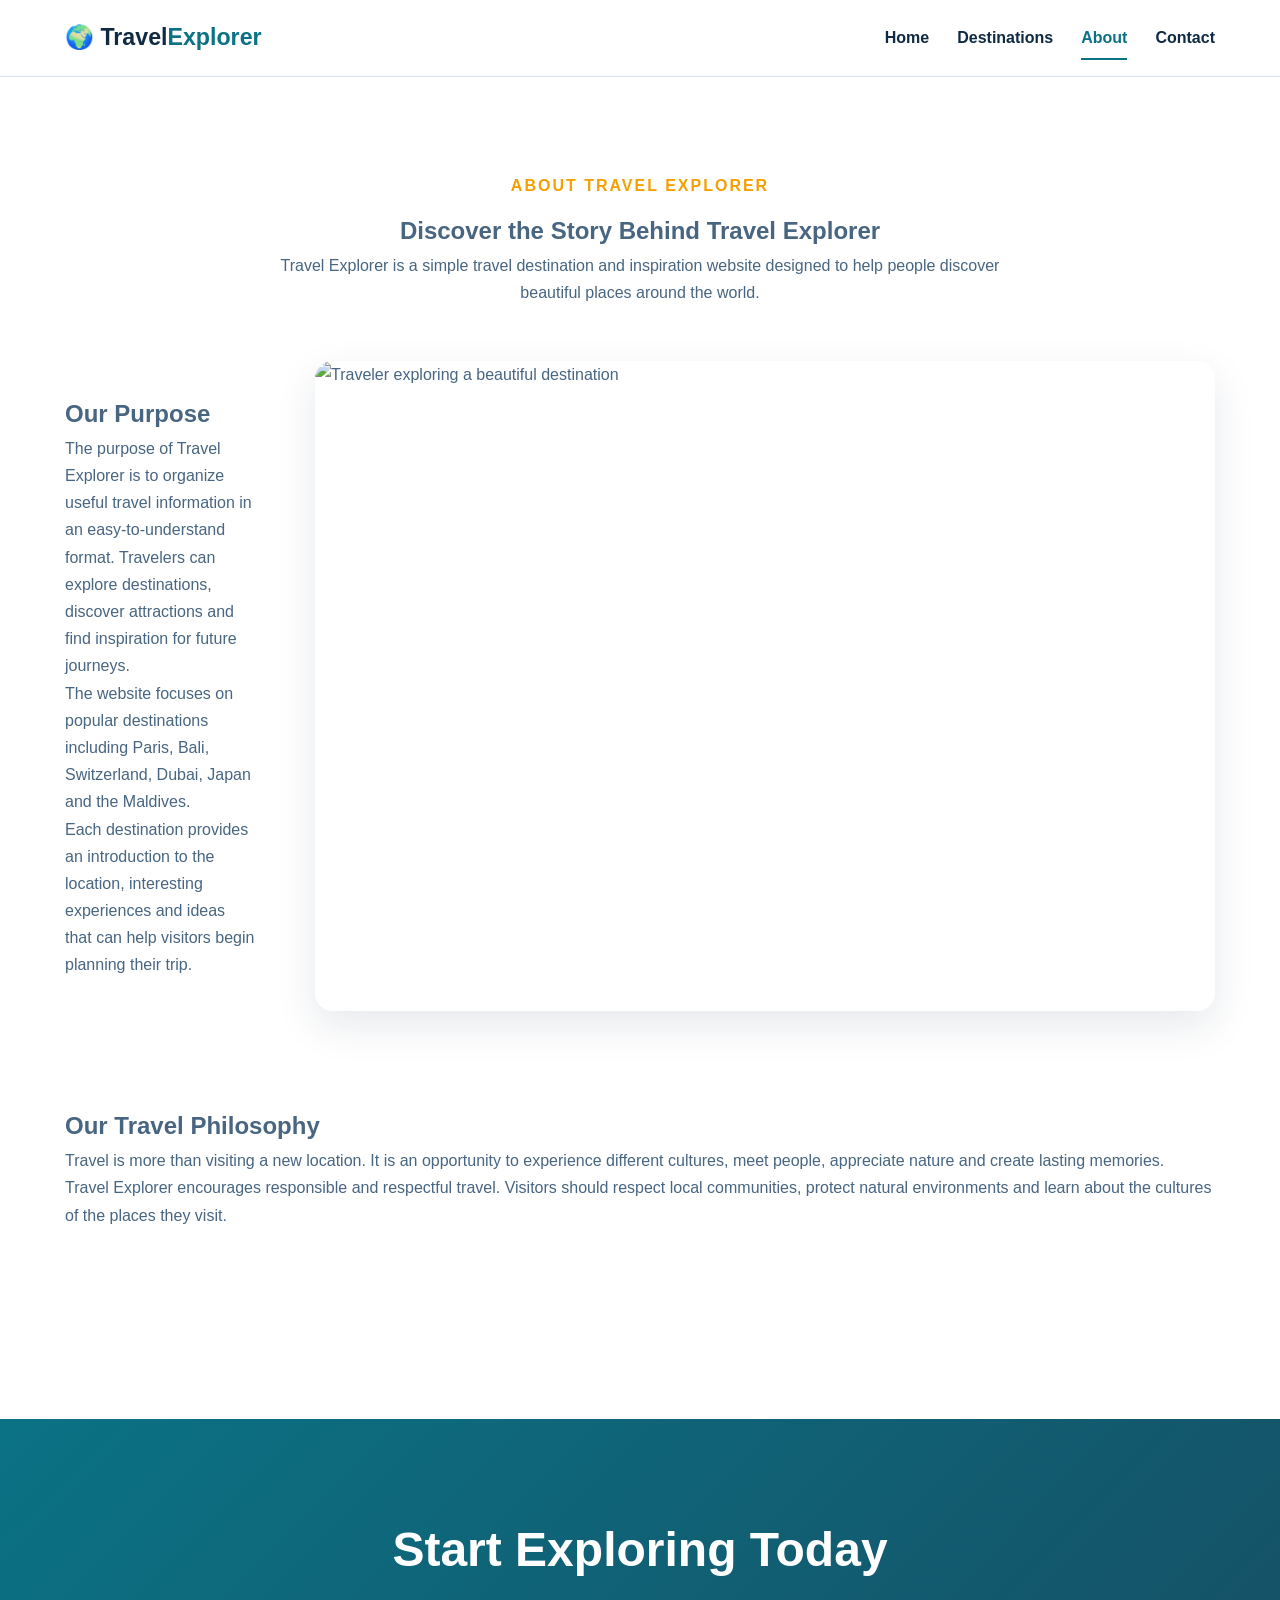
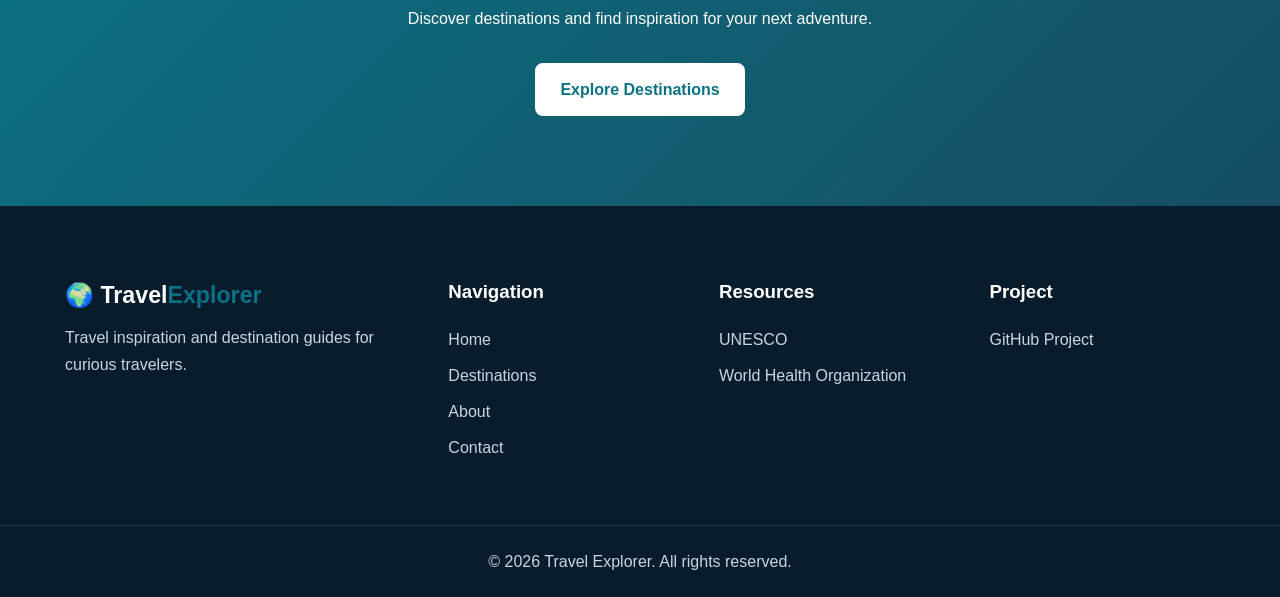
==== commit 9d62b229: "Update about.html" ====
--- a/about.html
+++ b/about.html
@@ -1,6 +1,5 @@
 <!DOCTYPE html>
 <html lang="en">
-
 <head>
 
 <meta charset="UTF-8">
@@ -8,10 +7,10 @@
 <meta name="viewport"
       content="width=device-width, initial-scale=1.0">
 
-<title>About Travel Explorer | Our Travel Mission</title>
+<title>About Travel Explorer | Our Travel Guide Project</title>
 
 <meta name="description"
-      content="Learn about Travel Explorer, a travel discovery website created to provide destination inspiration, travel guides and ideas for unforgettable journeys.">
+      content="Learn about Travel Explorer, a travel destination website created to provide inspiration, destination information and helpful travel guides.">
 
 <meta name="robots"
       content="index, follow">
@@ -19,89 +18,64 @@
 <link rel="canonical"
       href="https://shinchan111.github.io/project/about.html">
 
-<link rel="icon"
-      href="images/favicon.png">
-
 <link rel="stylesheet"
       href="style.css">
 
+<link rel="icon"
+      href="favicon.svg"
+      type="image/svg+xml">
+
+<meta property="og:title"
+      content="About Travel Explorer">
+
+<meta property="og:description"
+      content="Learn about the Travel Explorer destination discovery website.">
 
 <meta property="og:type"
       content="website">
 
-<meta property="og:title"
-      content="About Travel Explorer">
-
-<meta property="og:description"
-      content="Learn more about Travel Explorer and our mission to inspire people to explore the world.">
-
 <meta property="og:url"
       content="https://shinchan111.github.io/project/about.html">
 
 <meta property="og:image"
-      content="https://shinchan111.github.io/project/images/about-travel.jpg">
-
-
-<meta name="twitter:card"
-      content="summary_large_image">
-
-<meta name="twitter:title"
-      content="About Travel Explorer">
-
-<meta name="twitter:description"
-      content="Discover the story and mission behind Travel Explorer.">
-
-<meta name="twitter:image"
-      content="https://shinchan111.github.io/project/images/about-travel.jpg">
-
+      content="https://shinchan111.github.io/project/og-image.jpg">
 
 <script type="application/ld+json">
-
 {
-  "@context": "https://schema.org",
-  "@type": "AboutPage",
-  "name": "About Travel Explorer",
-  "url": "https://shinchan111.github.io/project/about.html",
-  "description": "Information about Travel Explorer and its travel mission."
+    "@context": "https://schema.org",
+    "@type": "AboutPage",
+    "name": "About Travel Explorer",
+    "url": "https://shinchan111.github.io/project/about.html",
+    "description": "Information about the Travel Explorer travel destination website.",
+    "isPartOf": {
+        "@type": "WebSite",
+        "name": "Travel Explorer",
+        "url": "https://shinchan111.github.io/project/"
+    }
 }
-
 </script>
 
 </head>
 
-
 <body>
 
-
-<header class="header">
+<header class="site-header">
 
 <div class="container nav-container">
 
-<a href="index.html"
-   class="logo">
-
+<a class="logo" href="index.html">
 🌍 Travel<span>Explorer</span>
-
-</a>
-
-<nav class="navbar">
-
-<a href="index.html">
-Home
-</a>
-
-<a href="destinations.html">
-Destinations
-</a>
-
-<a href="about.html"
-   class="active">
-About
-</a>
-
-<a href="contact.html">
-Contact
-</a>
+</a>
+
+<nav class="navigation">
+
+<a href="index.html">Home</a>
+
+<a href="destinations.html">Destinations</a>
+
+<a class="active" href="about.html">About</a>
+
+<a href="contact.html">Contact</a>
 
 </nav>
 
@@ -112,194 +86,117 @@
 
 <main>
 
-
-<div class="container breadcrumb">
-
-<a href="index.html">
-Home
-</a>
-
-<span>›</span>
-
-<span>About</span>
-
-</div>
-
-
-<section class="page-hero">
+<section class="section">
 
 <div class="container">
 
-<span class="section-label">
-OUR STORY
-</span>
+<div class="section-heading">
+
+<p class="section-label">
+ABOUT TRAVEL EXPLORER
+</p>
 
 <h1>
-About Travel Explorer
+Discover the Story Behind Travel Explorer
 </h1>
 
 <p>
-Inspiring people to discover beautiful places,
-experience new cultures and create unforgettable memories.
-</p>
+Travel Explorer is a simple travel destination and inspiration
+website designed to help people discover beautiful places around
+the world.
+</p>
+
+</div>
+
+
+<div class="guide-grid">
+
+<div>
+
+<h2>
+Our Purpose
+</h2>
+
+<p>
+The purpose of Travel Explorer is to organize useful travel
+information in an easy-to-understand format. Travelers can
+explore destinations, discover attractions and find inspiration
+for future journeys.
+</p>
+
+<p>
+The website focuses on popular destinations including Paris,
+Bali, Switzerland, Dubai, Japan and the Maldives.
+</p>
+
+<p>
+Each destination provides an introduction to the location,
+interesting experiences and ideas that can help visitors begin
+planning their trip.
+</p>
+
+</div>
+
+
+<div class="guide-image">
+
+<img src="images/about.jpg"
+     alt="Traveler exploring a beautiful destination"
+     loading="lazy"
+     width="900"
+     height="650">
+
+</div>
+
+</div>
+
+
+<div class="section">
+
+<h2>
+Our Travel Philosophy
+</h2>
+
+<p>
+Travel is more than visiting a new location. It is an opportunity
+to experience different cultures, meet people, appreciate nature
+and create lasting memories.
+</p>
+
+<p>
+Travel Explorer encourages responsible and respectful travel.
+Visitors should respect local communities, protect natural
+environments and learn about the cultures of the places they visit.
+</p>
+
+</div>
 
 </div>
 
 </section>
 
 
-<section class="section">
-
-<div class="container about-grid">
-
-<div>
-
-<img src="images/about-travel.jpg"
-     alt="Travelers exploring a beautiful destination"
-     loading="lazy">
-
-</div>
-
-
-<div>
-
-<span class="section-label">
-WHO WE ARE
-</span>
-
-<h2>
-Discover. Explore. Experience.
-</h2>
-
-<p>
-Travel Explorer is a travel discovery website designed
-to inspire people to explore destinations around the world.
-</p>
-
-<p>
-Our goal is to make travel research easier by presenting
-destination information, travel inspiration and useful
-ideas in a simple and accessible format.
-</p>
-
-<p>
-From tropical beaches and mountain landscapes to historic
-cities and cultural destinations, Travel Explorer encourages
-curious travelers to discover new experiences.
-</p>
-
-</div>
-
-</div>
-
-</section>
-
-
-<section class="section section-light">
+<section class="cta">
 
 <div class="container">
-
-<div class="section-heading">
-
-<span class="section-label">
-OUR VALUES
-</span>
-
-<h2>
-What Travel Explorer Believes
-</h2>
-
-</div>
-
-
-<div class="content-grid">
-
-
-<article class="info-card">
-
-<div class="icon">
-🌍
-</div>
-
-<h3>
-Explore
-</h3>
-
-<p>
-The world is full of fascinating destinations,
-cultures and experiences waiting to be discovered.
-</p>
-
-</article>
-
-
-<article class="info-card">
-
-<div class="icon">
-❤️
-</div>
-
-<h3>
-Experience
-</h3>
-
-<p>
-Travel is more than visiting places. It is about
-experiencing cultures, nature and memorable moments.
-</p>
-
-</article>
-
-
-<article class="info-card">
-
-<div class="icon">
-📸
-</div>
-
-<h3>
-Create Memories
-</h3>
-
-<p>
-Every journey can become a story worth remembering
-and sharing with others.
-</p>
-
-</article>
-
-
-</div>
-
-</div>
-
-</section>
-
-
-<section class="section">
-
-<div class="container text-center">
 
 <h2>
 Start Exploring Today
 </h2>
 
 <p>
-Discover our collection of inspiring travel destinations.
-</p>
-
-<a href="destinations.html"
-   class="btn btn-primary">
-
+Discover destinations and find inspiration for your next adventure.
+</p>
+
+<a class="btn btn-light"
+   href="destinations.html">
 Explore Destinations
-
 </a>
 
 </div>
 
 </section>
 
-
 </main>
 
 
@@ -309,78 +206,65 @@
 
 <div>
 
+<a class="logo footer-logo"
+   href="index.html">
+🌍 Travel<span>Explorer</span>
+</a>
+
+<p>
+Travel inspiration and destination guides for curious travelers.
+</p>
+
+</div>
+
+<div>
+
 <h3>
-🌍 Travel Explorer
+Navigation
 </h3>
 
-<p>
-Your source for travel inspiration and destination guides.
-</p>
-
-</div>
-
+<a href="index.html">Home</a>
+<a href="destinations.html">Destinations</a>
+<a href="about.html">About</a>
+<a href="contact.html">Contact</a>
+
+</div>
 
 <div>
 
 <h3>
-Quick Links
+Resources
 </h3>
 
-<a href="index.html">Home</a>
-
-<a href="destinations.html">Destinations</a>
-
-<a href="about.html">About</a>
-
-<a href="contact.html">Contact</a>
-
-</div>
-
-
-<div>
-
-<h3>
-Follow Us
-</h3>
-
-<div class="social-links">
-
-<a href="https://www.facebook.com/travelexplorer"
+<a href="https://www.unesco.org/en/"
    target="_blank"
    rel="noopener noreferrer">
-Facebook
-</a>
-
-<a href="https://www.instagram.com/travelexplorer"
+UNESCO
+</a>
+
+<a href="https://www.who.int/"
    target="_blank"
    rel="noopener noreferrer">
-Instagram
-</a>
-
-<a href="https://x.com/travelexplorer"
+World Health Organization
+</a>
+
+</div>
+
+<div>
+
+<h3>
+Project
+</h3>
+
+<a href="https://github.com/shinchan111/project"
    target="_blank"
    rel="noopener noreferrer">
-X
-</a>
-
-<a href="https://www.linkedin.com/company/travelexplorer"
-   target="_blank"
-   rel="noopener noreferrer">
-LinkedIn
-</a>
-
-<a href="https://www.youtube.com/@travelexplorer"
-   target="_blank"
-   rel="noopener noreferrer">
-YouTube
-</a>
-
-</div>
-
-</div>
-
-</div>
-
+GitHub Project
+</a>
+
+</div>
+
+</div>
 
 <div class="footer-bottom">
 
@@ -392,6 +276,5 @@
 
 </footer>
 
-
 </body>
-</html>
+</html>
--- a/style.css
+++ b/style.css
@@ -1,10 +1,19 @@
-/* =====================================================
+/* =========================================
    TRAVEL EXPLORER
-   Responsive SEO Project Website
-===================================================== */
-
-
-/* ---------- RESET ---------- */
+   SEO PRACTICAL PROJECT
+   ========================================= */
+
+:root {
+    --primary: #0b7285;
+    --primary-dark: #075b68;
+    --accent: #f59f00;
+    --dark: #102a43;
+    --text: #486581;
+    --light: #f5f9fc;
+    --white: #ffffff;
+    --border: #d9e2ec;
+    --shadow: 0 15px 40px rgba(16, 42, 67, 0.10);
+}
 
 * {
     margin: 0;
@@ -12,1075 +21,515 @@
     box-sizing: border-box;
 }
 
-
 html {
     scroll-behavior: smooth;
 }
 
-
 body {
-    font-family: "Poppins", Arial, sans-serif;
+    font-family: "Poppins", sans-serif;
+    color: var(--text);
+    background: var(--white);
     line-height: 1.7;
-    color: #172033;
-    background: #ffffff;
-}
-
+}
 
 img {
+    display: block;
     max-width: 100%;
-    display: block;
-}
-
+}
 
 a {
+    color: inherit;
     text-decoration: none;
-    color: inherit;
-}
-
-
-p {
-    color: #596273;
-}
-
-
-/* ---------- VARIABLES ---------- */
-
-:root {
-
-    --primary: #087f8c;
-    --primary-dark: #05636d;
-    --secondary: #f4a261;
-
-    --dark: #172033;
-    --text: #596273;
-
-    --light: #f5f9fa;
-    --white: #ffffff;
-
-    --border: #e5e9ee;
-
-    --shadow:
-        0 15px 45px rgba(0, 0, 0, 0.08);
-
-}
-
-
-/* ---------- CONTAINER ---------- */
+}
 
 .container {
-
-    width: min(1120px, 92%);
-
+    width: min(1150px, 92%);
     margin: auto;
-
-}
-
-
-/* ---------- HEADER ---------- */
-
-.header {
-
+}
+
+
+/* =========================================
+   HEADER
+   ========================================= */
+
+.site-header {
+    background: rgba(255, 255, 255, 0.97);
+    border-bottom: 1px solid var(--border);
     position: sticky;
-
     top: 0;
-
     z-index: 1000;
-
-    background: rgba(255, 255, 255, 0.96);
-
-    backdrop-filter: blur(10px);
-
-    border-bottom:
-        1px solid var(--border);
-
-}
-
+}
 
 .nav-container {
-
-    min-height: 78px;
-
+    min-height: 76px;
     display: flex;
-
     align-items: center;
-
     justify-content: space-between;
-
     gap: 30px;
-
-}
-
+}
 
 .logo {
-
     font-size: 1.45rem;
-
     font-weight: 800;
-
-    color: var(--dark);
-
-}
-
+    color: var(--dark);
+}
 
 .logo span {
-
     color: var(--primary);
-
-}
-
-
-.navbar {
-
+}
+
+.navigation {
     display: flex;
-
+    gap: 28px;
     align-items: center;
-
-    gap: 30px;
-
-}
-
-
-.navbar a {
-
+}
+
+.navigation a {
+    font-weight: 600;
+    color: var(--dark);
     position: relative;
-
-    font-weight: 600;
-
-    color: #394254;
-
-    transition: 0.3s;
-
-}
-
-
-.navbar a:hover,
-.navbar a.active {
-
+    transition: 0.3s ease;
+}
+
+.navigation a:hover,
+.navigation a.active {
     color: var(--primary);
-
-}
-
-
-.navbar a.active::after {
-
+}
+
+.navigation a.active::after {
     content: "";
-
     position: absolute;
-
     left: 0;
-
+    right: 0;
     bottom: -8px;
-
-    width: 100%;
-
     height: 2px;
-
     background: var(--primary);
-
-}
-
-
-/* ---------- HERO ---------- */
+}
+
+
+/* =========================================
+   HERO
+   ========================================= */
 
 .hero {
-
-    min-height: 720px;
-
-    background-image:
-        url("images/hero-travel.jpg");
-
-    background-size: cover;
-
-    background-position: center;
-
-}
-
+    min-height: 680px;
+    position: relative;
+    display: flex;
+    align-items: center;
+    background:
+        url("images/hero-travel.jpg")
+        center / cover no-repeat;
+}
 
 .hero-overlay {
-
-    min-height: 720px;
-
-    display: flex;
-
-    align-items: center;
-
+    position: absolute;
+    inset: 0;
     background:
         linear-gradient(
             90deg,
-            rgba(0, 0, 0, 0.70),
-            rgba(0, 0, 0, 0.20)
+            rgba(4, 29, 42, 0.85),
+            rgba(4, 29, 42, 0.35),
+            rgba(4, 29, 42, 0.10)
         );
-
-}
-
+}
 
 .hero-content {
-
-    color: white;
-
-    max-width: 800px;
-
-}
-
-
-.hero-label {
-
-    display: inline-block;
-
-    margin-bottom: 20px;
-
+    position: relative;
+    z-index: 2;
+    color: white;
+    max-width: 780px;
+    padding: 90px 0;
+}
+
+.eyebrow,
+.section-label {
+    color: var(--accent);
     font-size: 0.85rem;
-
+    font-weight: 800;
     letter-spacing: 2px;
-
+    margin-bottom: 12px;
+}
+
+.hero h1 {
+    font-size: clamp(2.5rem, 6vw, 4.6rem);
+    line-height: 1.1;
+    margin-bottom: 25px;
+    color: white;
+}
+
+.hero-text {
+    font-size: 1.12rem;
+    max-width: 680px;
+    margin-bottom: 35px;
+    color: #f0f4f8;
+}
+
+.hero-buttons {
+    display: flex;
+    gap: 15px;
+    flex-wrap: wrap;
+}
+
+
+/* =========================================
+   BUTTONS
+   ========================================= */
+
+.btn {
+    display: inline-flex;
+    justify-content: center;
+    align-items: center;
+    padding: 13px 25px;
+    border-radius: 8px;
     font-weight: 700;
-
-}
-
-
-.hero h1 {
-
-    color: white;
-
-    font-size: clamp(2.4rem, 6vw, 4.8rem);
-
-    line-height: 1.1;
-
-    margin-bottom: 25px;
-
-}
-
-
-.hero p {
-
-    color: white;
-
-    max-width: 700px;
-
-    font-size: 1.08rem;
-
-    margin-bottom: 35px;
-
-}
-
-
-/* ---------- BUTTONS ---------- */
-
-.hero-buttons {
-
-    display: flex;
-
-    flex-wrap: wrap;
-
-    gap: 15px;
-
-}
-
-
-.btn {
-
-    display: inline-block;
-
-    padding: 13px 25px;
-
-    border-radius: 50px;
-
-    font-weight: 700;
-
-    border: 2px solid transparent;
-
-    transition: 0.3s;
-
-}
-
+    transition: 0.3s ease;
+}
 
 .btn-primary {
-
+    color: white;
     background: var(--primary);
-
-    color: white;
-
-}
-
+}
 
 .btn-primary:hover {
-
     background: var(--primary-dark);
-
     transform: translateY(-2px);
-
-}
-
+}
 
 .btn-outline {
-
-    border-color: white;
-
-    color: white;
-
-}
-
+    color: white;
+    border: 2px solid white;
+}
 
 .btn-outline:hover {
-
     background: white;
-
-    color: var(--dark);
-
-}
-
+    color: var(--dark);
+}
 
 .btn-light {
-
     background: white;
-
     color: var(--primary);
-
-}
-
-
-/* ---------- SECTIONS ---------- */
+}
+
+
+/* =========================================
+   SECTIONS
+   ========================================= */
 
 .section {
-
-    padding: 90px 0;
-
-}
-
-
-.section-light {
-
-    background: var(--light);
-
-}
-
+    padding: 95px 0;
+}
 
 .section-heading {
-
-    max-width: 720px;
-
+    max-width: 780px;
     text-align: center;
-
     margin: 0 auto 55px;
-
-}
-
-
-.section-label {
-
-    display: inline-block;
-
-    color: var(--primary);
-
-    font-weight: 800;
-
-    letter-spacing: 1.5px;
-
-    font-size: 0.8rem;
-
-    margin-bottom: 10px;
-
-}
-
-
-h2 {
-
-    color: var(--dark);
-
-    font-size: clamp(1.8rem, 4vw, 2.7rem);
-
+}
+
+.section-heading h2 {
+    color: var(--dark);
+    font-size: clamp(2rem, 4vw, 3rem);
     line-height: 1.2;
-
-    margin-bottom: 15px;
-
-}
-
-
-h3 {
-
-    color: var(--dark);
-
-    margin-bottom: 10px;
-
-}
-
-
-/* ---------- CONTENT CARDS ---------- */
-
-.content-grid {
-
+    margin-bottom: 18px;
+}
+
+.section-heading p {
+    font-size: 1rem;
+}
+
+
+/* =========================================
+   FEATURES
+   ========================================= */
+
+.feature-grid {
     display: grid;
-
     grid-template-columns:
         repeat(3, 1fr);
-
     gap: 25px;
-
-}
-
-
-.info-card {
-
-    background: white;
-
+}
+
+.feature-card {
     padding: 35px;
-
-    border-radius: 18px;
-
+    background: var(--light);
+    border: 1px solid var(--border);
+    border-radius: 15px;
+    transition: 0.3s ease;
+}
+
+.feature-card:hover {
+    transform: translateY(-6px);
     box-shadow: var(--shadow);
-
-    border:
-        1px solid var(--border);
-
-}
-
-
-.icon {
-
-    font-size: 2.2rem;
-
+}
+
+.feature-icon {
+    font-size: 2.4rem;
     margin-bottom: 15px;
-
-}
-
-
-/* ---------- DESTINATIONS ---------- */
+}
+
+.feature-card h3 {
+    color: var(--dark);
+    margin-bottom: 10px;
+}
+
+
+/* =========================================
+   DESTINATIONS
+   ========================================= */
+
+.destinations-section {
+    background: var(--light);
+}
 
 .destination-grid {
-
     display: grid;
-
     grid-template-columns:
         repeat(3, 1fr);
-
-    gap: 25px;
-
-}
-
+    gap: 28px;
+}
 
 .destination-card {
-
+    background: white;
+    border-radius: 15px;
     overflow: hidden;
-
-    background: white;
-
-    border-radius: 18px;
-
+    border: 1px solid var(--border);
+    box-shadow: 0 8px 25px rgba(16, 42, 67, 0.06);
+    transition: 0.3s ease;
+}
+
+.destination-card:hover {
+    transform: translateY(-7px);
     box-shadow: var(--shadow);
-
-    transition: 0.3s;
-
-}
-
-
-.destination-card:hover {
-
-    transform: translateY(-7px);
-
-}
-
+}
 
 .destination-card img {
-
     width: 100%;
-
-    height: 240px;
-
+    height: 230px;
     object-fit: cover;
-
-}
-
+}
 
 .destination-content {
-
     padding: 25px;
-
-}
-
-
-.destination-content > span {
-
+}
+
+.country {
     color: var(--primary);
-
-    font-size: 0.85rem;
-
     font-weight: 700;
-
-}
-
+    font-size: 0.9rem;
+}
 
 .destination-content h3 {
-
-    font-size: 1.4rem;
-
-    margin: 7px 0;
-
-}
-
-
-.destination-content a {
-
-    display: inline-block;
-
-    margin-top: 15px;
-
+    color: var(--dark);
+    font-size: 1.5rem;
+    margin: 5px 0 10px;
+}
+
+.destination-content p {
+    margin-bottom: 18px;
+}
+
+.text-link {
     color: var(--primary);
-
     font-weight: 700;
-
-}
-
-
-/* ---------- GUIDE ---------- */
+}
+
+.text-link:hover {
+    color: var(--primary-dark);
+}
+
+
+/* =========================================
+   GUIDE
+   ========================================= */
+
+.guide-section {
+    padding: 100px 0;
+}
 
 .guide-grid {
-
     display: grid;
-
     grid-template-columns:
         1fr 1fr;
-
+    gap: 60px;
     align-items: center;
-
-    gap: 60px;
-
-}
-
+}
 
 .guide-image img {
-
     width: 100%;
-
-    border-radius: 20px;
-
+    border-radius: 18px;
     box-shadow: var(--shadow);
-
-}
-
+}
+
+.guide-content h2 {
+    color: var(--dark);
+    font-size: 2.7rem;
+    line-height: 1.2;
+    margin-bottom: 20px;
+}
 
 .guide-content p {
-
     margin-bottom: 18px;
-
-}
-
-
-/* ---------- CTA ---------- */
+}
+
+
+/* =========================================
+   TIPS
+   ========================================= */
+
+.tips-grid {
+    display: grid;
+    grid-template-columns:
+        repeat(3, 1fr);
+    gap: 25px;
+}
+
+.tips-grid article {
+    text-align: center;
+    padding: 30px;
+    border: 1px solid var(--border);
+    border-radius: 15px;
+}
+
+.tips-grid span {
+    font-size: 2.5rem;
+}
+
+.tips-grid h3 {
+    color: var(--dark);
+    margin: 12px 0;
+}
+
+
+/* =========================================
+   CTA
+   ========================================= */
 
 .cta {
-
-    padding: 80px 0;
-
+    padding: 90px 0;
     text-align: center;
-
+    color: white;
     background:
         linear-gradient(
             135deg,
             var(--primary),
-            #064e59
+            #164e63
         );
-
-}
-
+}
 
 .cta h2 {
-
-    color: white;
-
-}
-
+    font-size: clamp(2rem, 4vw, 3rem);
+    margin-bottom: 15px;
+}
 
 .cta p {
-
-    color: rgba(255,255,255,0.85);
-
-    max-width: 650px;
-
-    margin: 0 auto 25px;
-
-}
-
-
-/* ---------- PAGE HERO ---------- */
-
-.page-hero {
-
-    padding: 90px 0;
-
+    max-width: 700px;
+    margin: 0 auto 30px;
+}
+
+
+/* =========================================
+   FOOTER
+   ========================================= */
+
+.footer {
+    background: #081c2c;
+    color: #cbd5e1;
+    padding-top: 70px;
+}
+
+.footer-grid {
+    display: grid;
+    grid-template-columns:
+        1.5fr 1fr 1fr 1fr;
+    gap: 45px;
+    padding-bottom: 55px;
+}
+
+.footer-logo {
+    color: white;
+    display: inline-block;
+    margin-bottom: 15px;
+}
+
+.footer h3 {
+    color: white;
+    margin-bottom: 18px;
+}
+
+.footer-grid a {
+    display: block;
+    margin-bottom: 9px;
+    transition: 0.3s ease;
+}
+
+.footer-grid a:hover {
+    color: var(--accent);
+}
+
+.footer-bottom {
+    border-top: 1px solid rgba(255,255,255,0.12);
+    padding: 22px;
     text-align: center;
-
-    background: var(--light);
-
-}
-
-
-.page-hero h1 {
-
-    font-size: clamp(2.2rem, 5vw, 3.7rem);
-
-    line-height: 1.15;
-
-    margin-bottom: 15px;
-
-}
-
-
-.page-hero p {
-
-    max-width: 700px;
-
-    margin: auto;
-
-}
-
-
-/* ---------- BREADCRUMB ---------- */
-
-.breadcrumb {
-
-    display: flex;
-
-    gap: 10px;
-
-    padding: 20px 0;
-
-    font-size: 0.9rem;
-
-}
-
-
-.breadcrumb a {
-
-    color: var(--primary);
-
-}
-
-
-/* ---------- DESTINATION DETAILS ---------- */
-
-.destination-detail {
-
-    display: grid;
-
-    grid-template-columns:
-        0.9fr 1.1fr;
-
-    gap: 50px;
-
-    align-items: center;
-
-    padding: 50px 0;
-
-    border-bottom:
-        1px solid var(--border);
-
-}
-
-
-.destination-detail img {
-
-    width: 100%;
-
-    height: 360px;
-
-    object-fit: cover;
-
-    border-radius: 20px;
-
-    box-shadow: var(--shadow);
-
-}
-
-
-.destination-detail p {
-
-    margin-bottom: 15px;
-
-}
-
-
-/* ---------- ABOUT ---------- */
-
-.about-grid {
-
-    display: grid;
-
-    grid-template-columns:
-        1fr 1fr;
-
-    align-items: center;
-
-    gap: 60px;
-
-}
-
-
-.about-grid img {
-
-    width: 100%;
-
-    border-radius: 20px;
-
-    box-shadow: var(--shadow);
-
-}
-
-
-.about-grid p {
-
-    margin-bottom: 18px;
-
-}
-
-
-/* ---------- CONTACT ---------- */
-
-.contact-grid {
-
-    display: grid;
-
-    grid-template-columns:
-        1fr 1fr;
-
-    gap: 60px;
-
-}
-
-
-.contact-grid > div > img {
-
-    width: 100%;
-
-    height: 320px;
-
-    object-fit: cover;
-
-    border-radius: 20px;
-
-    margin-bottom: 25px;
-
-}
-
-
-.contact-info {
-
-    margin-top: 30px;
-
-}
-
-
-.contact-info > div {
-
-    padding: 18px 0;
-
-    border-bottom:
-        1px solid var(--border);
-
-}
-
-
-.contact-info strong {
-
-    color: var(--dark);
-
-}
-
-
-.contact-info a {
-
-    color: var(--primary);
-
-    font-weight: 600;
-
-}
-
-
-/* ---------- FORM ---------- */
-
-.contact-form {
-
-    padding: 35px;
-
-    background: var(--light);
-
-    border-radius: 20px;
-
-}
-
-
-.contact-form label {
-
-    display: block;
-
-    margin: 15px 0 7px;
-
-    font-weight: 600;
-
-}
-
-
-.contact-form input,
-.contact-form textarea {
-
-    width: 100%;
-
-    padding: 14px 16px;
-
-    border:
-        1px solid var(--border);
-
-    border-radius: 10px;
-
-    background: white;
-
-    font-family: inherit;
-
-    font-size: 1rem;
-
-    outline: none;
-
-}
-
-
-.contact-form input:focus,
-.contact-form textarea:focus {
-
-    border-color: var(--primary);
-
-    box-shadow:
-        0 0 0 3px rgba(8,127,140,0.1);
-
-}
-
-
-.contact-form textarea {
-
-    resize: vertical;
-
-}
-
-
-.contact-form button {
-
-    border: none;
-
-    cursor: pointer;
-
-    margin-top: 20px;
-
-}
-
-
-/* ---------- TEXT CENTER ---------- */
-
-.text-center {
-
-    text-align: center;
-
-}
-
-
-/* ---------- FOOTER ---------- */
-
-.footer {
-
-    background: #101827;
-
-    color: white;
-
-    padding-top: 60px;
-
-}
-
-
-.footer-grid {
-
-    display: grid;
-
-    grid-template-columns:
-        1.5fr 1fr 1fr;
-
-    gap: 50px;
-
-    padding-bottom: 50px;
-
-}
-
-
-.footer h3 {
-
-    color: white;
-
-}
-
-
-.footer p {
-
-    color: #aeb7c6;
-
-}
-
-
-.footer-grid > div > a {
-
-    display: block;
-
-    color: #aeb7c6;
-
-    margin: 8px 0;
-
-}
-
-
-.footer-grid > div > a:hover {
-
-    color: white;
-
-}
-
-
-.social-links {
-
-    display: flex;
-
-    flex-direction: column;
-
-    gap: 8px;
-
-}
-
-
-.social-links a {
-
-    color: #aeb7c6;
-
-}
-
-
-.social-links a:hover {
-
-    color: white;
-
-}
-
-
-.footer-bottom {
-
-    padding: 20px;
-
-    text-align: center;
-
-    border-top:
-        1px solid rgba(255,255,255,0.1);
-
-}
-
-
-.footer-bottom p {
-
-    margin: 0;
-
-    font-size: 0.9rem;
-
-}
-
-
-/* ---------- RESPONSIVE ---------- */
+}
+
+
+/* =========================================
+   RESPONSIVE
+   ========================================= */
 
 @media (max-width: 900px) {
 
-    .content-grid,
-    .destination-grid {
-
+    .feature-grid,
+    .destination-grid,
+    .tips-grid {
         grid-template-columns:
             repeat(2, 1fr);
-
-    }
-
-
-    .guide-grid,
-    .about-grid,
-    .contact-grid {
-
+    }
+
+    .guide-grid {
         grid-template-columns: 1fr;
-
-    }
-
-
-    .destination-detail {
-
+    }
+
+    .footer-grid {
+        grid-template-columns:
+            repeat(2, 1fr);
+    }
+}
+
+
+@media (max-width: 650px) {
+
+    .nav-container {
+        flex-direction: column;
+        padding: 18px 0;
+    }
+
+    .navigation {
+        gap: 15px;
+        flex-wrap: wrap;
+        justify-content: center;
+    }
+
+    .navigation a.active::after {
+        display: none;
+    }
+
+    .hero {
+        min-height: 600px;
+    }
+
+    .hero h1 {
+        font-size: 2.5rem;
+    }
+
+    .feature-grid,
+    .destination-grid,
+    .tips-grid,
+    .footer-grid {
         grid-template-columns: 1fr;
-
-    }
-
-
-    .footer-grid {
-
-        grid-template-columns:
-            1fr 1fr;
-
-    }
-
-}
-
-
-@media (max-width: 650px) {
-
-    .nav-container {
-
-        flex-direction: column;
-
-        padding: 18px 0;
-
-    }
-
-
-    .navbar {
-
-        gap: 16px;
-
-        flex-wrap: wrap;
-
-        justify-content: center;
-
-    }
-
-
-    .navbar a {
-
-        font-size: 0.9rem;
-
-    }
-
-
-    .hero,
-    .hero-overlay {
-
-        min-height: 620px;
-
-    }
-
-
-    .section {
-
-        padding: 65px 0;
-
-    }
-
-
-    .content-grid,
-    .destination-grid,
-    .footer-grid {
-
-        grid-template-columns: 1fr;
-
-    }
-
-
-    .destination-detail img {
-
-        height: 270px;
-
-    }
-
-}
+    }
+
+    .section,
+    .guide-section {
+        padding: 70px 0;
+    }
+}
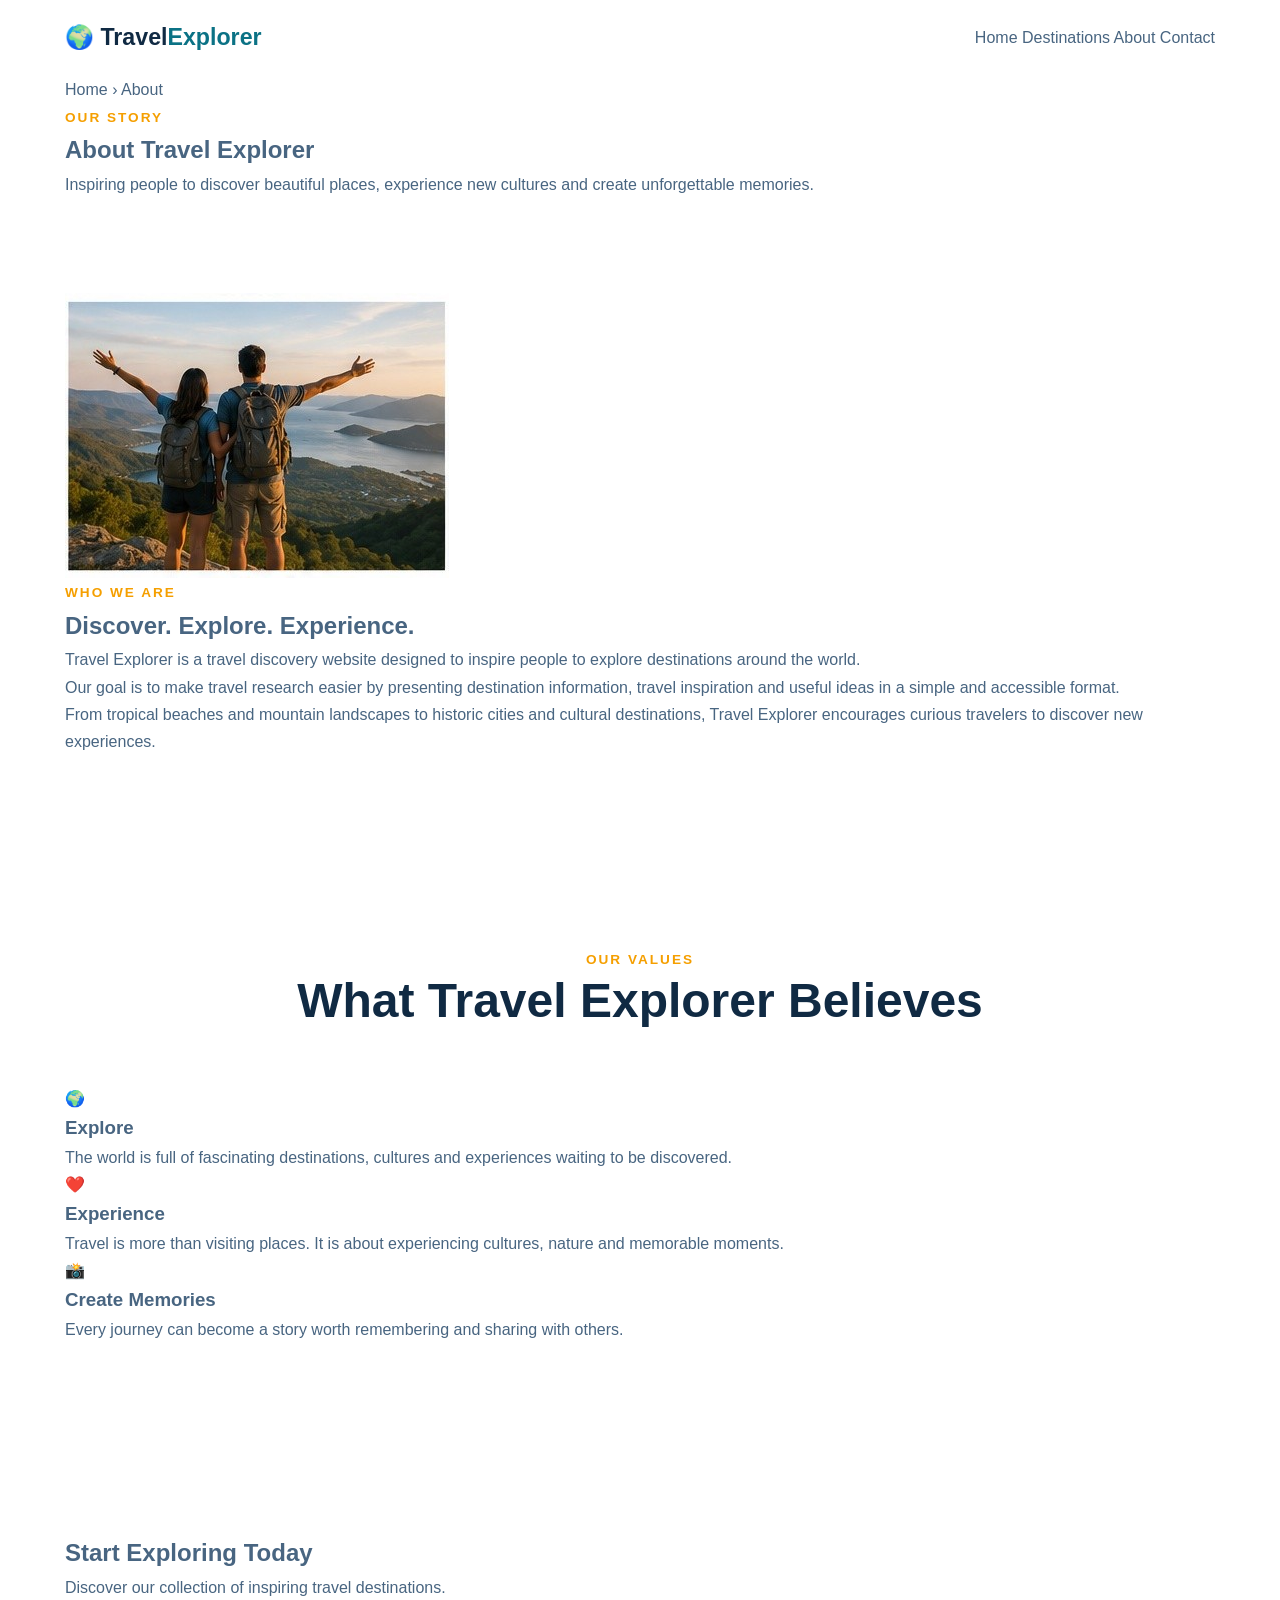
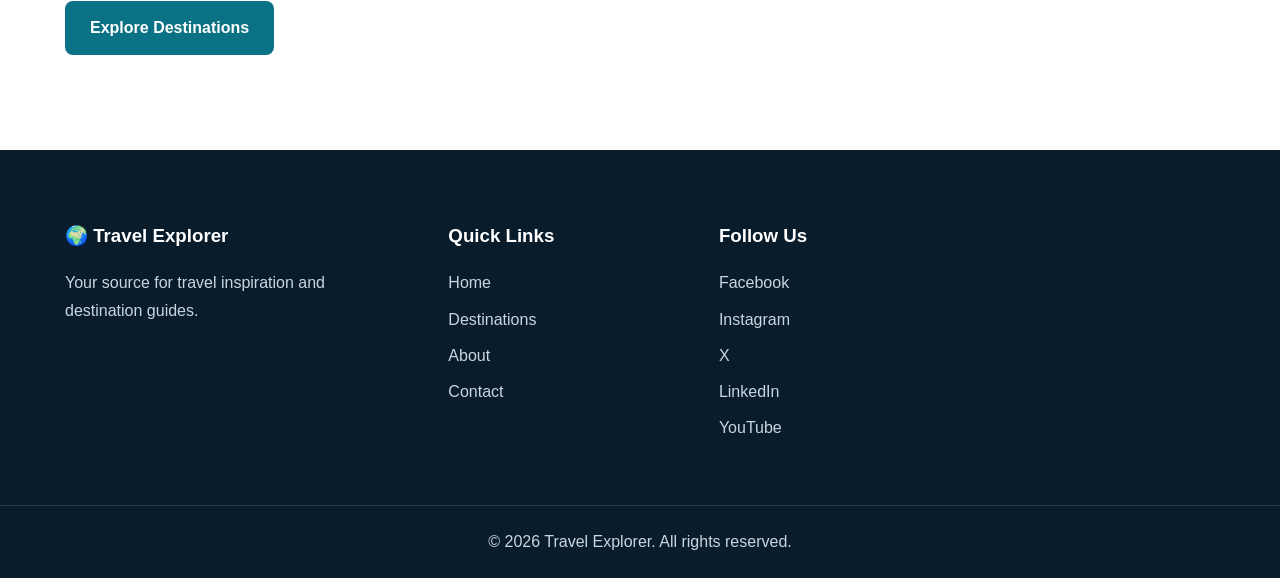
==== commit cbf67de3: "Update about.html" ====
--- a/about.html
+++ b/about.html
@@ -1,5 +1,6 @@
 <!DOCTYPE html>
 <html lang="en">
+
 <head>
 
 <meta charset="UTF-8">
@@ -7,10 +8,10 @@
 <meta name="viewport"
       content="width=device-width, initial-scale=1.0">
 
-<title>About Travel Explorer | Our Travel Guide Project</title>
+<title>About Travel Explorer | Our Travel Mission</title>
 
 <meta name="description"
-      content="Learn about Travel Explorer, a travel destination website created to provide inspiration, destination information and helpful travel guides.">
+      content="Learn about Travel Explorer, a travel discovery website created to provide destination inspiration, travel guides and ideas for unforgettable journeys.">
 
 <meta name="robots"
       content="index, follow">
@@ -18,64 +19,89 @@
 <link rel="canonical"
       href="https://shinchan111.github.io/project/about.html">
 
+<link rel="icon"
+      href="images/favicon.png">
+
 <link rel="stylesheet"
       href="style.css">
 
-<link rel="icon"
-      href="favicon.svg"
-      type="image/svg+xml">
+
+<meta property="og:type"
+      content="website">
 
 <meta property="og:title"
       content="About Travel Explorer">
 
 <meta property="og:description"
-      content="Learn about the Travel Explorer destination discovery website.">
-
-<meta property="og:type"
-      content="website">
+      content="Learn more about Travel Explorer and our mission to inspire people to explore the world.">
 
 <meta property="og:url"
       content="https://shinchan111.github.io/project/about.html">
 
 <meta property="og:image"
-      content="https://shinchan111.github.io/project/og-image.jpg">
+      content="https://shinchan111.github.io/project/images/about-travel.jpg">
+
+
+<meta name="twitter:card"
+      content="summary_large_image">
+
+<meta name="twitter:title"
+      content="About Travel Explorer">
+
+<meta name="twitter:description"
+      content="Discover the story and mission behind Travel Explorer.">
+
+<meta name="twitter:image"
+      content="https://shinchan111.github.io/project/images/about-travel.jpg">
+
 
 <script type="application/ld+json">
+
 {
-    "@context": "https://schema.org",
-    "@type": "AboutPage",
-    "name": "About Travel Explorer",
-    "url": "https://shinchan111.github.io/project/about.html",
-    "description": "Information about the Travel Explorer travel destination website.",
-    "isPartOf": {
-        "@type": "WebSite",
-        "name": "Travel Explorer",
-        "url": "https://shinchan111.github.io/project/"
-    }
+  "@context": "https://schema.org",
+  "@type": "AboutPage",
+  "name": "About Travel Explorer",
+  "url": "https://shinchan111.github.io/project/about.html",
+  "description": "Information about Travel Explorer and its travel mission."
 }
+
 </script>
 
 </head>
 
+
 <body>
 
-<header class="site-header">
+
+<header class="header">
 
 <div class="container nav-container">
 
-<a class="logo" href="index.html">
+<a href="index.html"
+   class="logo">
+
 🌍 Travel<span>Explorer</span>
-</a>
-
-<nav class="navigation">
-
-<a href="index.html">Home</a>
-
-<a href="destinations.html">Destinations</a>
-
-<a class="active" href="about.html">About</a>
-
-<a href="contact.html">Contact</a>
+
+</a>
+
+<nav class="navbar">
+
+<a href="index.html">
+Home
+</a>
+
+<a href="destinations.html">
+Destinations
+</a>
+
+<a href="about.html"
+   class="active">
+About
+</a>
+
+<a href="contact.html">
+Contact
+</a>
 
 </nav>
 
@@ -86,88 +112,162 @@
 
 <main>
 
+
+<div class="container breadcrumb">
+
+<a href="index.html">
+Home
+</a>
+
+<span>›</span>
+
+<span>About</span>
+
+</div>
+
+
+<section class="page-hero">
+
+<div class="container">
+
+<span class="section-label">
+OUR STORY
+</span>
+
+<h1>
+About Travel Explorer
+</h1>
+
+<p>
+Inspiring people to discover beautiful places,
+experience new cultures and create unforgettable memories.
+</p>
+
+</div>
+
+</section>
+
+
 <section class="section">
 
+<div class="container about-grid">
+
+<div>
+
+<img src="images/about-travel.jpg"
+     alt="Travelers exploring a beautiful destination"
+     loading="lazy">
+
+</div>
+
+
+<div>
+
+<span class="section-label">
+WHO WE ARE
+</span>
+
+<h2>
+Discover. Explore. Experience.
+</h2>
+
+<p>
+Travel Explorer is a travel discovery website designed
+to inspire people to explore destinations around the world.
+</p>
+
+<p>
+Our goal is to make travel research easier by presenting
+destination information, travel inspiration and useful
+ideas in a simple and accessible format.
+</p>
+
+<p>
+From tropical beaches and mountain landscapes to historic
+cities and cultural destinations, Travel Explorer encourages
+curious travelers to discover new experiences.
+</p>
+
+</div>
+
+</div>
+
+</section>
+
+
+<section class="section section-light">
+
 <div class="container">
 
 <div class="section-heading">
 
-<p class="section-label">
-ABOUT TRAVEL EXPLORER
-</p>
-
-<h1>
-Discover the Story Behind Travel Explorer
-</h1>
-
-<p>
-Travel Explorer is a simple travel destination and inspiration
-website designed to help people discover beautiful places around
-the world.
-</p>
-
-</div>
-
-
-<div class="guide-grid">
-
-<div>
+<span class="section-label">
+OUR VALUES
+</span>
 
 <h2>
-Our Purpose
+What Travel Explorer Believes
 </h2>
 
-<p>
-The purpose of Travel Explorer is to organize useful travel
-information in an easy-to-understand format. Travelers can
-explore destinations, discover attractions and find inspiration
-for future journeys.
-</p>
-
-<p>
-The website focuses on popular destinations including Paris,
-Bali, Switzerland, Dubai, Japan and the Maldives.
-</p>
-
-<p>
-Each destination provides an introduction to the location,
-interesting experiences and ideas that can help visitors begin
-planning their trip.
-</p>
-
-</div>
-
-
-<div class="guide-image">
-
-<img src="images/about.jpg"
-     alt="Traveler exploring a beautiful destination"
-     loading="lazy"
-     width="900"
-     height="650">
-
-</div>
-
-</div>
-
-
-<div class="section">
-
-<h2>
-Our Travel Philosophy
-</h2>
-
-<p>
-Travel is more than visiting a new location. It is an opportunity
-to experience different cultures, meet people, appreciate nature
-and create lasting memories.
-</p>
-
-<p>
-Travel Explorer encourages responsible and respectful travel.
-Visitors should respect local communities, protect natural
-environments and learn about the cultures of the places they visit.
-</p>
+</div>
+
+
+<div class="content-grid">
+
+
+<article class="info-card">
+
+<div class="icon">
+🌍
+</div>
+
+<h3>
+Explore
+</h3>
+
+<p>
+The world is full of fascinating destinations,
+cultures and experiences waiting to be discovered.
+</p>
+
+</article>
+
+
+<article class="info-card">
+
+<div class="icon">
+❤️
+</div>
+
+<h3>
+Experience
+</h3>
+
+<p>
+Travel is more than visiting places. It is about
+experiencing cultures, nature and memorable moments.
+</p>
+
+</article>
+
+
+<article class="info-card">
+
+<div class="icon">
+📸
+</div>
+
+<h3>
+Create Memories
+</h3>
+
+<p>
+Every journey can become a story worth remembering
+and sharing with others.
+</p>
+
+</article>
+
 
 </div>
 
@@ -176,27 +276,30 @@
 </section>
 
 
-<section class="cta">
-
-<div class="container">
+<section class="section">
+
+<div class="container text-center">
 
 <h2>
 Start Exploring Today
 </h2>
 
 <p>
-Discover destinations and find inspiration for your next adventure.
-</p>
-
-<a class="btn btn-light"
-   href="destinations.html">
+Discover our collection of inspiring travel destinations.
+</p>
+
+<a href="destinations.html"
+   class="btn btn-primary">
+
 Explore Destinations
+
 </a>
 
 </div>
 
 </section>
 
+
 </main>
 
 
@@ -206,65 +309,78 @@
 
 <div>
 
-<a class="logo footer-logo"
-   href="index.html">
-🌍 Travel<span>Explorer</span>
-</a>
-
-<p>
-Travel inspiration and destination guides for curious travelers.
-</p>
-
-</div>
-
-<div>
-
-<h3>
-Navigation
+<h3>
+🌍 Travel Explorer
+</h3>
+
+<p>
+Your source for travel inspiration and destination guides.
+</p>
+
+</div>
+
+
+<div>
+
+<h3>
+Quick Links
 </h3>
 
 <a href="index.html">Home</a>
+
 <a href="destinations.html">Destinations</a>
+
 <a href="about.html">About</a>
+
 <a href="contact.html">Contact</a>
 
 </div>
 
-<div>
-
-<h3>
-Resources
-</h3>
-
-<a href="https://www.unesco.org/en/"
-   target="_blank"
-   rel="noopener noreferrer">
-UNESCO
-</a>
-
-<a href="https://www.who.int/"
-   target="_blank"
-   rel="noopener noreferrer">
-World Health Organization
-</a>
-
-</div>
-
-<div>
-
-<h3>
-Project
-</h3>
-
-<a href="https://github.com/shinchan111/project"
-   target="_blank"
-   rel="noopener noreferrer">
-GitHub Project
-</a>
-
-</div>
-
-</div>
+
+<div>
+
+<h3>
+Follow Us
+</h3>
+
+<div class="social-links">
+
+<a href="https://www.facebook.com/travelexplorer"
+   target="_blank"
+   rel="noopener noreferrer">
+Facebook
+</a>
+
+<a href="https://www.instagram.com/travelexplorer"
+   target="_blank"
+   rel="noopener noreferrer">
+Instagram
+</a>
+
+<a href="https://x.com/travelexplorer"
+   target="_blank"
+   rel="noopener noreferrer">
+X
+</a>
+
+<a href="https://www.linkedin.com/company/travelexplorer"
+   target="_blank"
+   rel="noopener noreferrer">
+LinkedIn
+</a>
+
+<a href="https://www.youtube.com/@travelexplorer"
+   target="_blank"
+   rel="noopener noreferrer">
+YouTube
+</a>
+
+</div>
+
+</div>
+
+</div>
+
 
 <div class="footer-bottom">
 
@@ -276,5 +392,6 @@
 
 </footer>
 
+
 </body>
-</html>+</html>
--- a/style.css
+++ b/style.css
@@ -532,4 +532,49 @@
     .guide-section {
         padding: 70px 0;
     }
+}
+/* =========================================
+   CONTACT FORM
+   ========================================= */
+
+.contact-form {
+    max-width: 750px;
+    margin: auto;
+    padding: 40px;
+    border-radius: 18px;
+    background: var(--light);
+    border: 1px solid var(--border);
+}
+
+.contact-form label {
+    display: block;
+    margin: 18px 0 7px;
+    font-weight: 700;
+    color: var(--dark);
+}
+
+.contact-form input,
+.contact-form textarea {
+    width: 100%;
+    padding: 14px 16px;
+    border: 1px solid var(--border);
+    border-radius: 8px;
+    font: inherit;
+    background: white;
+}
+
+.contact-form input:focus,
+.contact-form textarea:focus {
+    outline: 2px solid var(--primary);
+    border-color: var(--primary);
+}
+
+.contact-form textarea {
+    resize: vertical;
+}
+
+.contact-form button {
+    border: 0;
+    cursor: pointer;
+    margin-top: 20px;
 }
